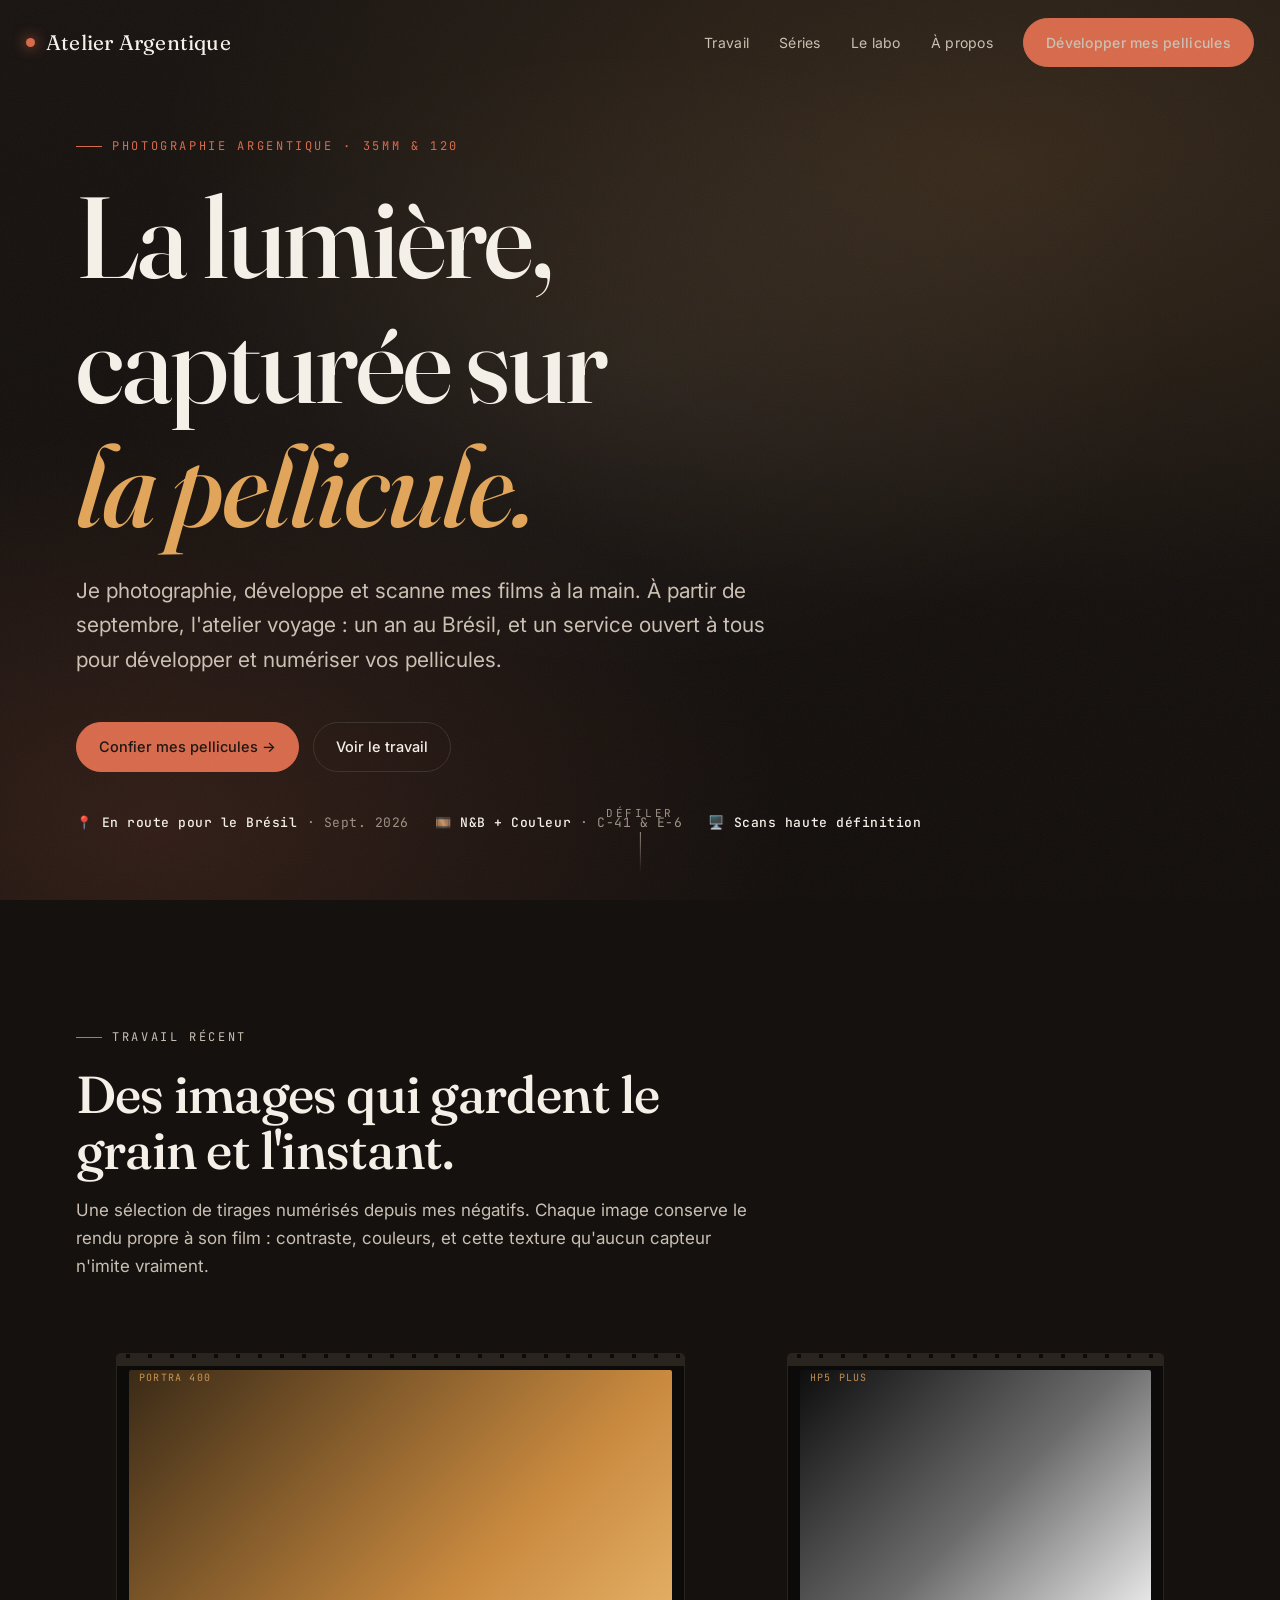
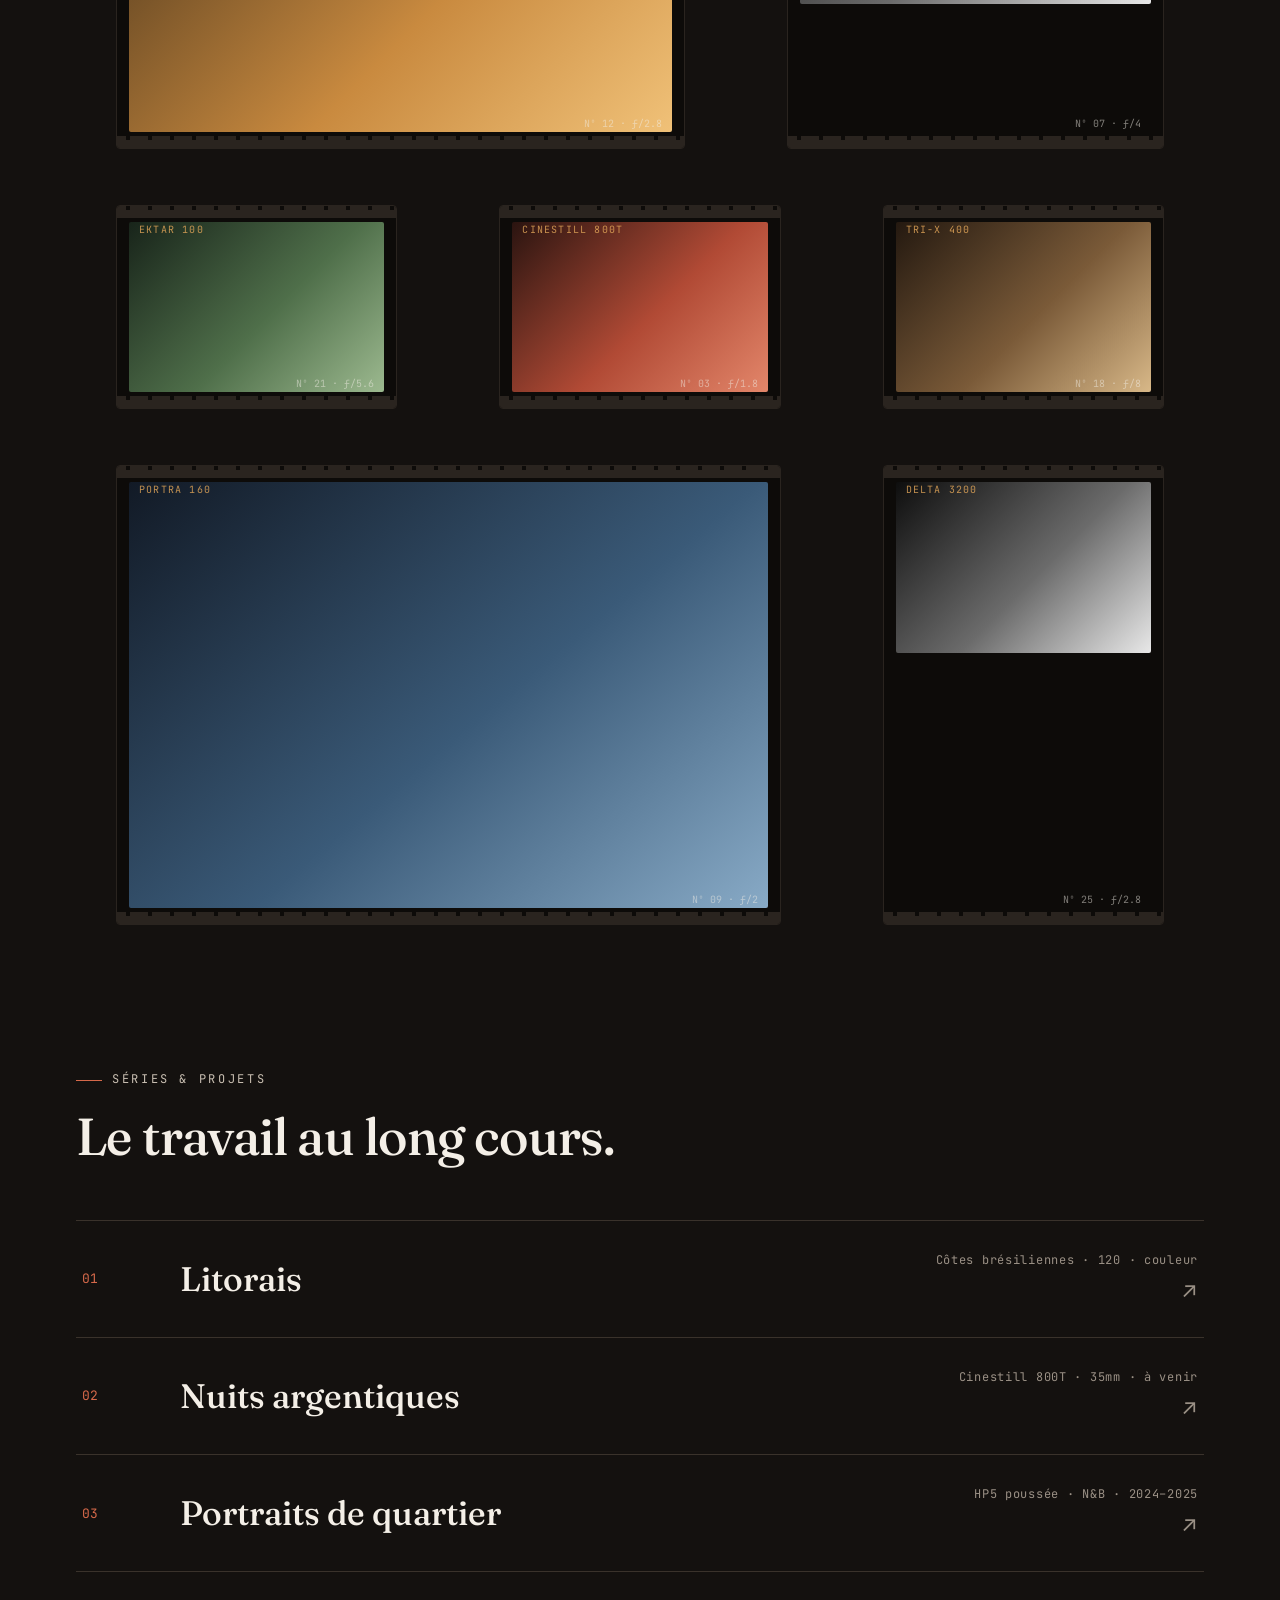
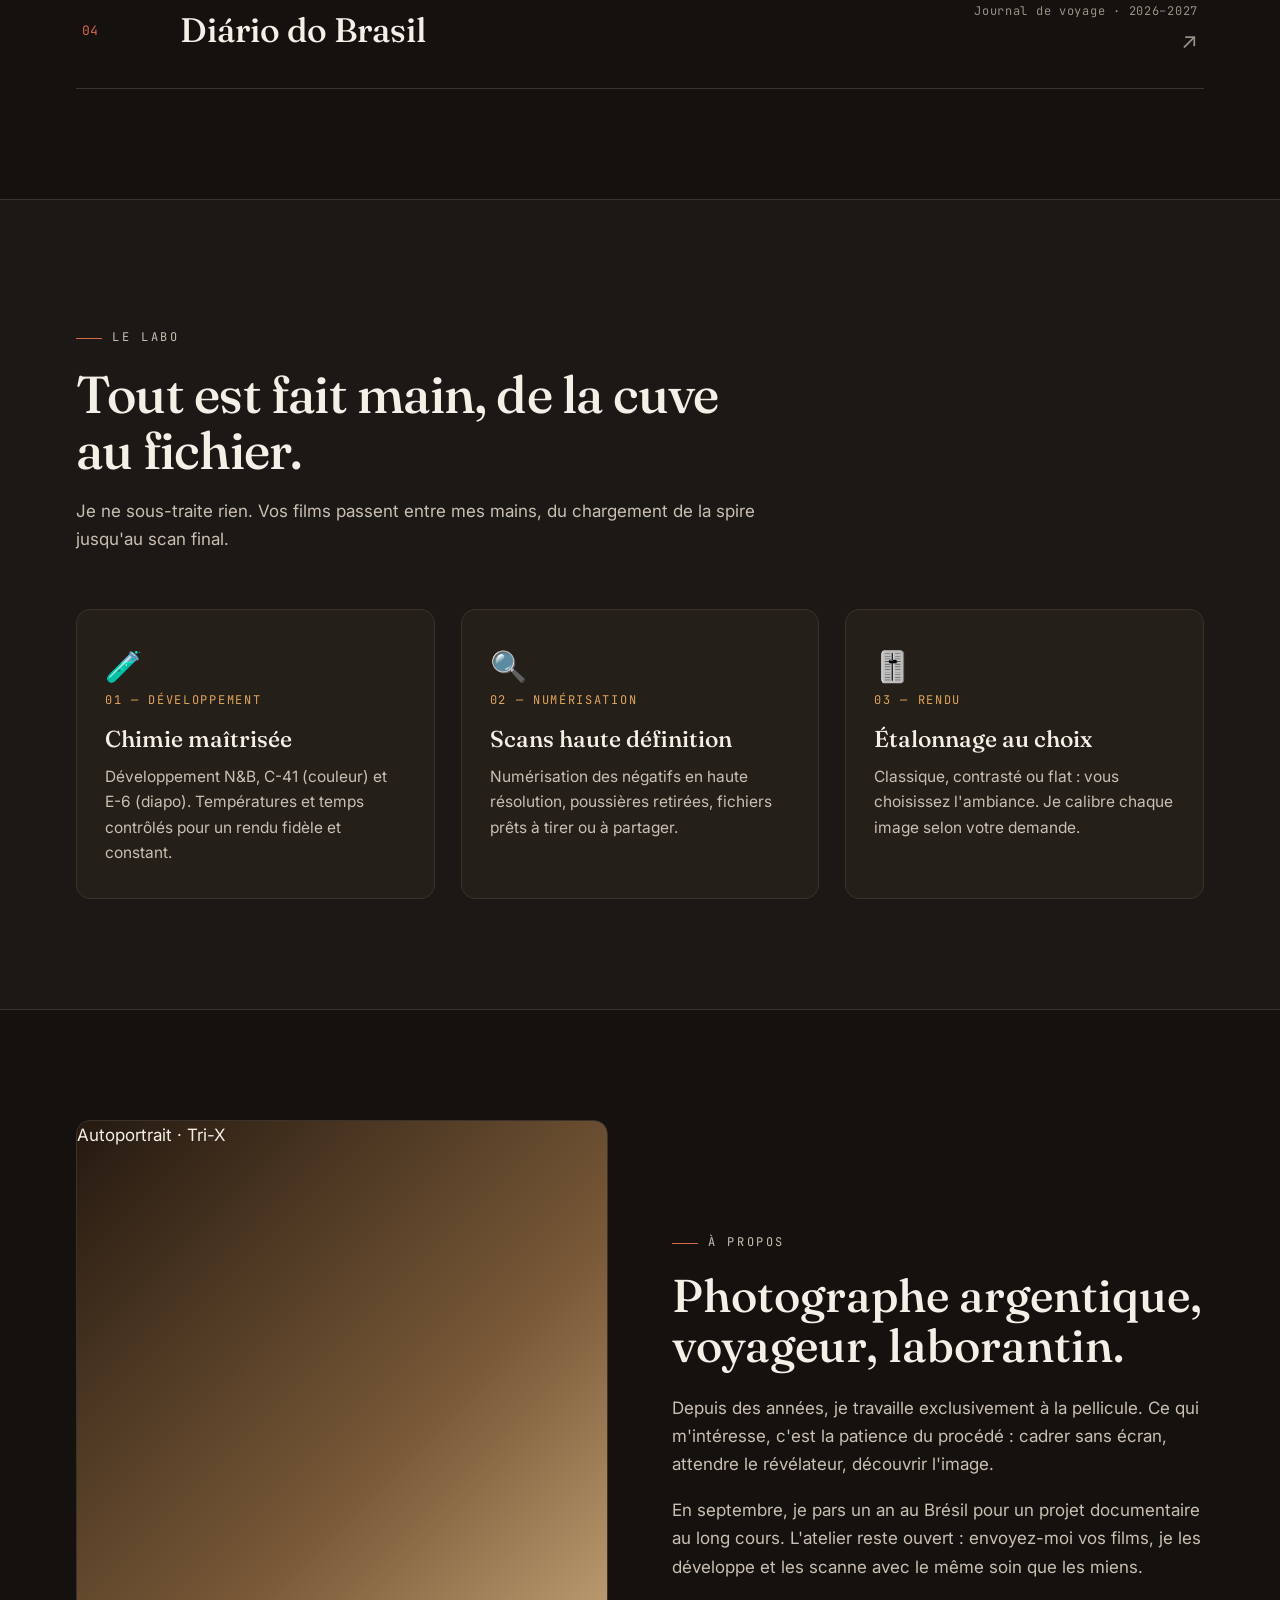
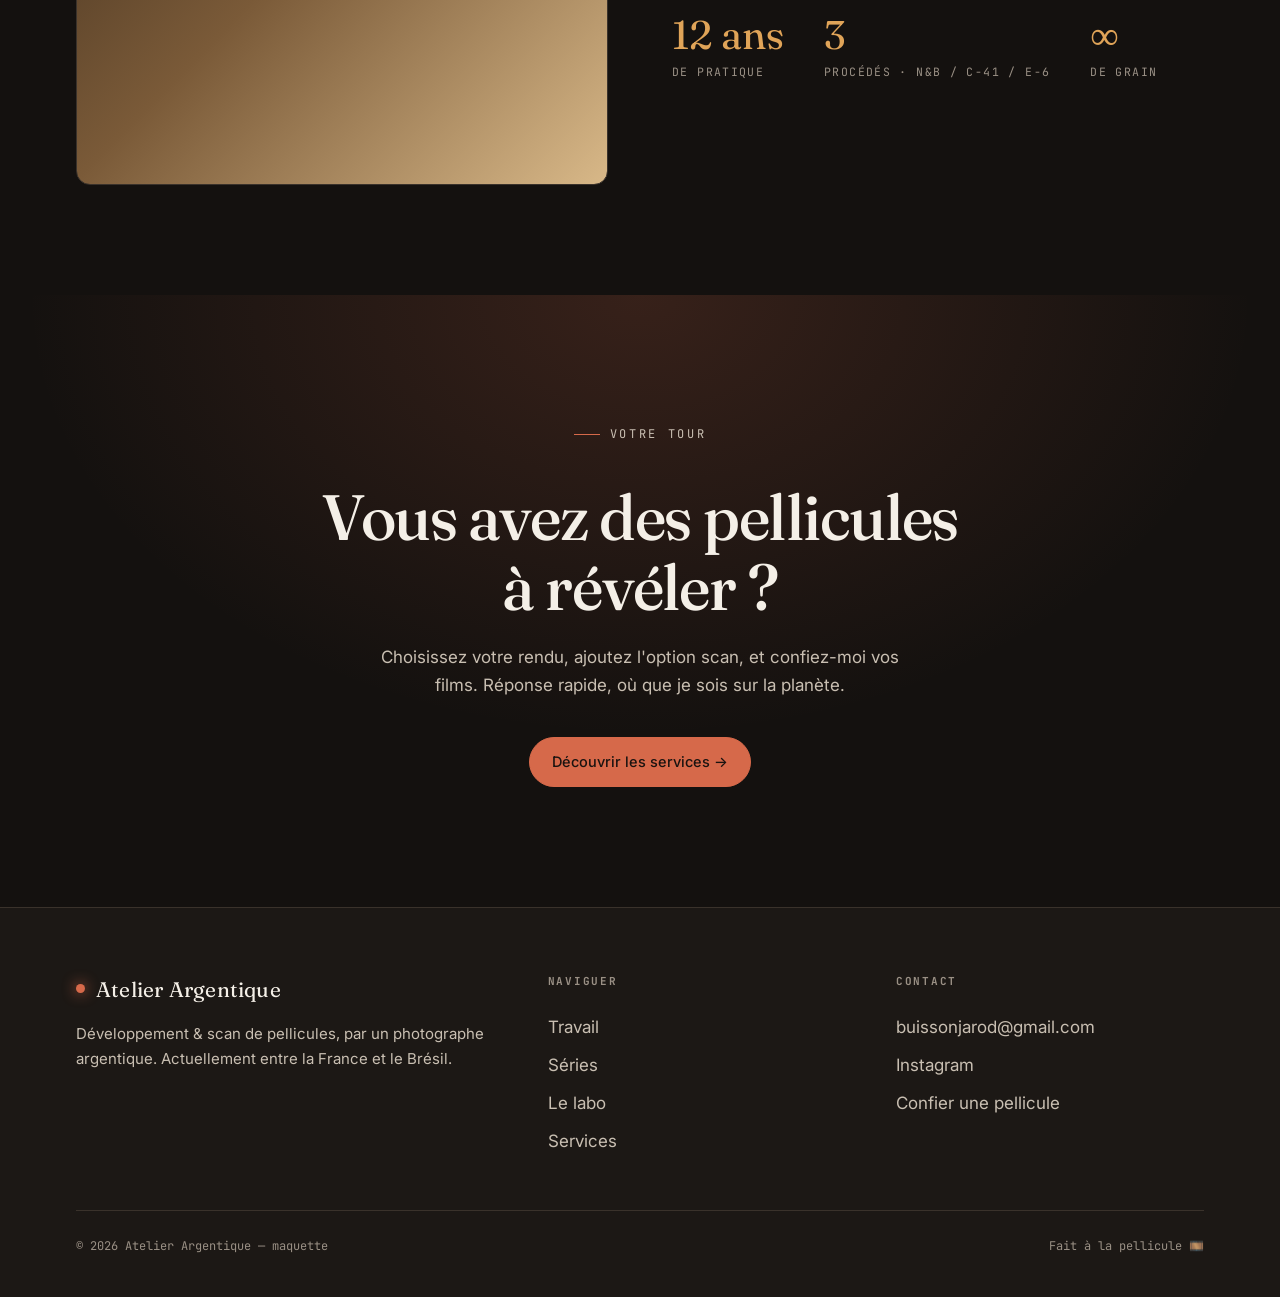
==== index.html @ 6e3ba6da "Add files via upload" ====
<!DOCTYPE html>
<html lang="fr">
<head>
  <meta charset="UTF-8">
  <meta name="viewport" content="width=device-width, initial-scale=1.0">
  <title>Atelier Argentique — Photographie & développement de pellicules</title>
  <meta name="description" content="Photographe argentique. Développement et scan de pellicules N&B et couleur. Portfolio, séries et services pour vos films.">
  <link rel="preconnect" href="https://fonts.googleapis.com">
  <link rel="preconnect" href="https://fonts.gstatic.com" crossorigin>
  <link href="https://fonts.googleapis.com/css2?family=Fraunces:ital,opsz,wght@0,9..144,400;0,9..144,500;1,9..144,500&family=Inter:wght@300;400;500;600&family=JetBrains+Mono:wght@400;500&display=swap" rel="stylesheet">
  <link rel="stylesheet" href="css/style.css">
</head>
<body>

  <!-- ============================ NAV ============================ -->
  <nav class="nav" id="nav">
    <a href="index.html" class="brand"><span class="dot"></span> Atelier Argentique</a>
    <div class="nav-links">
      <a href="#travail">Travail</a>
      <a href="#series">Séries</a>
      <a href="#labo">Le labo</a>
      <a href="#apropos">À propos</a>
      <a class="btn" href="services.html">Développer mes pellicules</a>
    </div>
    <button class="nav-toggle" id="navToggle" aria-label="Menu">
      <svg width="26" height="26" viewBox="0 0 24 24" fill="none" stroke="currentColor" stroke-width="1.6"><path d="M3 6h18M3 12h18M3 18h18"/></svg>
    </button>
  </nav>

  <div class="mobile-menu" id="mobileMenu">
    <button class="close" id="menuClose" aria-label="Fermer">×</button>
    <a href="#travail">Travail</a>
    <a href="#series">Séries</a>
    <a href="#labo">Le labo</a>
    <a href="#apropos">À propos</a>
    <a href="services.html">Services</a>
  </div>

  <!-- ============================ HERO ============================ -->
  <header class="hero">
    <div class="hero-bg"></div>
    <div class="wrap">
      <p class="eyebrow">Photographie argentique · 35mm &amp; 120</p>
      <h1>La lumière,<br>capturée sur<br><em>la pellicule.</em></h1>
      <p class="lead">Je photographie, développe et scanne mes films à la main. À partir de septembre, l'atelier voyage&nbsp;: un an au Brésil, et un service ouvert à tous pour développer et numériser vos pellicules.</p>
      <div class="hero-cta">
        <a class="btn" href="services.html">Confier mes pellicules →</a>
        <a class="btn ghost" href="#travail">Voir le travail</a>
      </div>
      <div class="hero-meta">
        <span>📍 <b>En route pour le Brésil</b> · Sept. 2026</span>
        <span>🎞️ <b>N&amp;B + Couleur</b> · C-41 &amp; E-6</span>
        <span>🖥️ <b>Scans haute définition</b></span>
      </div>
    </div>
    <div class="scroll-hint"><span>Défiler</span><div class="bar"></div></div>
  </header>

  <!-- ============================ TRAVAIL / GALERIE ============================ -->
  <section class="section" id="travail">
    <div class="wrap">
      <div class="section-head">
        <p class="eyebrow">Travail récent</p>
        <h2>Des images qui gardent le grain et l'instant.</h2>
        <p>Une sélection de tirages numérisés depuis mes négatifs. Chaque image conserve le rendu propre à son film&nbsp;: contraste, couleurs, et cette texture qu'aucun capteur n'imite vraiment.</p>
      </div>

      <div class="gallery">
        <figure class="frame span-7">
          <span class="label">Portra 400</span><span class="num">Nº 12 · ƒ/2.8</span>
          <div class="shot f-amber"></div>
        </figure>
        <figure class="frame span-5">
          <span class="label">HP5 Plus</span><span class="num">Nº 07 · ƒ/4</span>
          <div class="shot f-bw"></div>
        </figure>
        <figure class="frame span-4">
          <span class="label">Ektar 100</span><span class="num">Nº 21 · ƒ/5.6</span>
          <div class="shot f-green"></div>
        </figure>
        <figure class="frame span-4">
          <span class="label">Cinestill 800T</span><span class="num">Nº 03 · ƒ/1.8</span>
          <div class="shot f-red"></div>
        </figure>
        <figure class="frame span-4">
          <span class="label">Tri-X 400</span><span class="num">Nº 18 · ƒ/8</span>
          <div class="shot f-sepia"></div>
        </figure>
        <figure class="frame span-8">
          <span class="label">Portra 160</span><span class="num">Nº 09 · ƒ/2</span>
          <div class="shot f-blue"></div>
        </figure>
        <figure class="frame span-4">
          <span class="label">Delta 3200</span><span class="num">Nº 25 · ƒ/2.8</span>
          <div class="shot f-bw"></div>
        </figure>
      </div>
    </div>
  </section>

  <!-- ============================ SÉRIES / PROJETS ============================ -->
  <section class="section" id="series" style="padding-top:0">
    <div class="wrap">
      <div class="section-head">
        <p class="eyebrow">Séries &amp; projets</p>
        <h2>Le travail au long cours.</h2>
      </div>
      <div class="series">
        <article class="serie">
          <span class="idx">01</span>
          <div><h3>Litorais</h3></div>
          <div style="text-align:right">
            <div class="meta">Côtes brésiliennes · 120 · couleur</div>
            <span class="arrow">↗</span>
          </div>
        </article>
        <article class="serie">
          <span class="idx">02</span>
          <div><h3>Nuits argentiques</h3></div>
          <div style="text-align:right">
            <div class="meta">Cinestill 800T · 35mm · à venir</div>
            <span class="arrow">↗</span>
          </div>
        </article>
        <article class="serie">
          <span class="idx">03</span>
          <div><h3>Portraits de quartier</h3></div>
          <div style="text-align:right">
            <div class="meta">HP5 poussée · N&amp;B · 2024–2025</div>
            <span class="arrow">↗</span>
          </div>
        </article>
        <article class="serie">
          <span class="idx">04</span>
          <div><h3>Diário do Brasil</h3></div>
          <div style="text-align:right">
            <div class="meta">Journal de voyage · 2026–2027</div>
            <span class="arrow">↗</span>
          </div>
        </article>
      </div>
    </div>
  </section>

  <!-- ============================ LE LABO ============================ -->
  <section class="section lab" id="labo">
    <div class="wrap">
      <div class="section-head">
        <p class="eyebrow">Le labo</p>
        <h2>Tout est fait main, de la cuve au fichier.</h2>
        <p>Je ne sous-traite rien. Vos films passent entre mes mains, du chargement de la spire jusqu'au scan final.</p>
      </div>
      <div class="steps">
        <div class="step">
          <div class="ico">🧪</div>
          <p class="k">01 — DÉVELOPPEMENT</p>
          <h3>Chimie maîtrisée</h3>
          <p>Développement N&amp;B, C-41 (couleur) et E-6 (diapo). Températures et temps contrôlés pour un rendu fidèle et constant.</p>
        </div>
        <div class="step">
          <div class="ico">🔍</div>
          <p class="k">02 — NUMÉRISATION</p>
          <h3>Scans haute définition</h3>
          <p>Numérisation des négatifs en haute résolution, poussières retirées, fichiers prêts à tirer ou à partager.</p>
        </div>
        <div class="step">
          <div class="ico">🎚️</div>
          <p class="k">03 — RENDU</p>
          <h3>Étalonnage au choix</h3>
          <p>Classique, contrasté ou flat&nbsp;: vous choisissez l'ambiance. Je calibre chaque image selon votre demande.</p>
        </div>
      </div>
    </div>
  </section>

  <!-- ============================ À PROPOS ============================ -->
  <section class="section" id="apropos">
    <div class="wrap about">
      <div class="about-portrait f-sepia">
        <span class="label" style="top:18px;left:18px">Autoportrait · Tri-X</span>
      </div>
      <div class="about-text">
        <p class="eyebrow">À propos</p>
        <h2>Photographe argentique, voyageur, laborantin.</h2>
        <p>Depuis des années, je travaille exclusivement à la pellicule. Ce qui m'intéresse, c'est la patience du procédé&nbsp;: cadrer sans écran, attendre le révélateur, découvrir l'image.</p>
        <p>En septembre, je pars un an au Brésil pour un projet documentaire au long cours. L'atelier reste ouvert&nbsp;: envoyez-moi vos films, je les développe et les scanne avec le même soin que les miens.</p>
        <div class="stats">
          <div class="stat"><div class="n">12 ans</div><div class="l">de pratique</div></div>
          <div class="stat"><div class="n">3</div><div class="l">procédés · N&amp;B / C-41 / E-6</div></div>
          <div class="stat"><div class="n">∞</div><div class="l">de grain</div></div>
        </div>
      </div>
    </div>
  </section>

  <!-- ============================ CTA ============================ -->
  <section class="cta-band" id="contact">
    <div class="wrap">
      <p class="eyebrow" style="justify-content:center">Votre tour</p>
      <h2>Vous avez des pellicules<br>à révéler&nbsp;?</h2>
      <p>Choisissez votre rendu, ajoutez l'option scan, et confiez-moi vos films. Réponse rapide, où que je sois sur la planète.</p>
      <a class="btn" href="services.html">Découvrir les services →</a>
    </div>
  </section>

  <!-- ============================ FOOTER ============================ -->
  <footer class="footer">
    <div class="wrap">
      <div class="footer-grid">
        <div>
          <div class="brand"><span class="dot"></span> Atelier Argentique</div>
          <p class="lead" style="font-size:15px">Développement &amp; scan de pellicules, par un photographe argentique. Actuellement entre la France et le Brésil.</p>
        </div>
        <div>
          <h4>Naviguer</h4>
          <a href="#travail">Travail</a>
          <a href="#series">Séries</a>
          <a href="#labo">Le labo</a>
          <a href="services.html">Services</a>
        </div>
        <div>
          <h4>Contact</h4>
          <a href="mailto:buissonjarod@gmail.com">buissonjarod@gmail.com</a>
          <a href="#">Instagram</a>
          <a href="services.html">Confier une pellicule</a>
        </div>
      </div>
      <div class="footer-bottom">
        <span>© 2026 Atelier Argentique — maquette</span>
        <span>Fait à la pellicule 🎞️</span>
      </div>
    </div>
  </footer>

  <script src="js/main.js"></script>
</body>
</html>
---- css/style.css ----
/* =========================================================================
   Argentique — maquette portfolio & services
   Esthétique « chambre noire » : fond chaud sombre, typo éditoriale,
   grain de pellicule, cadres de film. Tout est autonome (pas de framework).
   ========================================================================= */

:root {
  /* Palette chambre noire chaude */
  --bg:        #14110f;   /* fond near-black chaud */
  --bg-2:      #1c1815;   /* surface légèrement relevée */
  --bg-3:      #251f1a;   /* cartes / champs */
  --line:      #3a322b;   /* filets / bordures */
  --ink:       #f4efe7;   /* texte principal (crème) */
  --ink-soft:  #c9bfb2;   /* texte secondaire */
  --muted:     #9a9085;   /* texte tertiaire */
  --safelight: #d6694a;   /* rouge "safelight" — accent */
  --amber:     #e0a458;   /* ambre chaud — accent secondaire */
  --green:     #6e8f6a;   /* clin d'œil discret au Brésil */

  --maxw: 1180px;
  --serif: "Fraunces", Georgia, "Times New Roman", serif;
  --sans:  "Inter", system-ui, -apple-system, sans-serif;
  --mono:  "JetBrains Mono", "SFMono-Regular", Menlo, monospace;

  --r:  14px;   /* rayon cartes */
  --r-s: 8px;
}

* { box-sizing: border-box; }

html { scroll-behavior: smooth; }

body {
  margin: 0;
  background: var(--bg);
  color: var(--ink);
  font-family: var(--sans);
  font-size: 17px;
  line-height: 1.65;
  -webkit-font-smoothing: antialiased;
  overflow-x: hidden;
}

/* Grain de pellicule sur toute la page ---------------------------------- */
body::after {
  content: "";
  position: fixed;
  inset: 0;
  pointer-events: none;
  z-index: 9000;
  opacity: .045;
  mix-blend-mode: screen;
  background-image: url("data:image/svg+xml,%3Csvg xmlns='http://www.w3.org/2000/svg' width='160' height='160'%3E%3Cfilter id='n'%3E%3CfeTurbulence type='fractalNoise' baseFrequency='0.85' numOctaves='2' stitchTiles='stitch'/%3E%3C/filter%3E%3Crect width='100%25' height='100%25' filter='url(%23n)'/%3E%3C/svg%3E");
}

img { max-width: 100%; display: block; }
a { color: inherit; text-decoration: none; }

h1, h2, h3 { font-family: var(--serif); font-weight: 500; line-height: 1.08; margin: 0; }

.wrap { width: 100%; max-width: var(--maxw); margin: 0 auto; padding: 0 26px; }

.eyebrow {
  font-family: var(--mono);
  font-size: 12px;
  letter-spacing: .22em;
  text-transform: uppercase;
  color: var(--safelight);
  margin: 0 0 18px;
  display: inline-flex;
  align-items: center;
  gap: 10px;
}
.eyebrow::before {
  content: "";
  width: 26px; height: 1px;
  background: var(--safelight);
  display: inline-block;
}

.lead { color: var(--ink-soft); font-size: 19px; max-width: 56ch; }

/* =========================================================================
   Navigation
   ========================================================================= */
.nav {
  position: fixed; top: 0; left: 0; right: 0;
  z-index: 1000;
  display: flex; align-items: center; justify-content: space-between;
  padding: 18px 26px;
  transition: background .35s ease, padding .35s ease, border-color .35s;
  border-bottom: 1px solid transparent;
}
.nav.scrolled {
  background: rgba(20,17,15,.82);
  backdrop-filter: blur(14px);
  border-bottom-color: var(--line);
  padding: 12px 26px;
}
.brand {
  font-family: var(--serif);
  font-size: 21px;
  letter-spacing: .01em;
  display: flex; align-items: center; gap: 11px;
}
.brand .dot {
  width: 9px; height: 9px; border-radius: 50%;
  background: var(--safelight);
  box-shadow: 0 0 14px var(--safelight);
}
.nav-links { display: flex; align-items: center; gap: 30px; }
.nav-links a {
  font-size: 14px; color: var(--ink-soft);
  letter-spacing: .02em; transition: color .2s;
}
.nav-links a:hover { color: var(--ink); }

.btn {
  display: inline-flex; align-items: center; gap: 9px;
  font-family: var(--sans);
  font-size: 14.5px; font-weight: 500;
  padding: 12px 22px;
  border-radius: 100px;
  border: 1px solid var(--safelight);
  background: var(--safelight);
  color: #1a1310;
  cursor: pointer;
  transition: transform .2s ease, background .2s, box-shadow .2s;
}
.btn:hover { transform: translateY(-2px); box-shadow: 0 10px 30px rgba(214,105,74,.28); }
.btn.ghost {
  background: transparent; color: var(--ink);
  border-color: var(--line);
}
.btn.ghost:hover { border-color: var(--ink); box-shadow: none; }

.nav-toggle { display: none; background: none; border: 0; color: var(--ink); cursor: pointer; }

/* =========================================================================
   Hero
   ========================================================================= */
.hero {
  position: relative;
  min-height: 100vh;
  display: flex; align-items: center;
  padding: 120px 0 60px;
  overflow: hidden;
}
.hero-bg {
  position: absolute; inset: 0; z-index: 0;
  background:
    radial-gradient(120% 90% at 78% 18%, rgba(224,164,88,.16), transparent 55%),
    radial-gradient(90% 80% at 12% 92%, rgba(214,105,74,.16), transparent 55%),
    linear-gradient(180deg, #17120f, #110d0b);
}
.hero-bg::before {
  /* halo de tirage type agrandisseur */
  content: ""; position: absolute; inset: 0;
  background: radial-gradient(60% 50% at 50% 40%, rgba(255,240,220,.05), transparent 70%);
}
.hero .wrap { position: relative; z-index: 1; }
.hero h1 {
  font-size: clamp(46px, 9vw, 116px);
  letter-spacing: -.02em;
  margin: 0 0 26px;
}
.hero h1 em { font-style: italic; color: var(--amber); }
.hero .lead { font-size: clamp(17px, 2.2vw, 21px); }
.hero-meta {
  display: flex; flex-wrap: wrap; gap: 26px;
  margin-top: 40px;
  font-family: var(--mono); font-size: 13px;
  color: var(--muted); letter-spacing: .04em;
}
.hero-meta span { display: inline-flex; align-items: center; gap: 9px; }
.hero-meta b { color: var(--ink); font-weight: 500; }
.hero-cta { display: flex; flex-wrap: wrap; gap: 14px; margin-top: 44px; }

.scroll-hint {
  position: absolute; bottom: 28px; left: 50%; transform: translateX(-50%);
  font-family: var(--mono); font-size: 11px; letter-spacing: .25em;
  text-transform: uppercase; color: var(--muted);
  display: flex; flex-direction: column; align-items: center; gap: 10px;
  z-index: 1;
}
.scroll-hint .bar { width: 1px; height: 40px; background: linear-gradient(var(--muted), transparent); animation: drop 2s infinite; }
@keyframes drop { 0%{transform:scaleY(0);transform-origin:top} 50%{transform:scaleY(1);transform-origin:top} 51%{transform-origin:bottom} 100%{transform:scaleY(0);transform-origin:bottom} }

/* =========================================================================
   Sections génériques
   ========================================================================= */
section { position: relative; }
.section { padding: 110px 0; }
.section-head { max-width: 62ch; margin-bottom: 56px; }
.section-head h2 { font-size: clamp(30px, 4.4vw, 52px); letter-spacing: -.015em; }
.section-head p { color: var(--ink-soft); margin-top: 18px; }

.divider { height: 1px; background: var(--line); border: 0; margin: 0; }

/* À propos */
.about { display: grid; grid-template-columns: 1fr 1fr; gap: 64px; align-items: center; }
.about-portrait {
  aspect-ratio: 4/5; border-radius: var(--r);
  position: relative; overflow: hidden;
  border: 1px solid var(--line);
}
.about-text h2 { font-size: clamp(28px, 4vw, 46px); margin-bottom: 24px; }
.about-text p { color: var(--ink-soft); margin: 0 0 18px; }
.stats { display: flex; gap: 40px; margin-top: 34px; }
.stat .n { font-family: var(--serif); font-size: 40px; color: var(--amber); line-height: 1; }
.stat .l { font-family: var(--mono); font-size: 11.5px; letter-spacing: .12em; text-transform: uppercase; color: var(--muted); margin-top: 8px; }

/* =========================================================================
   "Photos" — cadres de pellicule (placeholders stylés)
   ========================================================================= */
.frame {
  position: relative;
  background: #0d0b09;
  border-radius: 4px;
  padding: 12px 0;
  border: 1px solid #2a241f;
  overflow: hidden;
}
/* perforations de la pellicule */
.frame::before, .frame::after {
  content: "";
  position: absolute; left: 0; right: 0; height: 12px;
  background-image: repeating-linear-gradient(90deg, transparent 0 9px, #0d0b09 9px 13px),
                    linear-gradient(#2a241f, #2a241f);
  background-size: 22px 4px, 100% 100%;
  background-repeat: repeat-x, no-repeat;
}
.frame::before { top: 0; }
.frame::after  { bottom: 0; }
.frame .shot {
  margin: 4px 12px;
  aspect-ratio: 3/2;
  border-radius: 2px;
  position: relative;
  overflow: hidden;
}
.frame .label {
  position: absolute; top: 16px; left: 22px;
  font-family: var(--mono); font-size: 10px; letter-spacing: .12em;
  color: rgba(224,164,88,.85); z-index: 2; text-transform: uppercase;
}
.frame .num {
  position: absolute; bottom: 16px; right: 22px;
  font-family: var(--mono); font-size: 10px; color: rgba(244,239,231,.5); z-index: 2;
}

/* duotones évoquant la pellicule */
.f-amber  { background: linear-gradient(135deg, #3a2a17, #c98a3f 60%, #f0c178); }
.f-red    { background: linear-gradient(135deg, #2a1410, #b14a35 55%, #e3866a); }
.f-green  { background: linear-gradient(135deg, #18241a, #4f6f4a 55%, #9cb98f); }
.f-blue   { background: linear-gradient(140deg, #121a26, #3a5a78 55%, #88aac6); }
.f-bw     { background: linear-gradient(135deg, #0e0e0e, #6b6b6b 55%, #e8e8e8); }
.f-sepia  { background: linear-gradient(135deg, #241910, #7a5a38 55%, #d8b888); }

.gallery {
  display: grid;
  grid-template-columns: repeat(12, 1fr);
  gap: 22px;
}
.gallery .frame { transition: transform .4s ease, box-shadow .4s ease; }
.gallery .frame:hover { transform: translateY(-6px); box-shadow: 0 24px 50px rgba(0,0,0,.45); }
.span-7 { grid-column: span 7; } .span-5 { grid-column: span 5; }
.span-6 { grid-column: span 6; } .span-4 { grid-column: span 4; }
.span-8 { grid-column: span 8; } .span-12 { grid-column: span 12; }

/* Projets / séries — liste éditoriale */
.series { border-top: 1px solid var(--line); }
.serie {
  display: grid; grid-template-columns: 70px 1fr auto;
  gap: 28px; align-items: center;
  padding: 30px 6px;
  border-bottom: 1px solid var(--line);
  transition: padding-left .3s ease, background .3s;
  cursor: pointer;
}
.serie:hover { padding-left: 22px; background: linear-gradient(90deg, rgba(214,105,74,.06), transparent); }
.serie .idx { font-family: var(--mono); font-size: 13px; color: var(--safelight); }
.serie h3 { font-size: clamp(22px, 3vw, 34px); }
.serie .meta { font-family: var(--mono); font-size: 12px; color: var(--muted); letter-spacing: .06em; }
.serie .arrow { font-size: 22px; color: var(--muted); transition: transform .3s, color .3s; }
.serie:hover .arrow { transform: translate(6px,-6px); color: var(--amber); }

/* Labo / process */
.lab { background: var(--bg-2); border-top: 1px solid var(--line); border-bottom: 1px solid var(--line); }
.steps { display: grid; grid-template-columns: repeat(3, 1fr); gap: 26px; margin-top: 50px; }
.step {
  background: var(--bg-3); border: 1px solid var(--line);
  border-radius: var(--r); padding: 32px 28px;
  transition: transform .3s, border-color .3s;
}
.step:hover { transform: translateY(-5px); border-color: var(--safelight); }
.step .k { font-family: var(--mono); font-size: 12px; color: var(--amber); letter-spacing: .14em; }
.step h3 { font-size: 23px; margin: 16px 0 12px; }
.step p { color: var(--ink-soft); font-size: 15.5px; margin: 0; }
.step .ico { font-size: 30px; }

/* =========================================================================
   CTA bande
   ========================================================================= */
.cta-band {
  text-align: center;
  padding: 120px 0;
  background:
    radial-gradient(80% 120% at 50% 0%, rgba(214,105,74,.18), transparent 60%),
    var(--bg);
}
.cta-band h2 { font-size: clamp(32px, 5.5vw, 64px); letter-spacing: -.02em; margin-bottom: 22px; }
.cta-band p { color: var(--ink-soft); max-width: 50ch; margin: 0 auto 38px; }

/* =========================================================================
   Footer
   ========================================================================= */
.footer { border-top: 1px solid var(--line); padding: 64px 0 40px; background: var(--bg-2); }
.footer-grid { display: grid; grid-template-columns: 1.4fr 1fr 1fr; gap: 40px; }
.footer h4 { font-family: var(--mono); font-size: 11px; letter-spacing: .16em; text-transform: uppercase; color: var(--muted); margin: 0 0 18px; }
.footer a { display: block; color: var(--ink-soft); padding: 5px 0; transition: color .2s; }
.footer a:hover { color: var(--amber); }
.footer .brand { margin-bottom: 16px; }
.footer-bottom { display: flex; justify-content: space-between; flex-wrap: wrap; gap: 12px; margin-top: 50px; padding-top: 26px; border-top: 1px solid var(--line); font-family: var(--mono); font-size: 12px; color: var(--muted); }

/* =========================================================================
   Page Service — configurateur
   ========================================================================= */
.subhero { padding: 150px 0 70px; background: radial-gradient(90% 80% at 80% 0%, rgba(224,164,88,.12), transparent 55%); }
.subhero h1 { font-size: clamp(40px, 7vw, 84px); letter-spacing: -.02em; margin-bottom: 22px; }

.config { display: grid; grid-template-columns: 1.7fr 1fr; gap: 50px; align-items: start; }

.opt-group { margin-bottom: 44px; }
.opt-group > .glabel {
  display: flex; align-items: baseline; gap: 14px;
  font-family: var(--mono); font-size: 12.5px; letter-spacing: .12em;
  text-transform: uppercase; color: var(--muted); margin-bottom: 18px;
}
.opt-group > .glabel .step-no {
  font-family: var(--serif); font-size: 30px; color: var(--safelight);
  letter-spacing: 0; line-height: 1;
}
.opts { display: grid; grid-template-columns: repeat(2, 1fr); gap: 16px; }
.opts.three { grid-template-columns: repeat(3, 1fr); }

.opt {
  position: relative;
  display: block; cursor: pointer;
  border: 1px solid var(--line);
  border-radius: var(--r);
  padding: 22px 22px 20px;
  background: var(--bg-3);
  transition: border-color .2s, transform .2s, background .2s;
}
.opt:hover { transform: translateY(-3px); border-color: #5a4f44; }
.opt input { position: absolute; opacity: 0; pointer-events: none; }
.opt .swatch { width: 100%; height: 64px; border-radius: var(--r-s); margin-bottom: 16px; border: 1px solid rgba(255,255,255,.06); }
.opt .t { font-family: var(--serif); font-size: 20px; }
.opt .d { font-size: 13.5px; color: var(--muted); margin-top: 5px; line-height: 1.4; }
.opt .tick {
  position: absolute; top: 16px; right: 16px;
  width: 22px; height: 22px; border-radius: 50%;
  border: 1px solid var(--line);
  display: grid; place-items: center;
  font-size: 12px; color: transparent;
  transition: all .2s;
}
.opt input:checked ~ .tick { background: var(--safelight); border-color: var(--safelight); color: #1a1310; }
.opt input:checked ~ .pick-border { opacity: 1; }
.opt .pick-border {
  content: ""; position: absolute; inset: -1px; border-radius: var(--r);
  border: 1.5px solid var(--safelight); opacity: 0; transition: opacity .2s;
  box-shadow: 0 0 0 3px rgba(214,105,74,.12); pointer-events: none;
}

/* swatches rendu */
.sw-bw      { background: linear-gradient(135deg,#101010,#9a9a9a,#f2f2f2); }
.sw-color   { background: linear-gradient(135deg,#b14a35,#c98a3f,#4f6f4a,#3a5a78); }
.sw-classic { background: linear-gradient(135deg,#3a2c1c,#9b7a4f,#d8c39c); }
.sw-contrast{ background: linear-gradient(135deg,#070707,#7a6a52,#fbf3e4); }
.sw-flat    { background: linear-gradient(135deg,#4a443c,#8b8478,#bdb6aa); }

/* champ nombre / select */
.field { margin-bottom: 24px; }
.field label { display: block; font-family: var(--mono); font-size: 12px; letter-spacing: .1em; text-transform: uppercase; color: var(--muted); margin-bottom: 9px; }
.field input, .field select, .field textarea {
  width: 100%; background: var(--bg-3); border: 1px solid var(--line);
  border-radius: var(--r-s); color: var(--ink);
  font-family: var(--sans); font-size: 15.5px; padding: 14px 16px;
  transition: border-color .2s;
}
.field input:focus, .field select:focus, .field textarea:focus { outline: none; border-color: var(--safelight); }
.field textarea { resize: vertical; min-height: 110px; }
.row2 { display: grid; grid-template-columns: 1fr 1fr; gap: 18px; }

/* stepper quantité */
.stepper { display: inline-flex; align-items: center; border: 1px solid var(--line); border-radius: var(--r-s); overflow: hidden; background: var(--bg-3); }
.stepper button { width: 48px; height: 50px; background: none; border: 0; color: var(--ink); font-size: 22px; cursor: pointer; transition: background .2s; }
.stepper button:hover { background: var(--bg); color: var(--amber); }
.stepper input { width: 64px; text-align: center; border: 0; background: none; color: var(--ink); font-family: var(--mono); font-size: 17px; }
.stepper input::-webkit-outer-spin-button,.stepper input::-webkit-inner-spin-button{-webkit-appearance:none;margin:0;}

/* récap collant */
.recap {
  position: sticky; top: 100px;
  background: var(--bg-2); border: 1px solid var(--line);
  border-radius: var(--r); padding: 30px 28px;
}
.recap h3 { font-size: 24px; margin-bottom: 6px; }
.recap .sub { font-family: var(--mono); font-size: 11.5px; letter-spacing: .1em; text-transform: uppercase; color: var(--muted); margin-bottom: 22px; }
.recap-row { display: flex; justify-content: space-between; gap: 14px; padding: 13px 0; border-bottom: 1px dashed var(--line); font-size: 14.5px; }
.recap-row .rk { color: var(--muted); }
.recap-row .rv { color: var(--ink); text-align: right; font-weight: 500; }
.recap-total { display: flex; justify-content: space-between; align-items: baseline; margin: 24px 0; }
.recap-total .tk { font-family: var(--mono); font-size: 12px; letter-spacing: .12em; text-transform: uppercase; color: var(--muted); }
.recap-total .tv { font-family: var(--serif); font-size: 42px; color: var(--amber); }
.recap .note { font-size: 12px; color: var(--muted); margin-top: 14px; line-height: 1.5; }
.recap .btn { width: 100%; justify-content: center; margin-top: 8px; }

/* bloc info process */
.howto { display: grid; grid-template-columns: repeat(4,1fr); gap: 22px; margin-top: 10px; }
.howto .step .k { color: var(--safelight); }

/* message d'envoi (mock) */
.sent {
  margin-top: 22px; padding: 16px 18px; border-radius: var(--r-s);
  background: rgba(110,143,106,.12); border: 1px solid var(--green);
  color: #c4d6bf; font-size: 14px; display: none;
}
.sent.show { display: block; }

/* =========================================================================
   Responsive
   ========================================================================= */
@media (max-width: 900px) {
  .nav-links { display: none; }
  .nav-toggle { display: inline-flex; }
  .about, .config { grid-template-columns: 1fr; gap: 40px; }
  .steps, .howto { grid-template-columns: 1fr; }
  .footer-grid { grid-template-columns: 1fr; gap: 30px; }
  .gallery > * { grid-column: span 12 !important; }
  .opts.three { grid-template-columns: 1fr; }
  .recap { position: static; }
  .serie { grid-template-columns: 40px 1fr auto; gap: 16px; }
}
@media (max-width: 560px) {
  body { font-size: 16px; }
  .section { padding: 80px 0; }
  .opts { grid-template-columns: 1fr; }
  .row2 { grid-template-columns: 1fr; }
  .stats { flex-wrap: wrap; gap: 24px; }
}

/* menu mobile déroulant */
.mobile-menu {
  position: fixed; inset: 0; z-index: 1500;
  background: rgba(17,13,11,.97); backdrop-filter: blur(10px);
  display: none; flex-direction: column; justify-content: center; align-items: center; gap: 28px;
}
.mobile-menu.open { display: flex; }
.mobile-menu a { font-family: var(--serif); font-size: 30px; color: var(--ink); }
.mobile-menu .close { position: absolute; top: 22px; right: 26px; background: none; border: 0; color: var(--ink); font-size: 30px; cursor: pointer; }
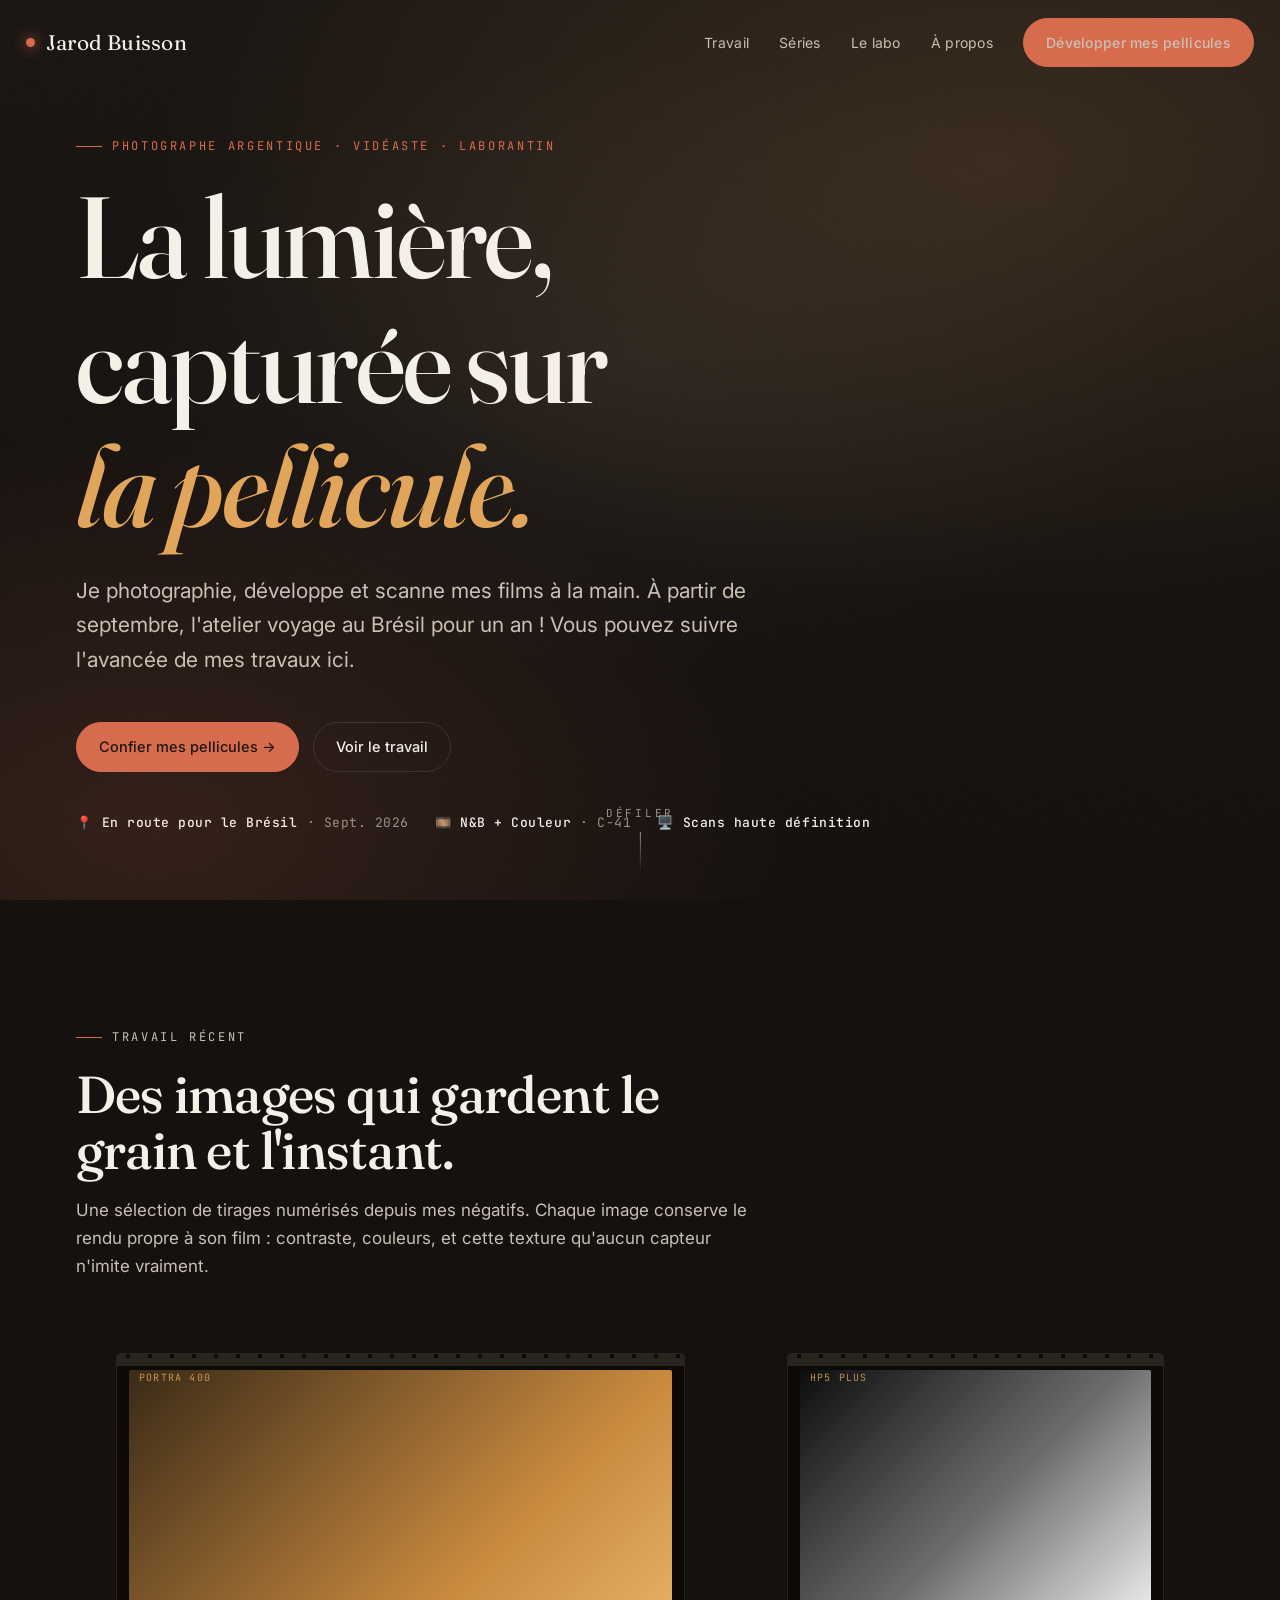
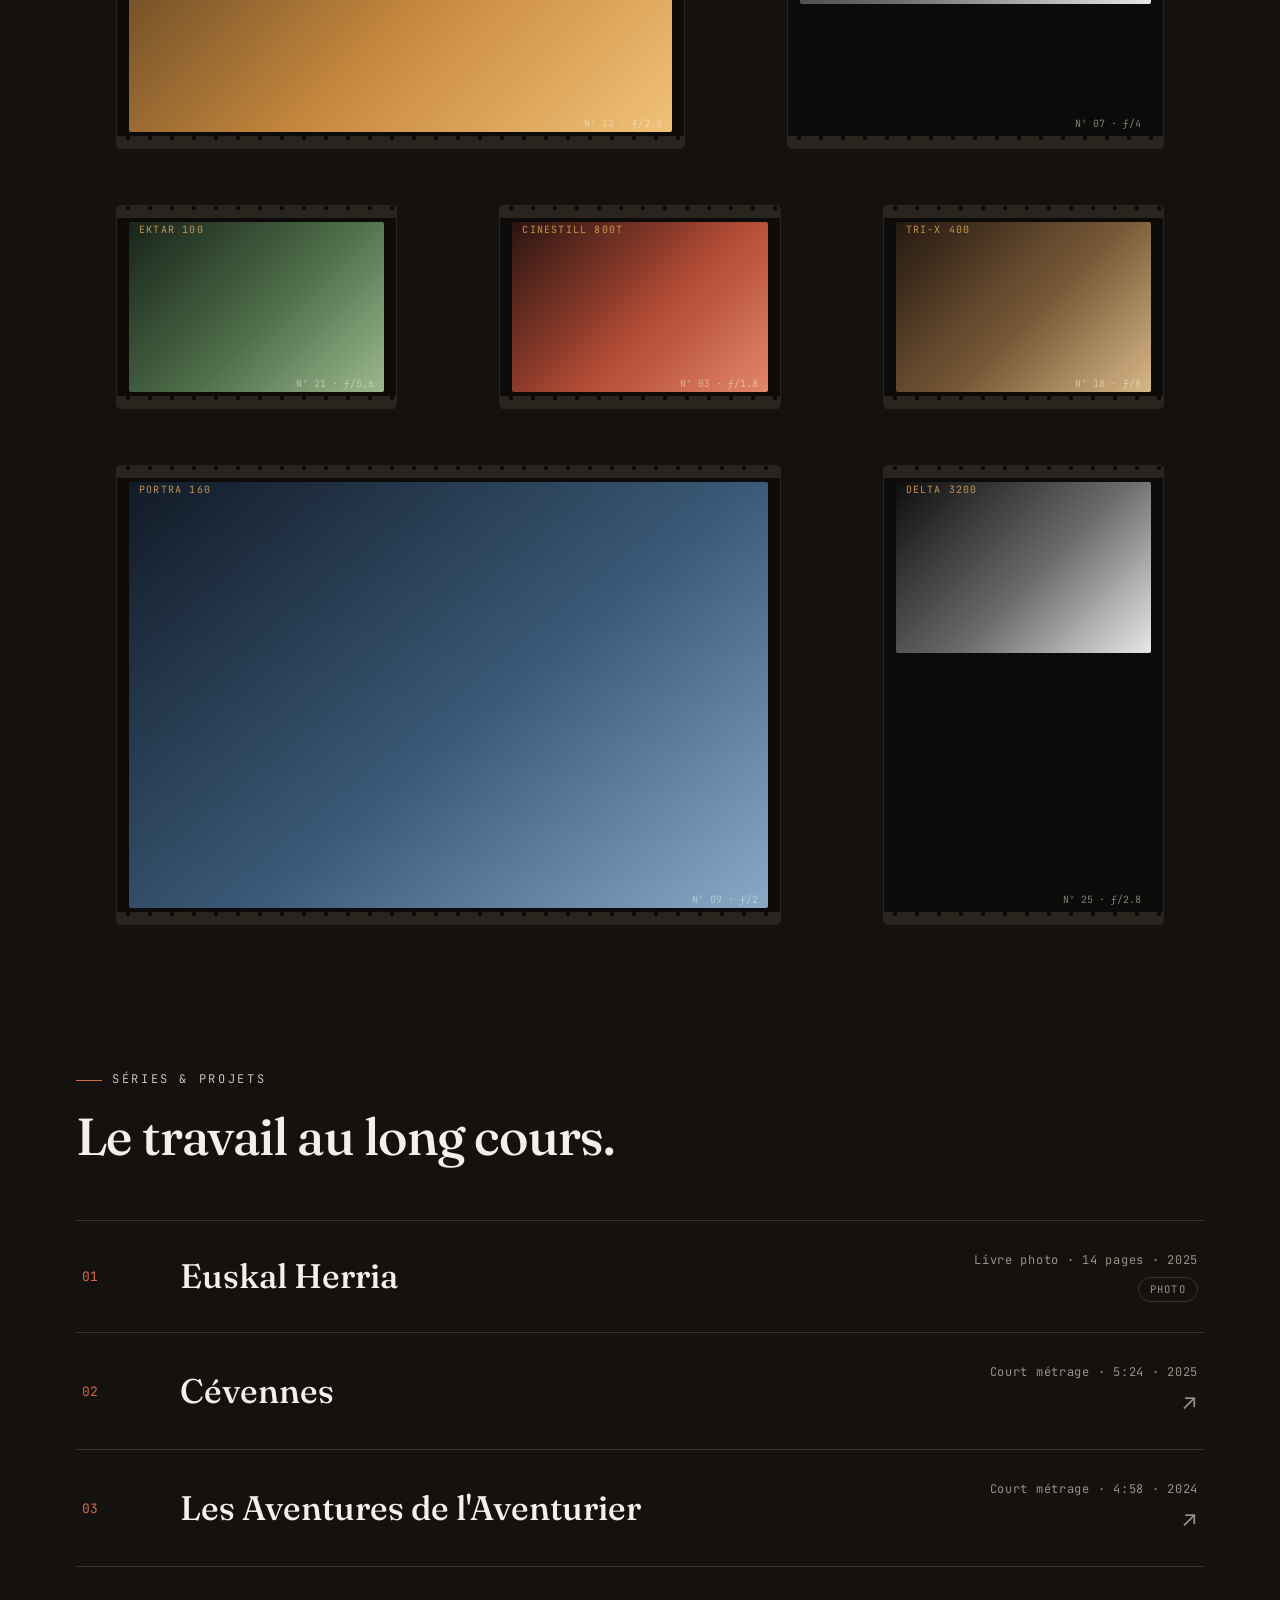
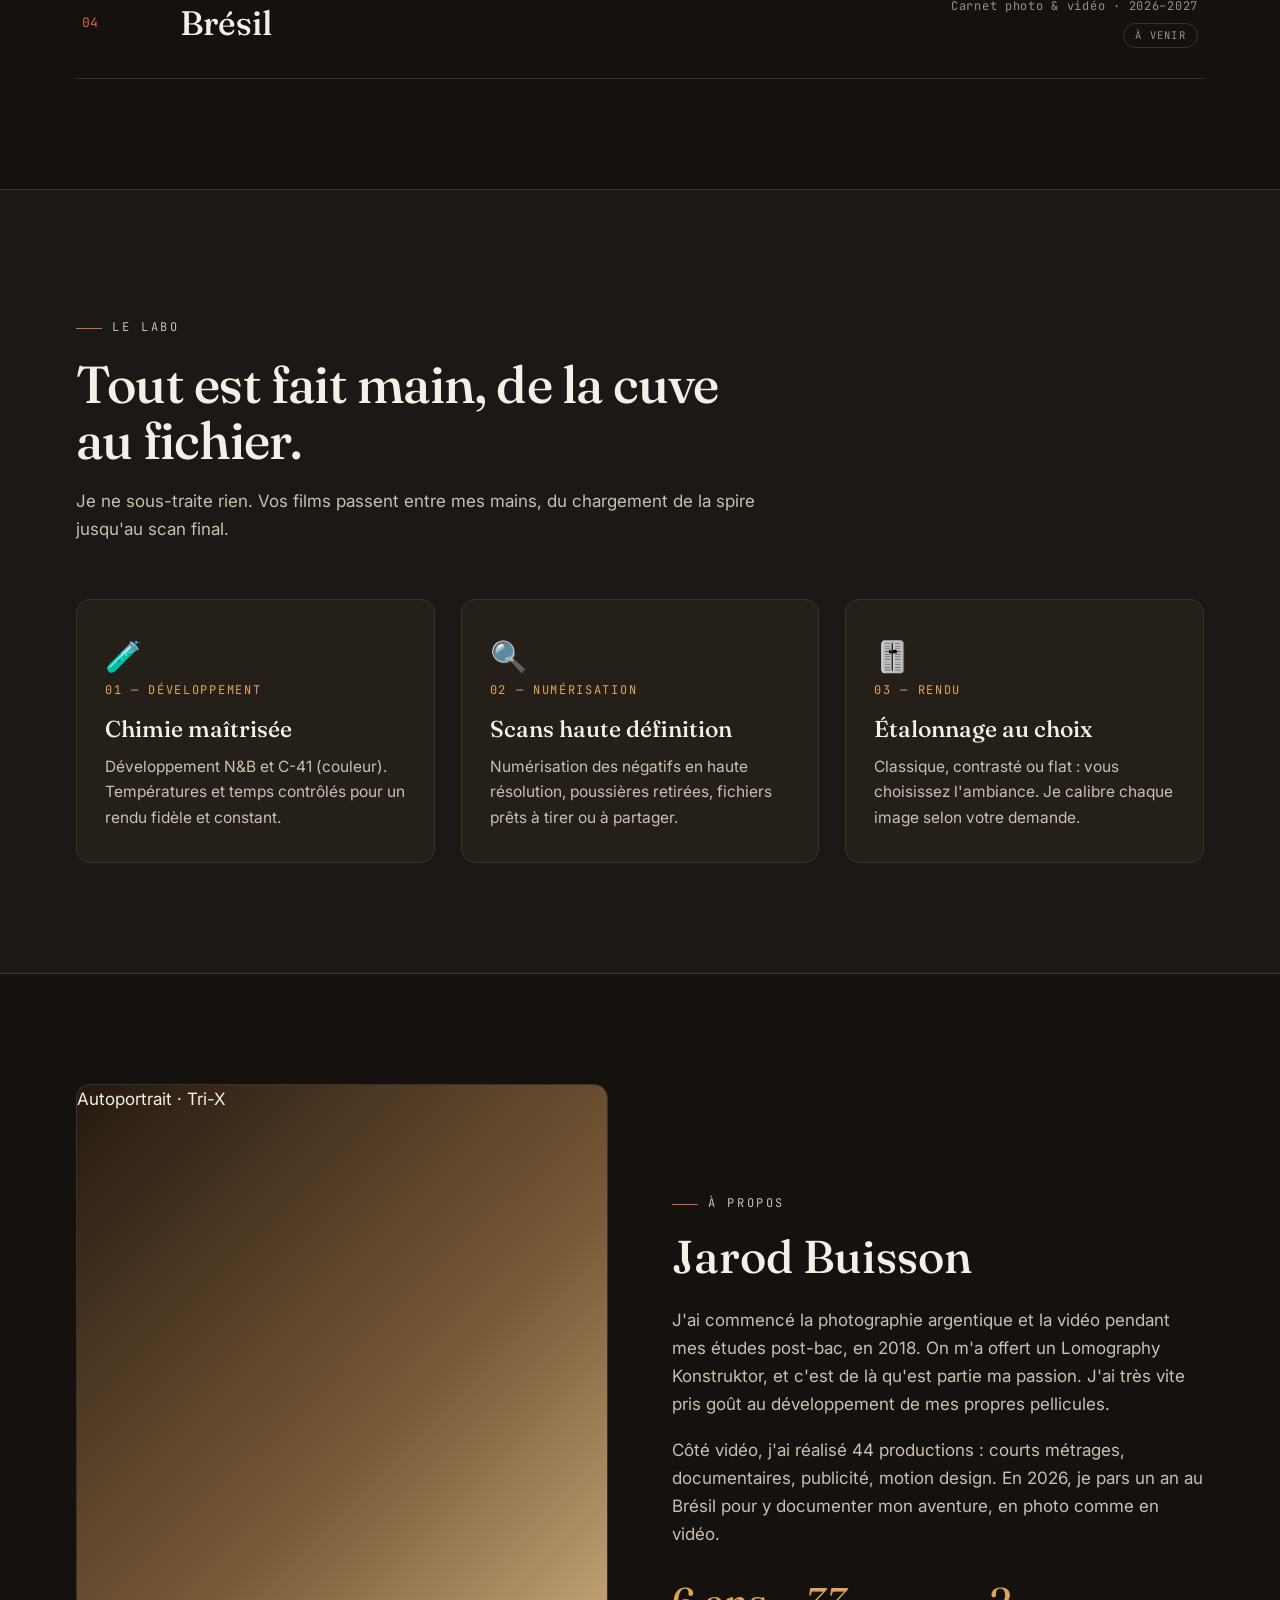
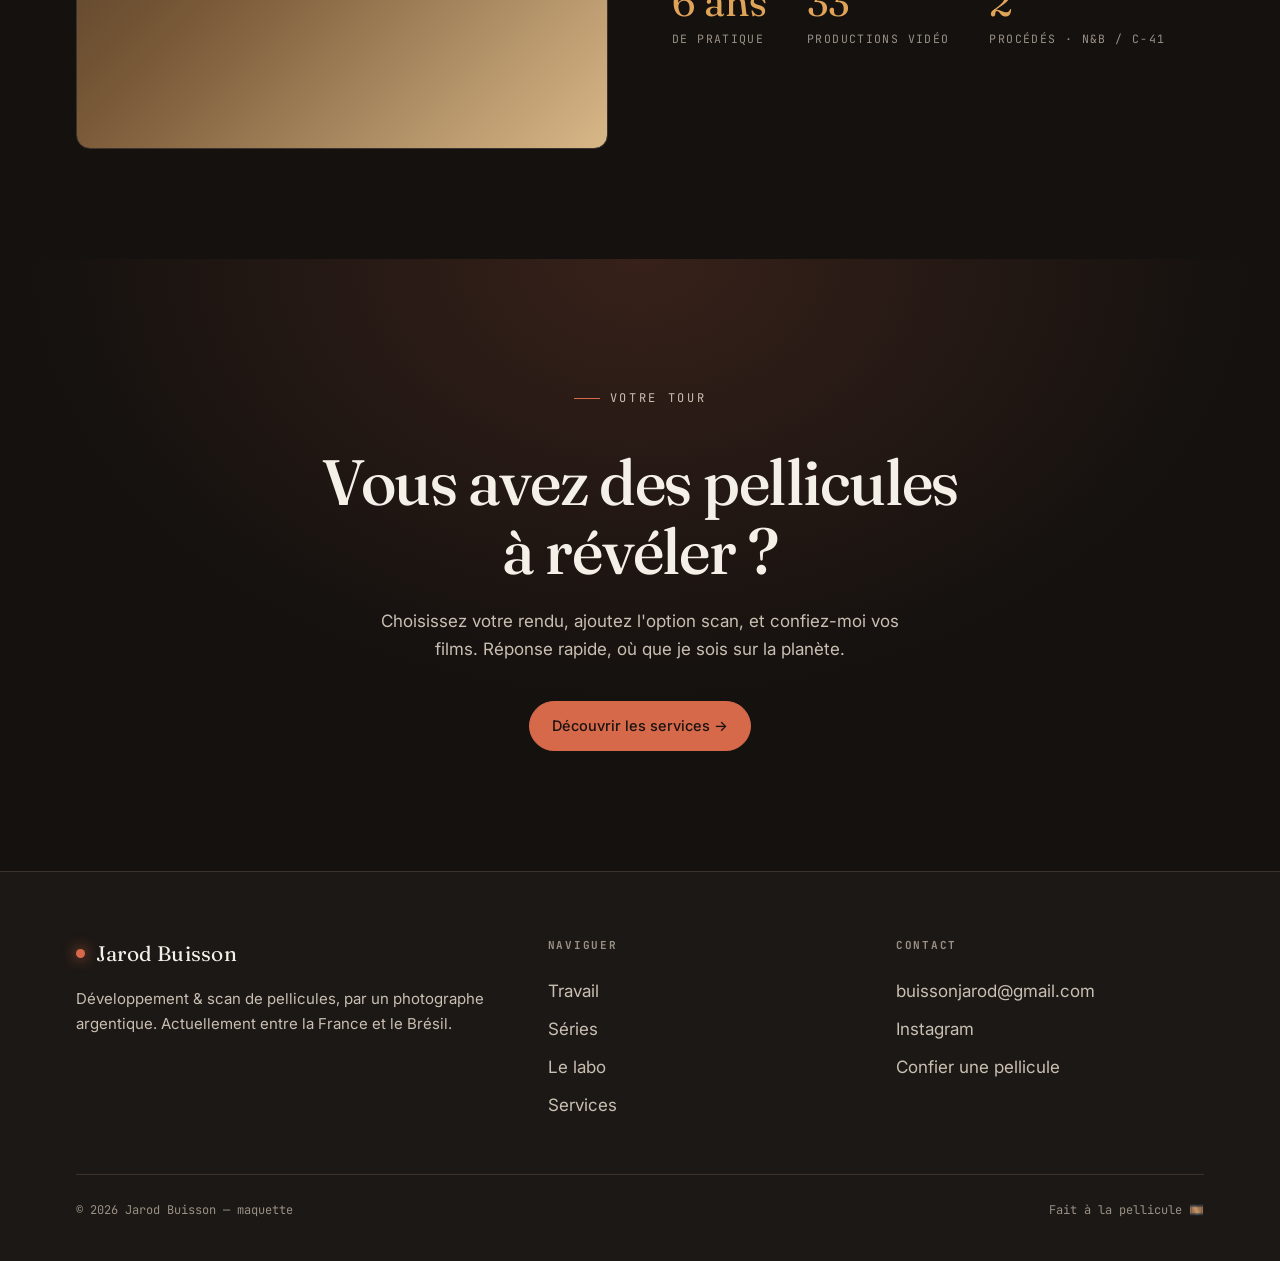
==== commit c464fbfe: "Add files via upload" ====
--- a/index.html
+++ b/index.html
@@ -3,9 +3,9 @@
 <head>
   <meta charset="UTF-8">
   <meta name="viewport" content="width=device-width, initial-scale=1.0">
-  <title>Atelier Argentique — Photographie & développement de pellicules</title>
-  <meta name="description" content="Photographe argentique. Développement et scan de pellicules N&B et couleur. Portfolio, séries et services pour vos films.">
-  <link rel="preconnect" href="https://fonts.googleapis.com">
+  <title>Jarod Buisson — Photographe argentique, vidéaste & laborantin</title>
+  <meta name="description" content="Jarod Buisson, photographe argentique et vidéaste. Développement et scan de pellicules N&B et couleur (C-41). Portfolio, séries et services pour vos films.">
+  <meta name="author" content="Jarod Buisson">  <link rel="preconnect" href="https://fonts.googleapis.com">
   <link rel="preconnect" href="https://fonts.gstatic.com" crossorigin>
   <link href="https://fonts.googleapis.com/css2?family=Fraunces:ital,opsz,wght@0,9..144,400;0,9..144,500;1,9..144,500&family=Inter:wght@300;400;500;600&family=JetBrains+Mono:wght@400;500&display=swap" rel="stylesheet">
   <link rel="stylesheet" href="css/style.css">
@@ -14,7 +14,7 @@
 
   <!-- ============================ NAV ============================ -->
   <nav class="nav" id="nav">
-    <a href="index.html" class="brand"><span class="dot"></span> Atelier Argentique</a>
+    <a href="index.html" class="brand"><span class="dot"></span> Jarod Buisson</a>
     <div class="nav-links">
       <a href="#travail">Travail</a>
       <a href="#series">Séries</a>
@@ -40,16 +40,16 @@
   <header class="hero">
     <div class="hero-bg"></div>
     <div class="wrap">
-      <p class="eyebrow">Photographie argentique · 35mm &amp; 120</p>
+      <p class="eyebrow">Photographe argentique · Vidéaste · Laborantin</p>
       <h1>La lumière,<br>capturée sur<br><em>la pellicule.</em></h1>
-      <p class="lead">Je photographie, développe et scanne mes films à la main. À partir de septembre, l'atelier voyage&nbsp;: un an au Brésil, et un service ouvert à tous pour développer et numériser vos pellicules.</p>
+      <p class="lead">Je photographie, développe et scanne mes films à la main. À partir de septembre, l'atelier voyage au Brésil pour un an&nbsp;! Vous pouvez suivre l'avancée de mes travaux ici.</p>
       <div class="hero-cta">
         <a class="btn" href="services.html">Confier mes pellicules →</a>
         <a class="btn ghost" href="#travail">Voir le travail</a>
       </div>
       <div class="hero-meta">
         <span>📍 <b>En route pour le Brésil</b> · Sept. 2026</span>
-        <span>🎞️ <b>N&amp;B + Couleur</b> · C-41 &amp; E-6</span>
+        <span>🎞️ <b>N&amp;B + Couleur</b> · C-41</span>
         <span>🖥️ <b>Scans haute définition</b></span>
       </div>
     </div>
@@ -106,36 +106,36 @@
         <h2>Le travail au long cours.</h2>
       </div>
       <div class="series">
-        <article class="serie">
+        <article class="serie no-link">
           <span class="idx">01</span>
-          <div><h3>Litorais</h3></div>
-          <div style="text-align:right">
-            <div class="meta">Côtes brésiliennes · 120 · couleur</div>
+          <div><h3>Euskal Herria</h3></div>
+          <div style="text-align:right">
+            <div class="meta">Livre photo · 14 pages · 2025</div>
+            <span class="tag">Photo</span>
+          </div>
+        </article>
+        <a class="serie" href="https://www.youtube.com/watch?v=GEen1JngOA8" target="_blank" rel="noopener">
+          <span class="idx">02</span>
+          <div><h3>Cévennes</h3></div>
+          <div style="text-align:right">
+            <div class="meta">Court métrage · 5:24 · 2025</div>
             <span class="arrow">↗</span>
           </div>
-        </article>
-        <article class="serie">
-          <span class="idx">02</span>
-          <div><h3>Nuits argentiques</h3></div>
-          <div style="text-align:right">
-            <div class="meta">Cinestill 800T · 35mm · à venir</div>
+        </a>
+        <a class="serie" href="https://www.youtube.com/watch?v=wRoO8kS9nRY" target="_blank" rel="noopener">
+          <span class="idx">03</span>
+          <div><h3>Les Aventures de l'Aventurier</h3></div>
+          <div style="text-align:right">
+            <div class="meta">Court métrage · 4:58 · 2024</div>
             <span class="arrow">↗</span>
           </div>
-        </article>
-        <article class="serie">
-          <span class="idx">03</span>
-          <div><h3>Portraits de quartier</h3></div>
-          <div style="text-align:right">
-            <div class="meta">HP5 poussée · N&amp;B · 2024–2025</div>
-            <span class="arrow">↗</span>
-          </div>
-        </article>
-        <article class="serie">
+        </a>
+        <article class="serie no-link">
           <span class="idx">04</span>
-          <div><h3>Diário do Brasil</h3></div>
-          <div style="text-align:right">
-            <div class="meta">Journal de voyage · 2026–2027</div>
-            <span class="arrow">↗</span>
+          <div><h3>Brésil</h3></div>
+          <div style="text-align:right">
+            <div class="meta">Carnet photo &amp; vidéo · 2026–2027</div>
+            <span class="tag">À venir</span>
           </div>
         </article>
       </div>
@@ -155,7 +155,7 @@
           <div class="ico">🧪</div>
           <p class="k">01 — DÉVELOPPEMENT</p>
           <h3>Chimie maîtrisée</h3>
-          <p>Développement N&amp;B, C-41 (couleur) et E-6 (diapo). Températures et temps contrôlés pour un rendu fidèle et constant.</p>
+          <p>Développement N&amp;B et C-41 (couleur). Températures et temps contrôlés pour un rendu fidèle et constant.</p>
         </div>
         <div class="step">
           <div class="ico">🔍</div>
@@ -181,13 +181,13 @@
       </div>
       <div class="about-text">
         <p class="eyebrow">À propos</p>
-        <h2>Photographe argentique, voyageur, laborantin.</h2>
-        <p>Depuis des années, je travaille exclusivement à la pellicule. Ce qui m'intéresse, c'est la patience du procédé&nbsp;: cadrer sans écran, attendre le révélateur, découvrir l'image.</p>
-        <p>En septembre, je pars un an au Brésil pour un projet documentaire au long cours. L'atelier reste ouvert&nbsp;: envoyez-moi vos films, je les développe et les scanne avec le même soin que les miens.</p>
+        <h2>Jarod Buisson</h2>
+        <p>J'ai commencé la photographie argentique et la vidéo pendant mes études post-bac, en 2018. On m'a offert un Lomography Konstruktor, et c'est de là qu'est partie ma passion. J'ai très vite pris goût au développement de mes propres pellicules.</p>
+        <p>Côté vidéo, j'ai réalisé 44 productions&nbsp;: courts métrages, documentaires, publicité, motion design. En 2026, je pars un an au Brésil pour y documenter mon aventure, en photo comme en vidéo.</p>
         <div class="stats">
-          <div class="stat"><div class="n">12 ans</div><div class="l">de pratique</div></div>
-          <div class="stat"><div class="n">3</div><div class="l">procédés · N&amp;B / C-41 / E-6</div></div>
-          <div class="stat"><div class="n">∞</div><div class="l">de grain</div></div>
+          <div class="stat"><div class="n" data-year-since="2018" data-suffix=" ans">0</div><div class="l">de pratique</div></div>
+          <div class="stat"><div class="n" data-count="44" data-suffix="">0</div><div class="l">productions vidéo</div></div>
+          <div class="stat"><div class="n" data-count="2" data-suffix="">0</div><div class="l">procédés · N&amp;B / C-41</div></div>
         </div>
       </div>
     </div>
@@ -208,7 +208,7 @@
     <div class="wrap">
       <div class="footer-grid">
         <div>
-          <div class="brand"><span class="dot"></span> Atelier Argentique</div>
+          <div class="brand"><span class="dot"></span> Jarod Buisson</div>
           <p class="lead" style="font-size:15px">Développement &amp; scan de pellicules, par un photographe argentique. Actuellement entre la France et le Brésil.</p>
         </div>
         <div>
@@ -221,12 +221,12 @@
         <div>
           <h4>Contact</h4>
           <a href="mailto:buissonjarod@gmail.com">buissonjarod@gmail.com</a>
-          <a href="#">Instagram</a>
+          <a href="https://www.instagram.com/jarod_buisson/" target="_blank" rel="noopener">Instagram</a>
           <a href="services.html">Confier une pellicule</a>
         </div>
       </div>
       <div class="footer-bottom">
-        <span>© 2026 Atelier Argentique — maquette</span>
+        <span>© 2026 Jarod Buisson — maquette</span>
         <span>Fait à la pellicule 🎞️</span>
       </div>
     </div>
--- a/css/style.css
+++ b/css/style.css
@@ -284,6 +284,13 @@
 .serie .meta { font-family: var(--mono); font-size: 12px; color: var(--muted); letter-spacing: .06em; }
 .serie .arrow { font-size: 22px; color: var(--muted); transition: transform .3s, color .3s; }
 .serie:hover .arrow { transform: translate(6px,-6px); color: var(--amber); }
+.serie .tag {
+  display: inline-block; margin-top: 6px;
+  font-family: var(--mono); font-size: 10.5px; letter-spacing: .12em; text-transform: uppercase;
+  color: var(--muted); border: 1px solid var(--line); border-radius: 100px; padding: 3px 11px;
+}
+.serie.no-link { cursor: default; }
+.serie.no-link:hover { padding-left: 6px; background: none; }
 
 /* Labo / process */
 .lab { background: var(--bg-2); border-top: 1px solid var(--line); border-bottom: 1px solid var(--line); }
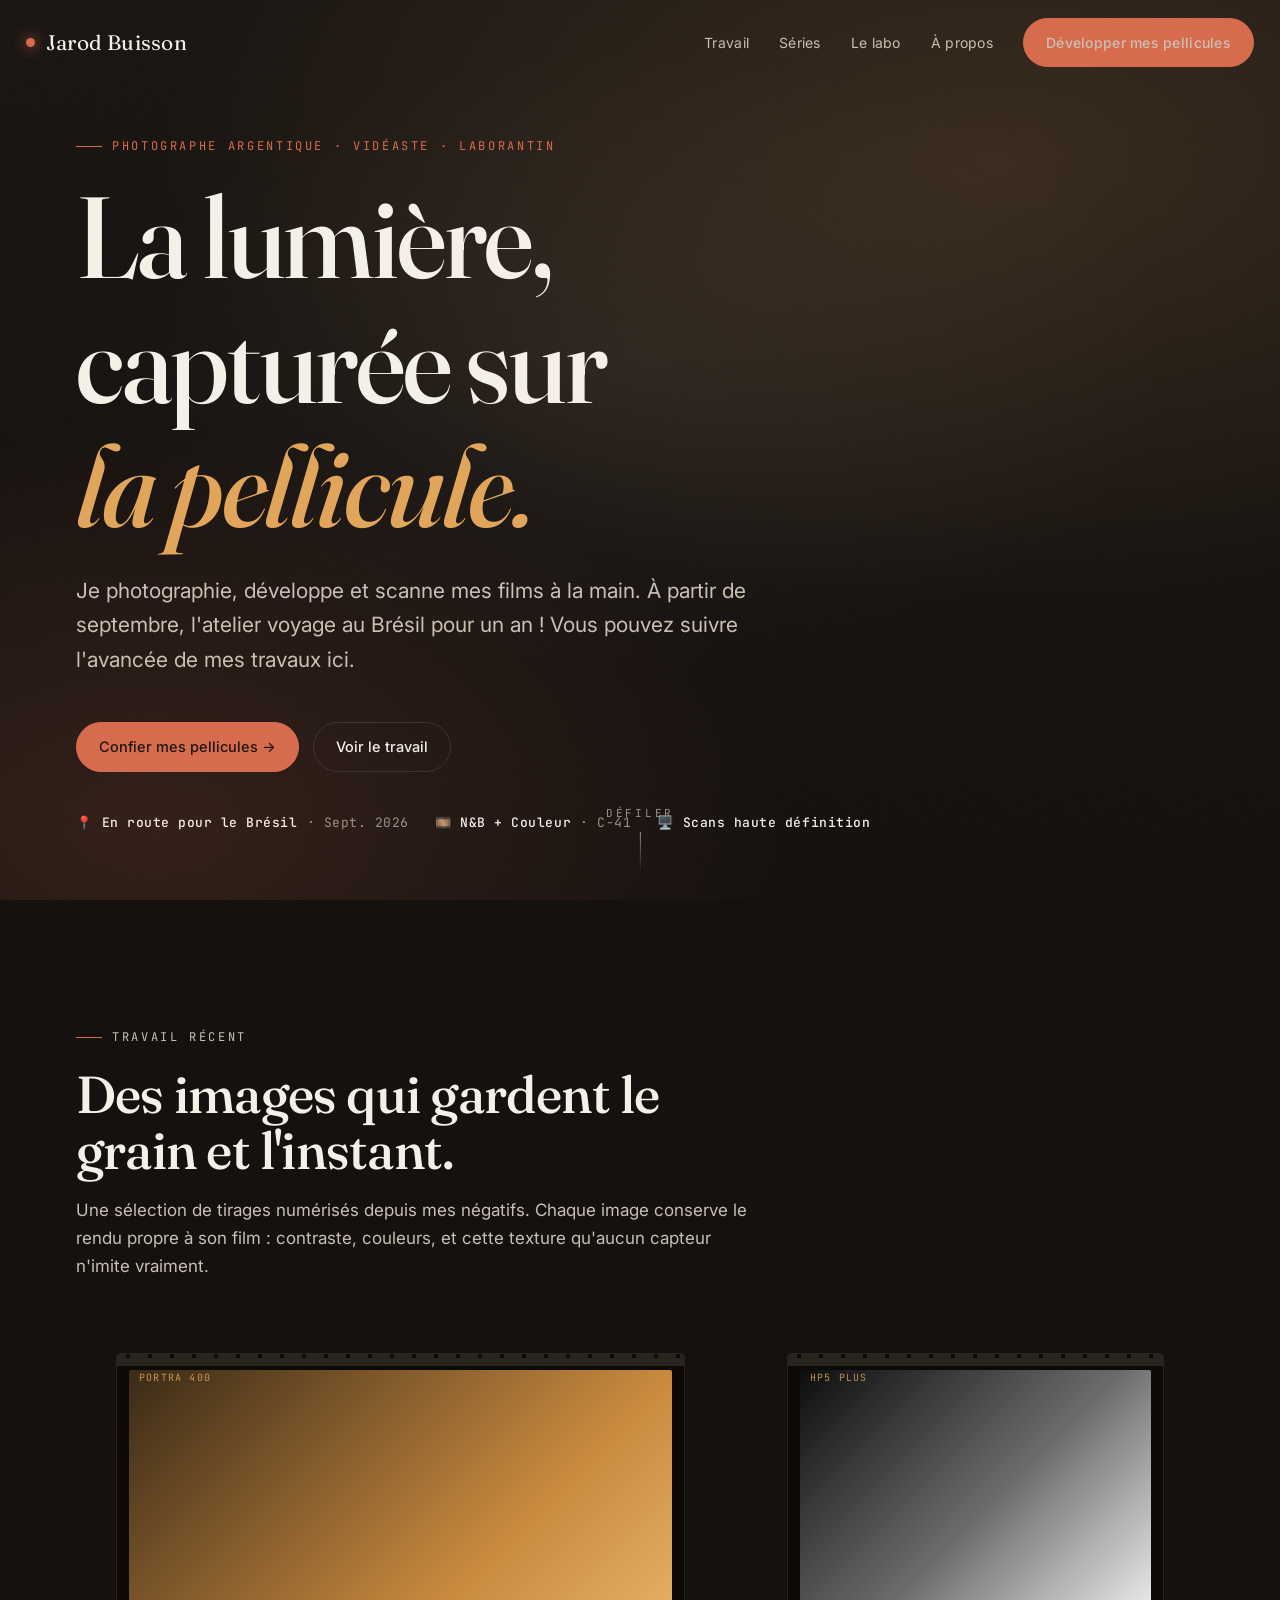
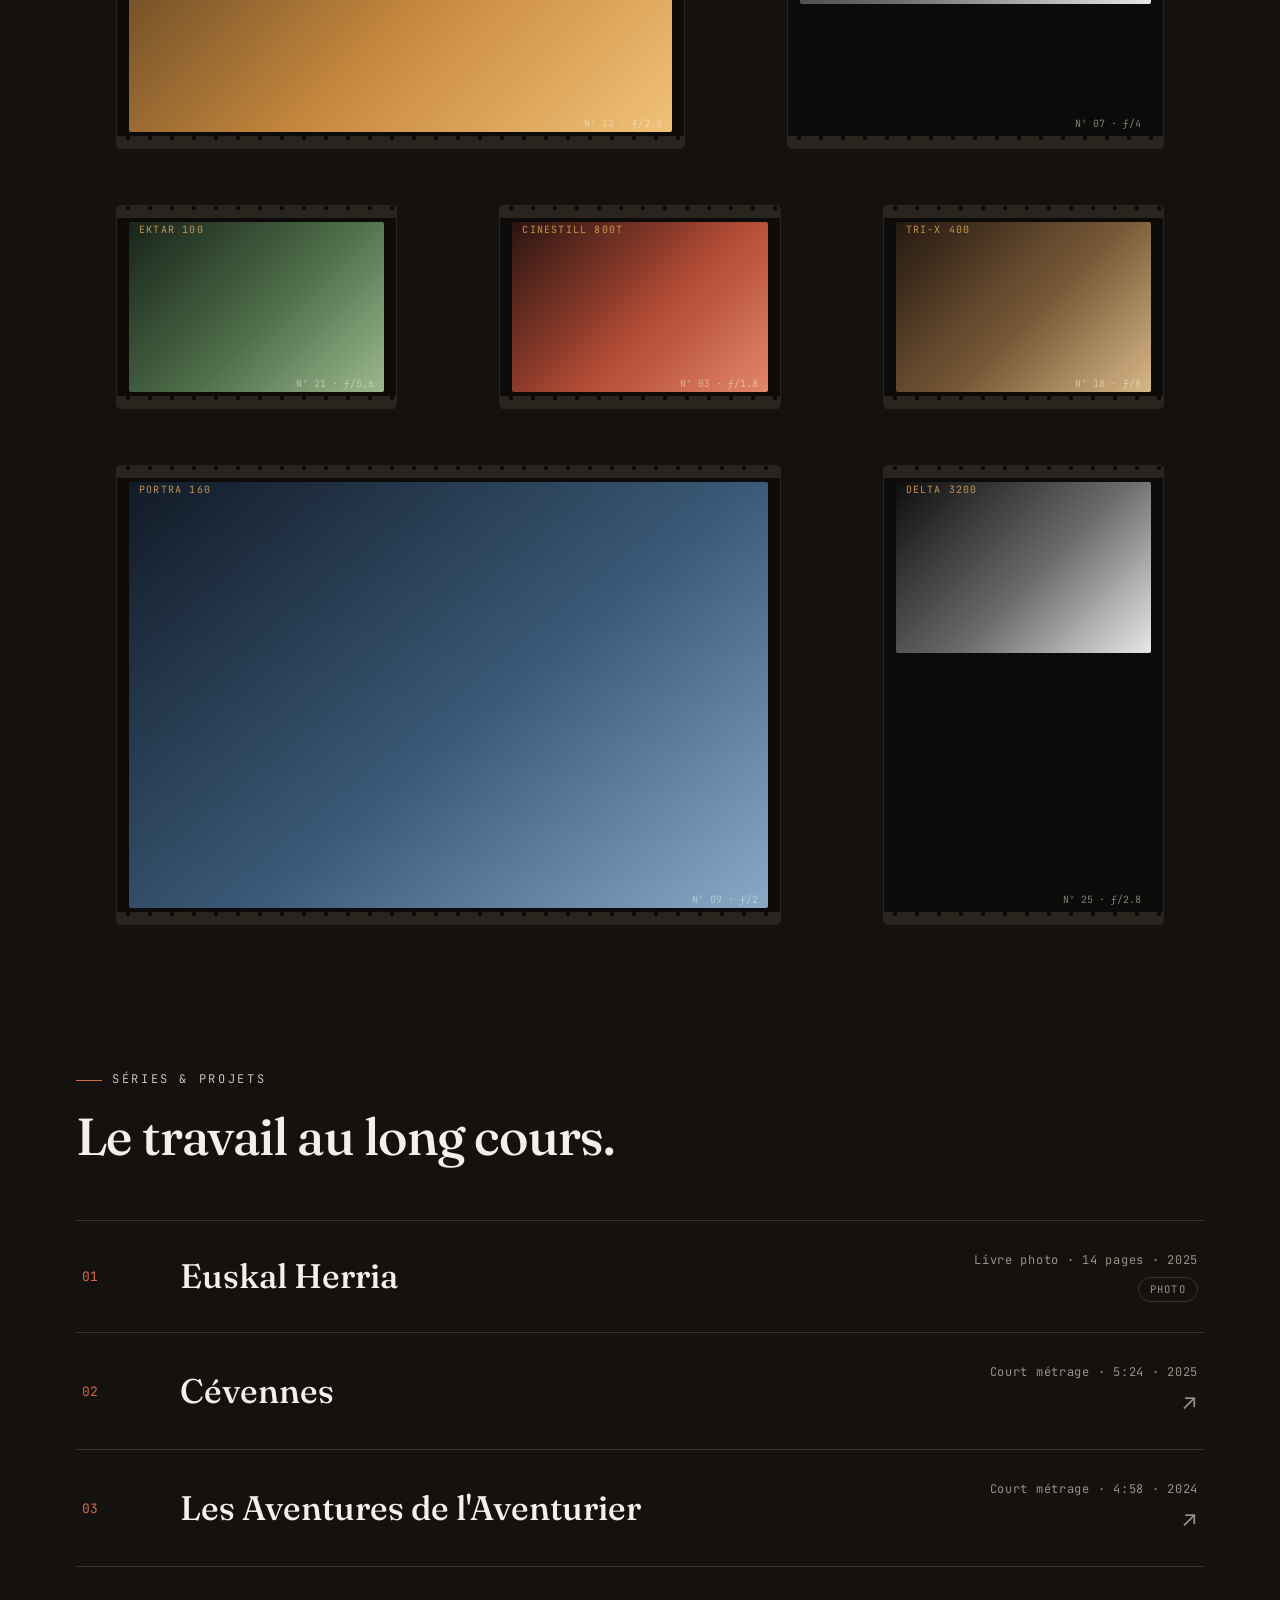
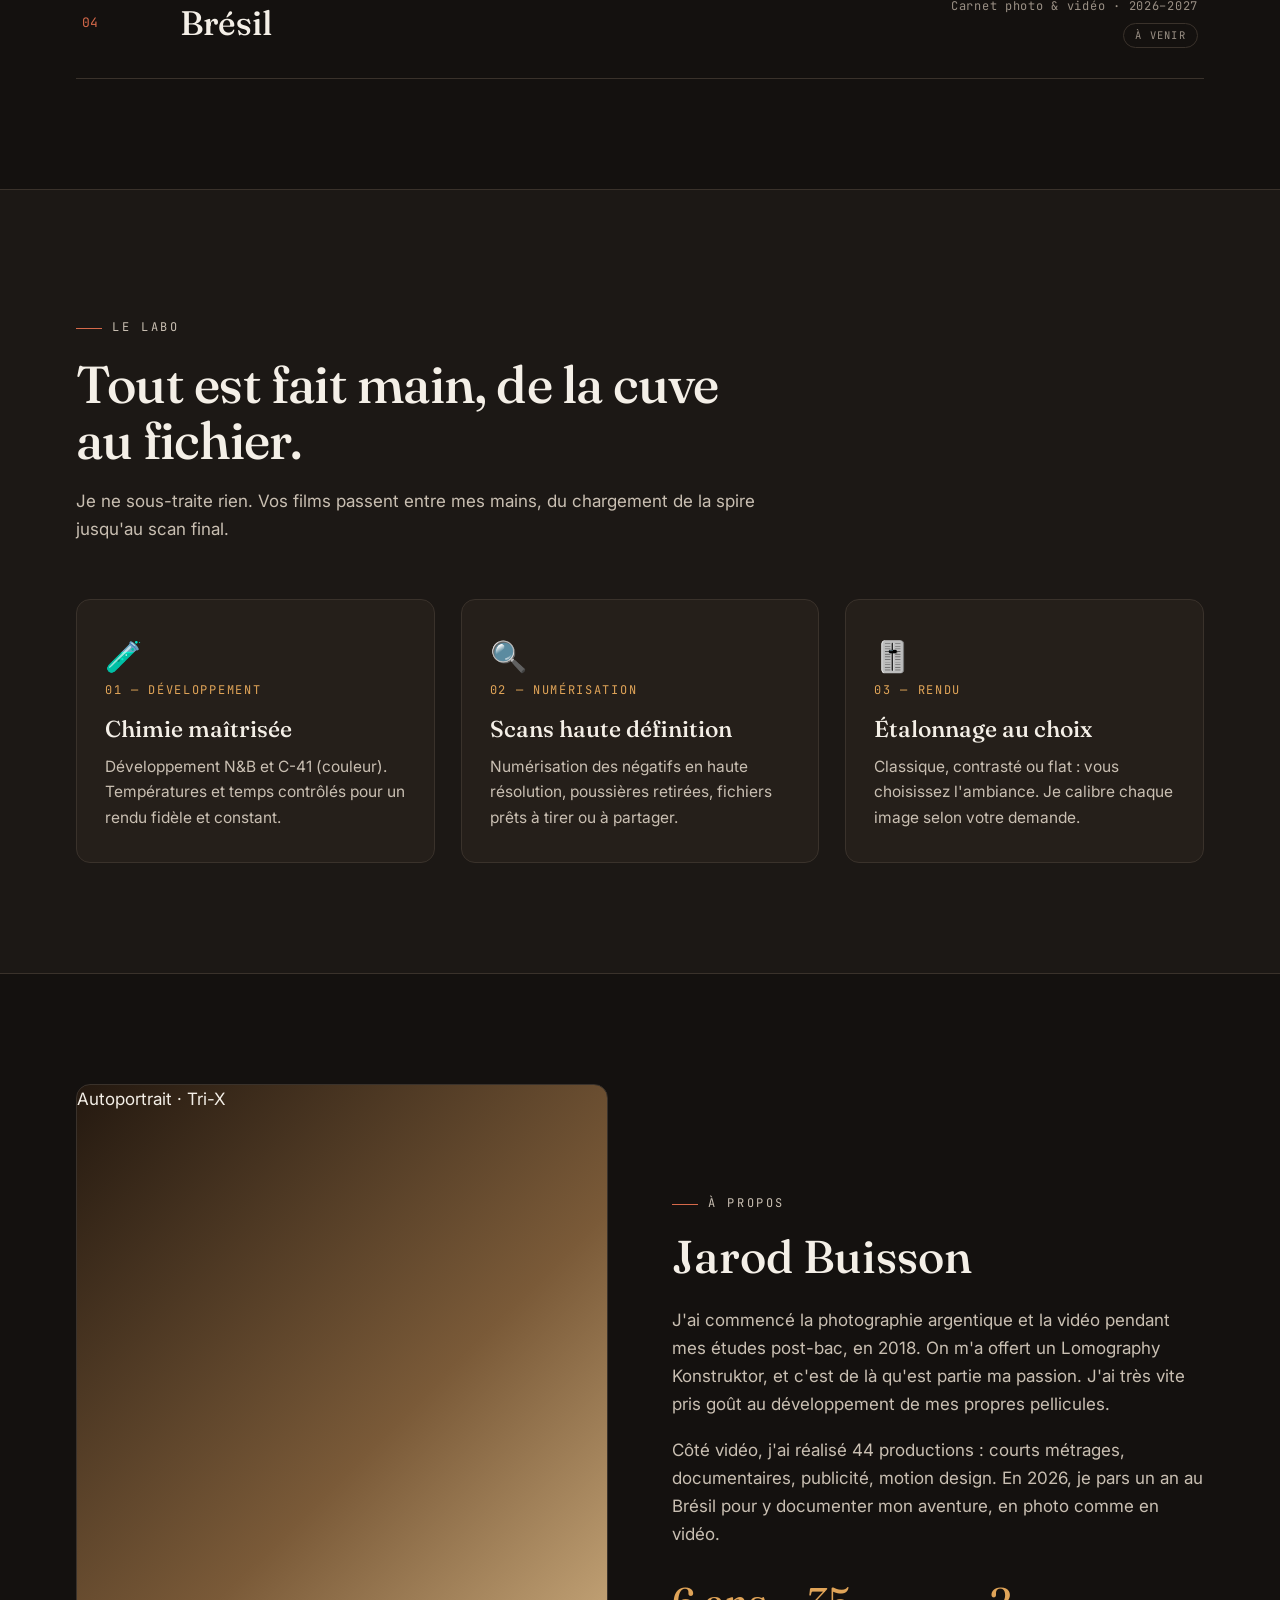
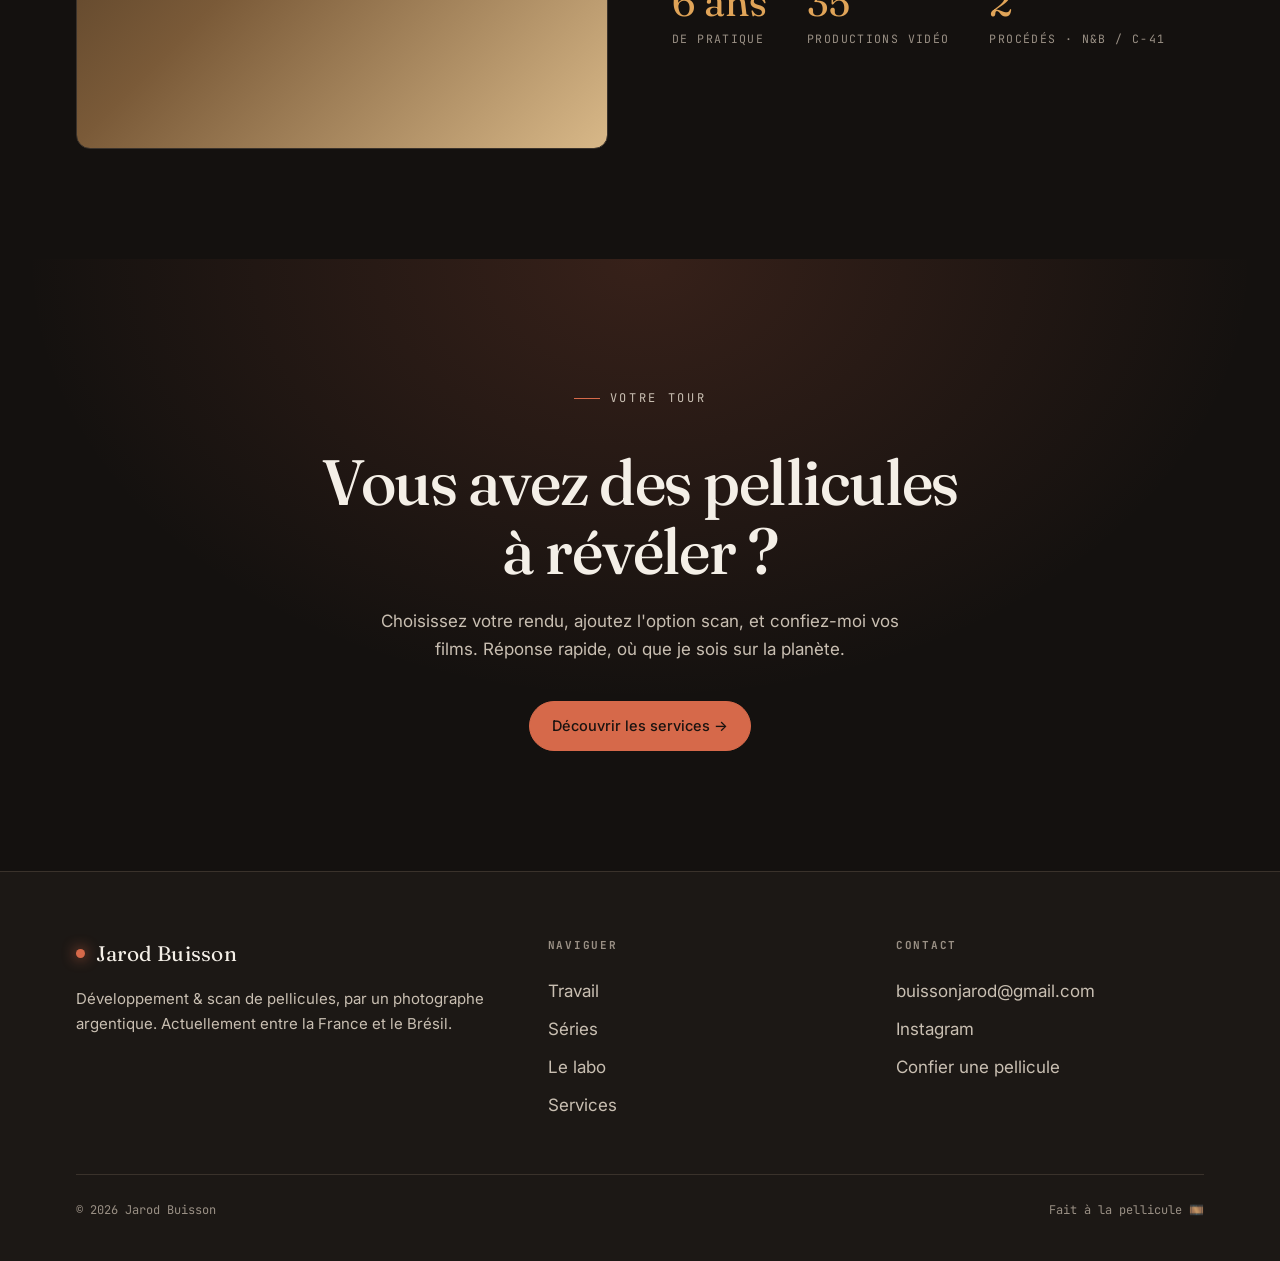
==== commit aecd922b: "Tarif unique 10 € : refonte du configurateur - Prix flat : 10 € la pellicule en 35 mm, 12 € en 120, " ====
--- a/index.html
+++ b/index.html
@@ -226,7 +226,7 @@
         </div>
       </div>
       <div class="footer-bottom">
-        <span>© 2026 Jarod Buisson — maquette</span>
+        <span>© 2026 Jarod Buisson</span>
         <span>Fait à la pellicule 🎞️</span>
       </div>
     </div>
--- a/css/style.css
+++ b/css/style.css
@@ -336,6 +336,30 @@
 .subhero { padding: 150px 0 70px; background: radial-gradient(90% 80% at 80% 0%, rgba(224,164,88,.12), transparent 55%); }
 .subhero h1 { font-size: clamp(40px, 7vw, 84px); letter-spacing: -.02em; margin-bottom: 22px; }
 
+.price-badge {
+  display: inline-flex; align-items: center; flex-wrap: wrap;
+  gap: 12px;
+  margin-top: 28px;
+  padding: 12px 22px 12px 18px;
+  background: var(--bg-3); border: 1px solid var(--line);
+  border-radius: 100px;
+  font-family: var(--mono); font-size: 13.5px;
+  letter-spacing: .02em; color: var(--ink-soft);
+}
+.price-badge .pb-dot {
+  width: 8px; height: 8px; border-radius: 50%;
+  background: var(--safelight); box-shadow: 0 0 12px var(--safelight);
+  flex-shrink: 0;
+}
+.price-badge b {
+  font-family: var(--serif); font-style: italic; font-weight: 500;
+  font-size: 22px; color: var(--amber); line-height: 1;
+  letter-spacing: -.01em;
+}
+.price-badge em {
+  font-style: normal; color: var(--amber);
+}
+
 .config { display: grid; grid-template-columns: 1.7fr 1fr; gap: 50px; align-items: start; }
 
 .opt-group { margin-bottom: 44px; }
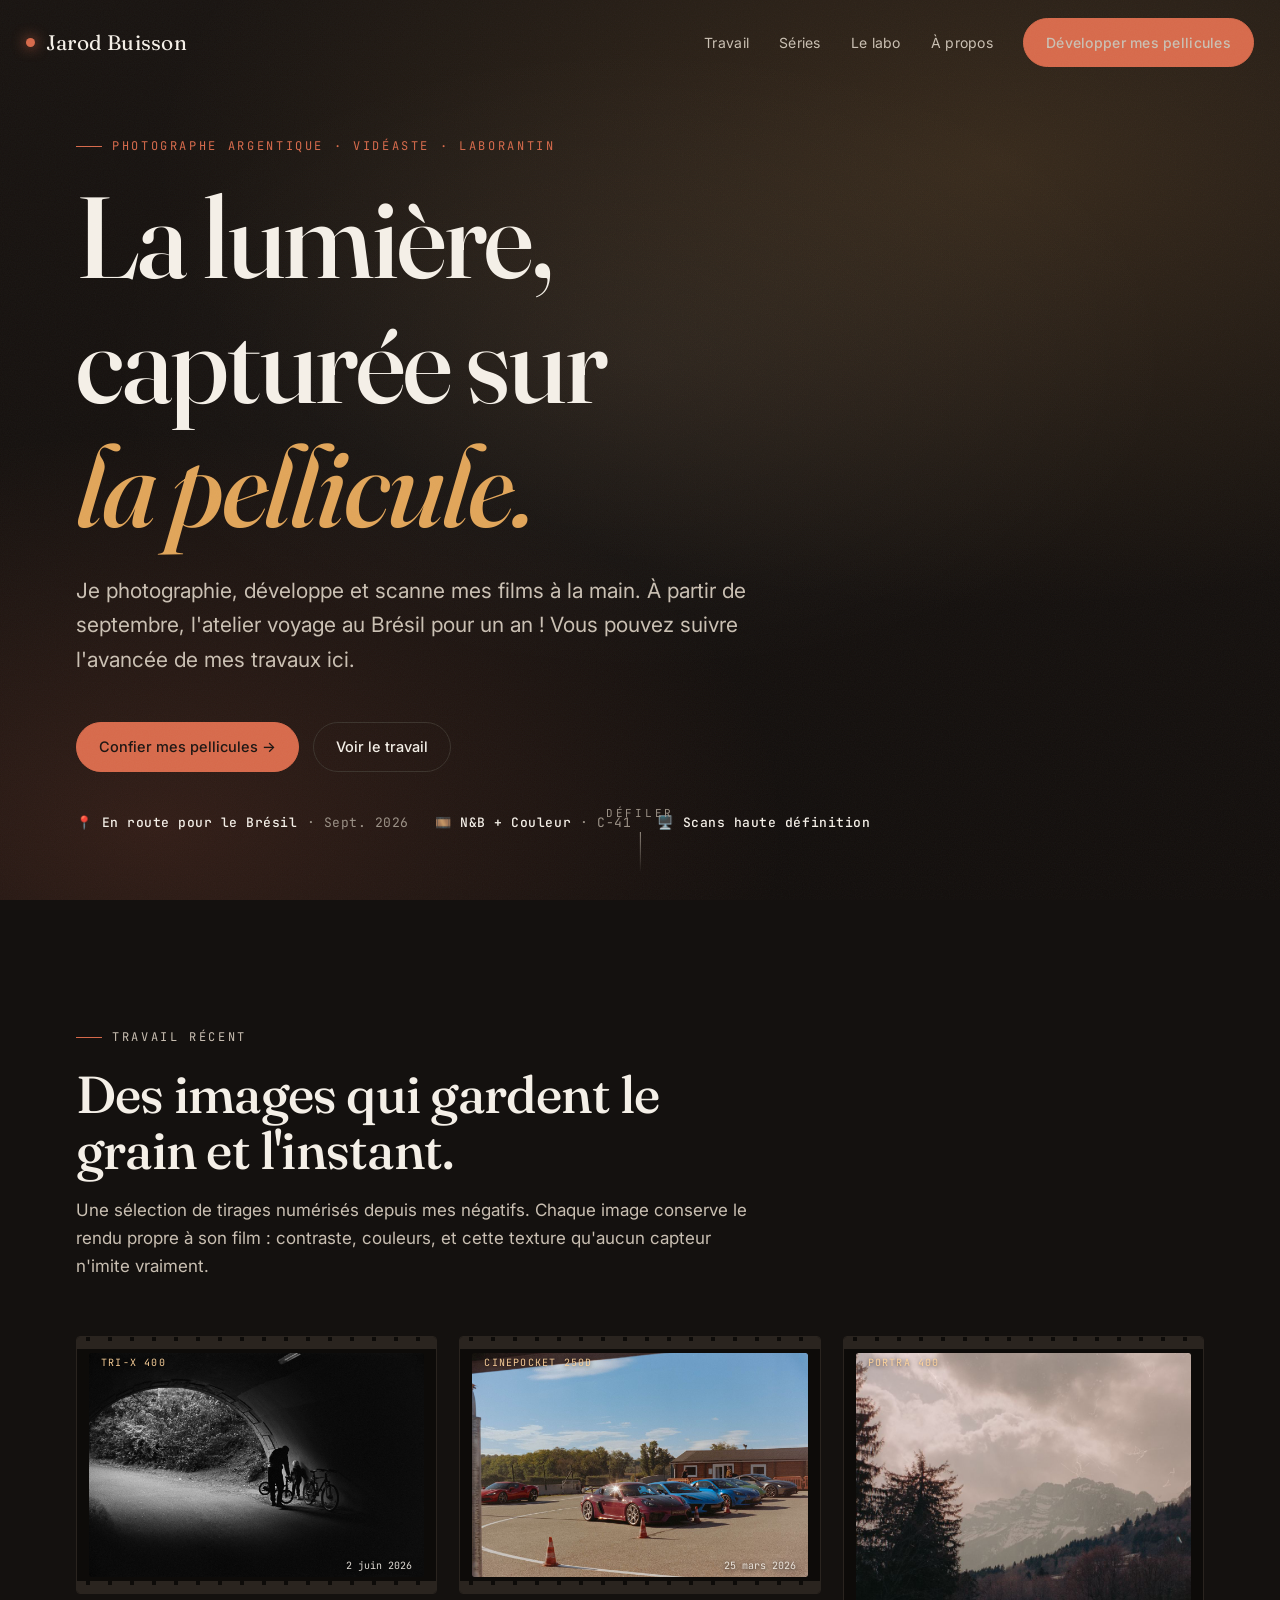
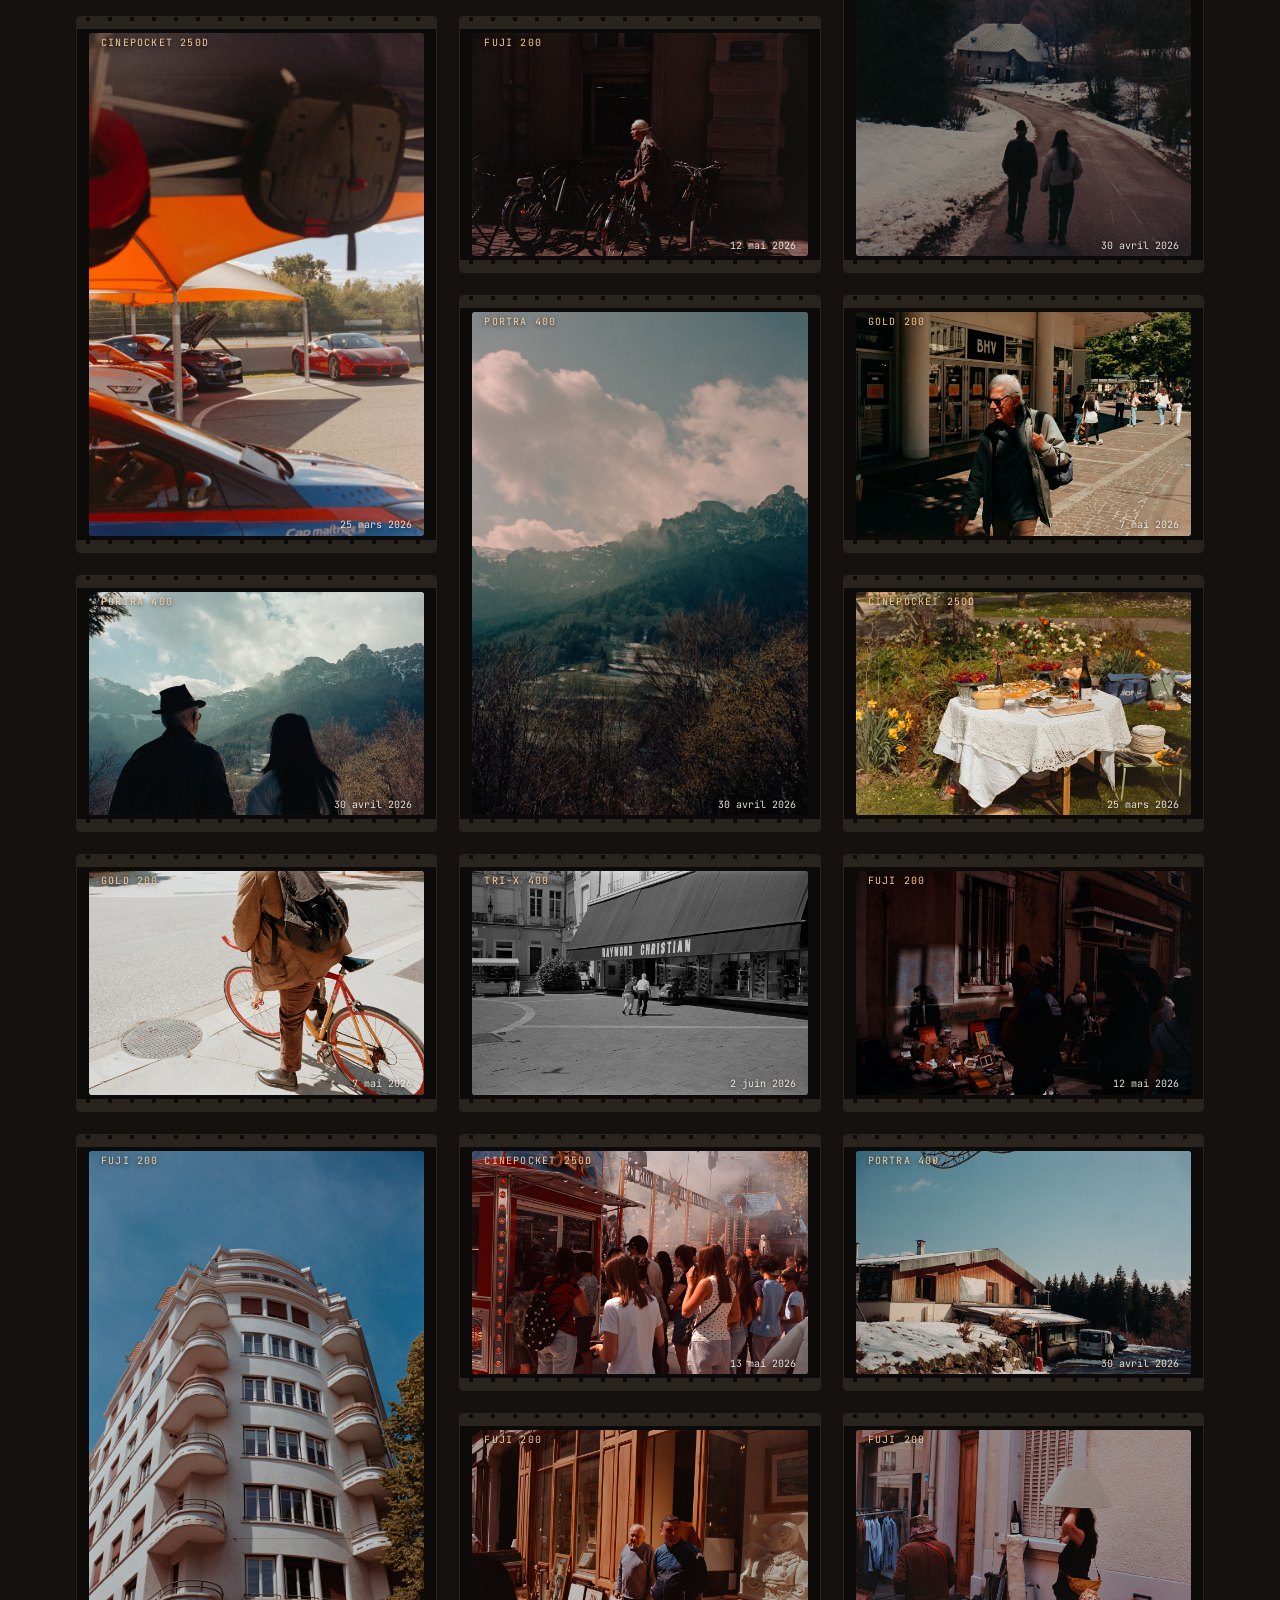
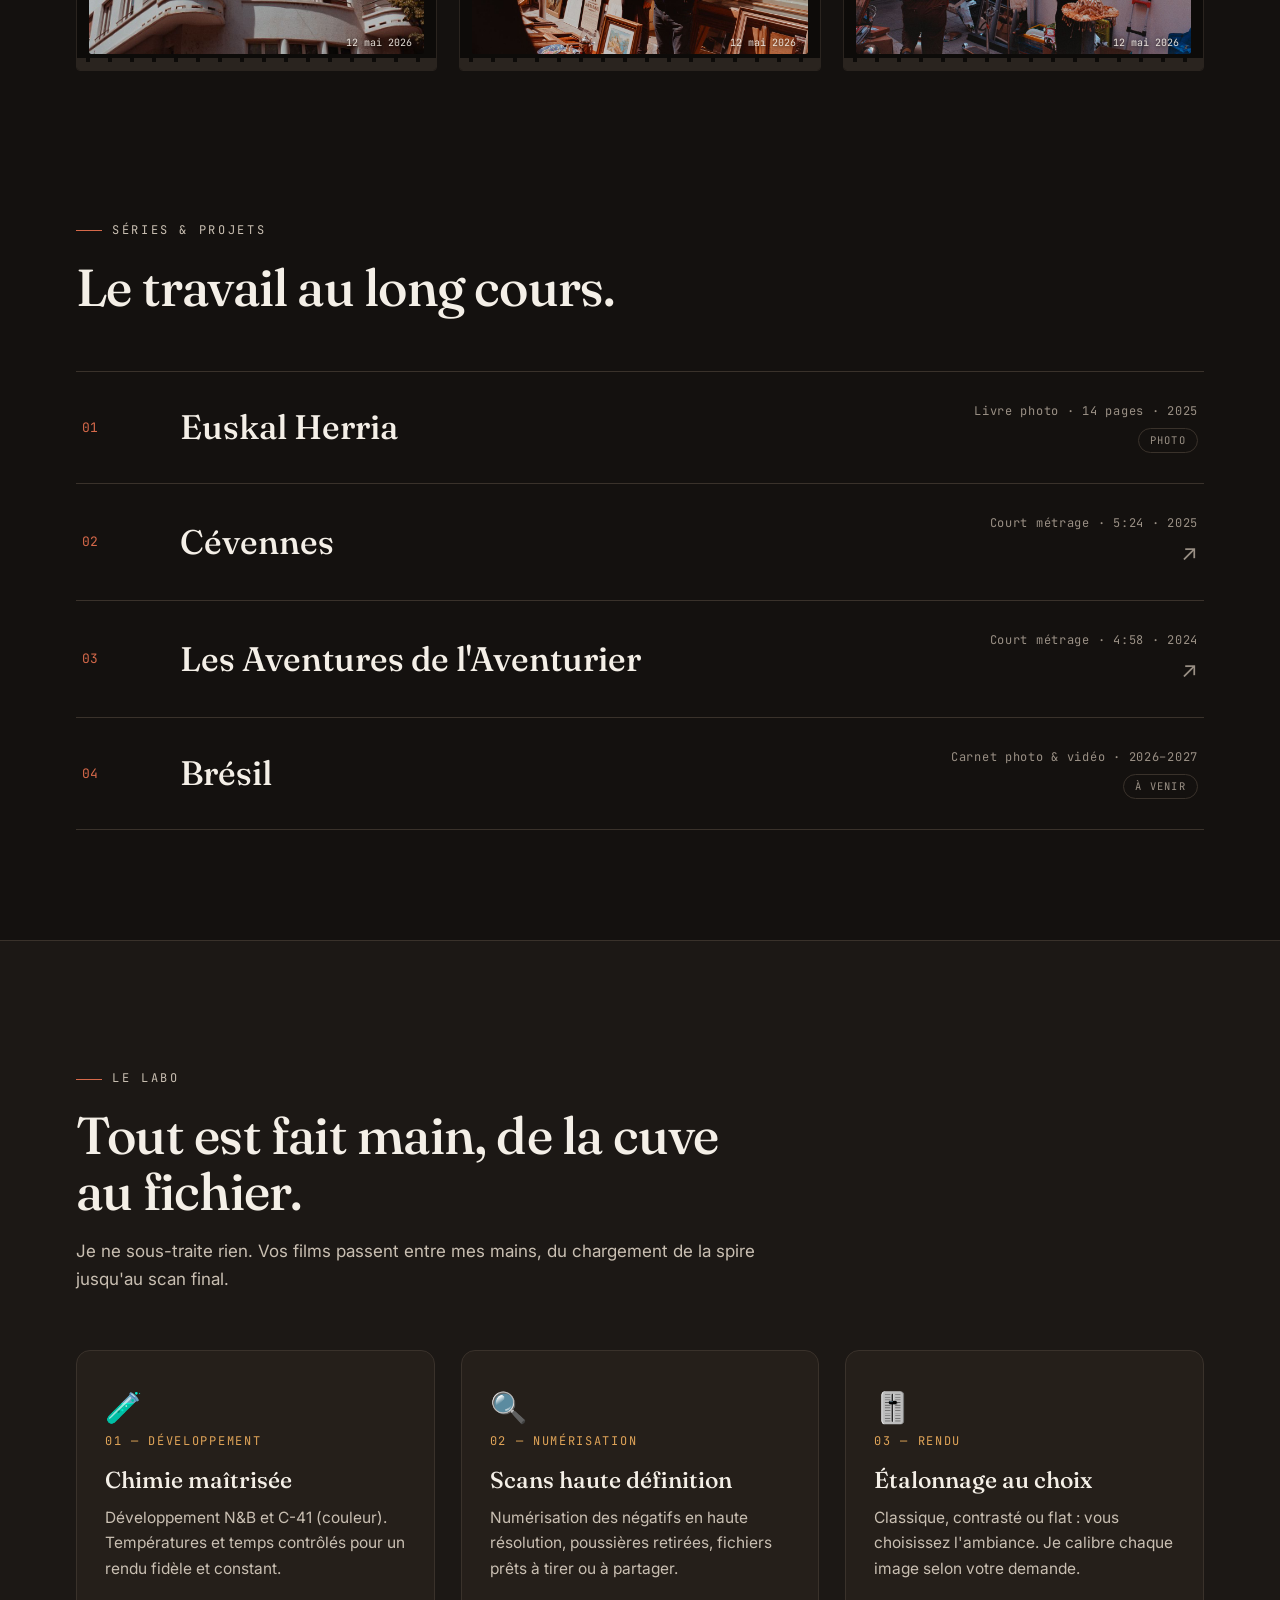
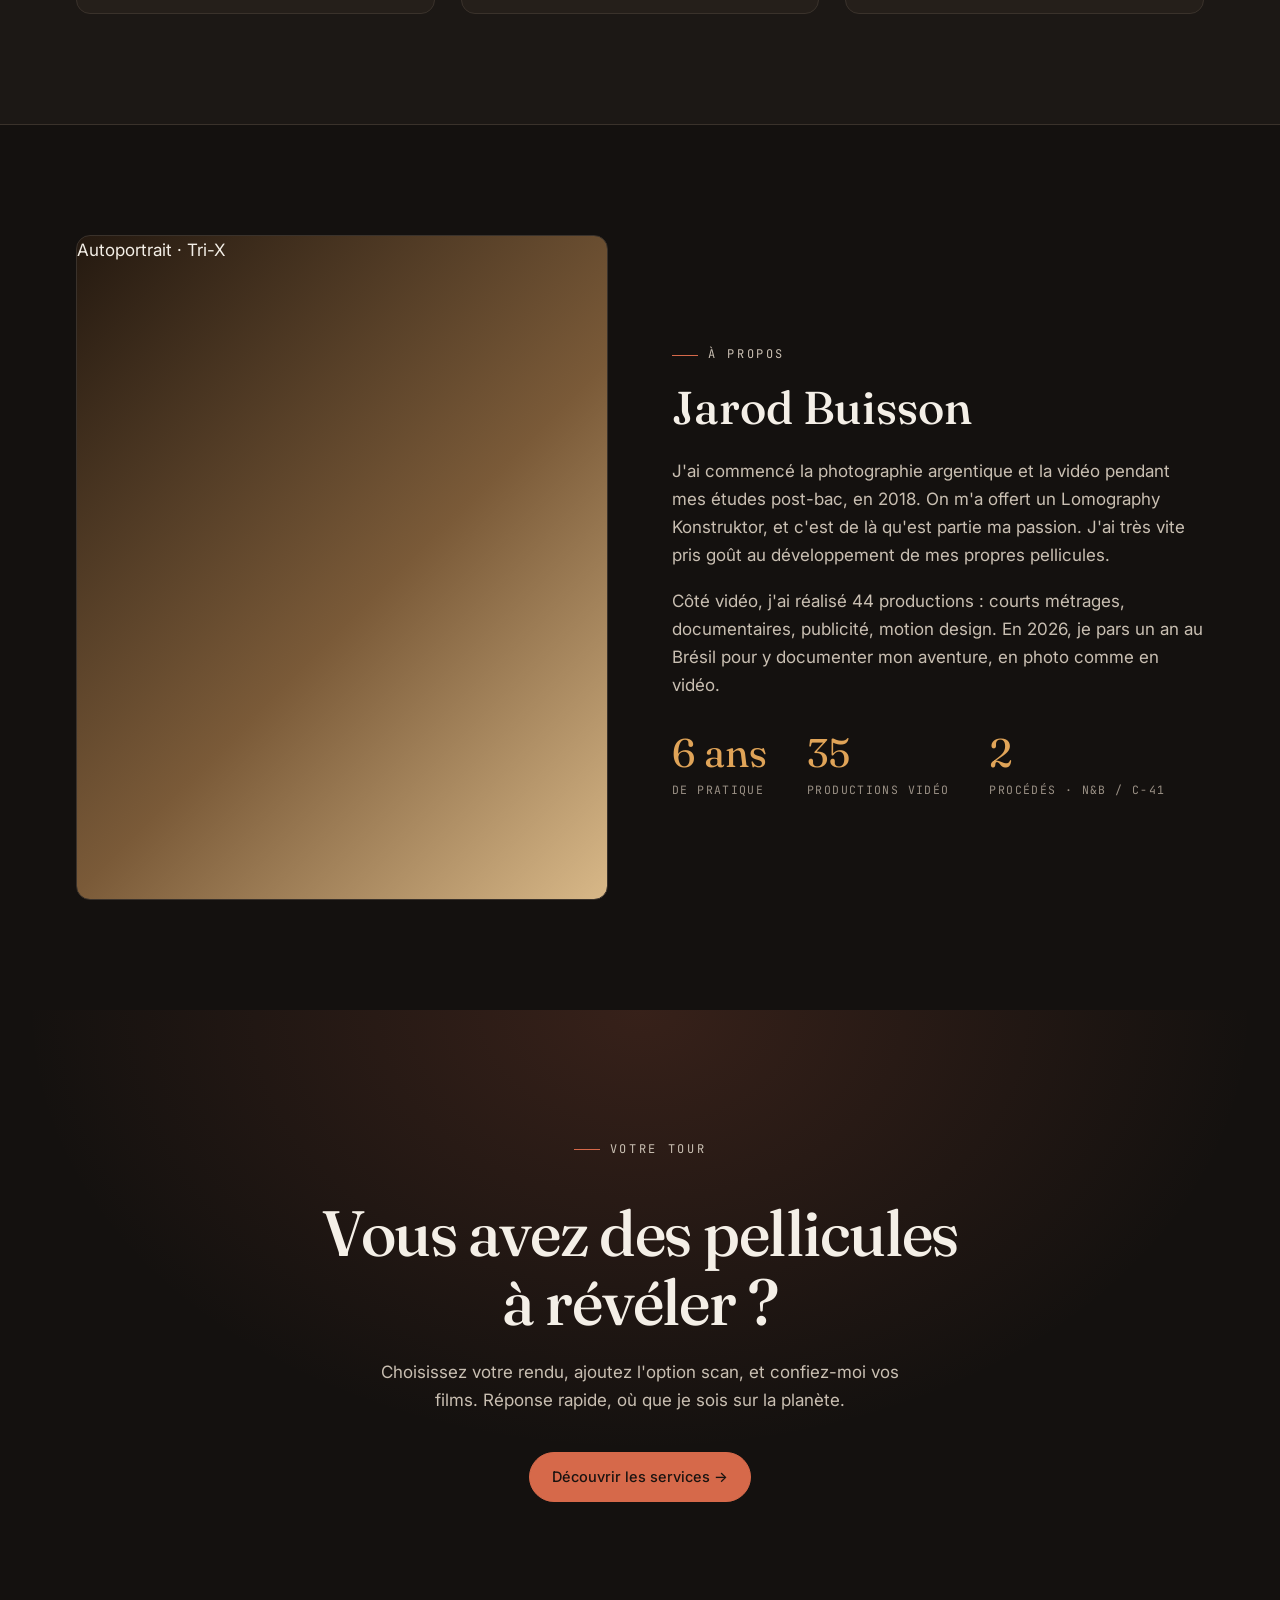
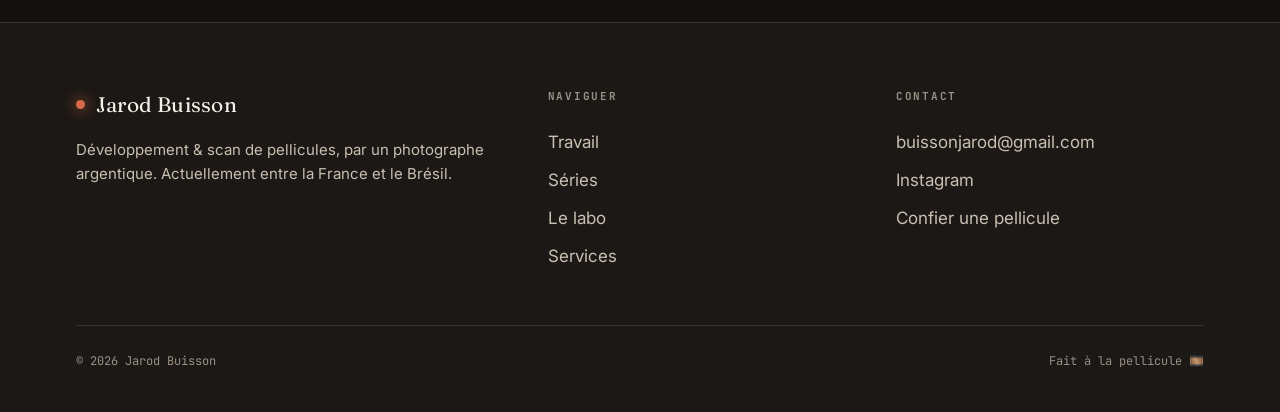
==== commit 1cc47250: "Galerie « Travail récent » : 17 vraies photos optimisées - Remplace les placeholders en dégradé par " ====
--- a/index.html
+++ b/index.html
@@ -66,33 +66,73 @@
       </div>
 
       <div class="gallery">
-        <figure class="frame span-7">
-          <span class="label">Portra 400</span><span class="num">Nº 12 · ƒ/2.8</span>
-          <div class="shot f-amber"></div>
-        </figure>
-        <figure class="frame span-5">
-          <span class="label">HP5 Plus</span><span class="num">Nº 07 · ƒ/4</span>
-          <div class="shot f-bw"></div>
-        </figure>
-        <figure class="frame span-4">
-          <span class="label">Ektar 100</span><span class="num">Nº 21 · ƒ/5.6</span>
-          <div class="shot f-green"></div>
-        </figure>
-        <figure class="frame span-4">
-          <span class="label">Cinestill 800T</span><span class="num">Nº 03 · ƒ/1.8</span>
-          <div class="shot f-red"></div>
-        </figure>
-        <figure class="frame span-4">
-          <span class="label">Tri-X 400</span><span class="num">Nº 18 · ƒ/8</span>
-          <div class="shot f-sepia"></div>
-        </figure>
-        <figure class="frame span-8">
-          <span class="label">Portra 160</span><span class="num">Nº 09 · ƒ/2</span>
-          <div class="shot f-blue"></div>
-        </figure>
-        <figure class="frame span-4">
-          <span class="label">Delta 3200</span><span class="num">Nº 25 · ƒ/2.8</span>
-          <div class="shot f-bw"></div>
+        <figure class="frame">
+          <span class="label">Tri-X 400</span><span class="num">2 juin 2026</span>
+          <div class="shot"><img src="images/gallery/trix-400-0602-1.jpg" alt="Tri-X 400 — 2 juin 2026" loading="lazy" width="1200" height="800"></div>
+        </figure>
+        <figure class="frame">
+          <span class="label">Cinepocket 250D</span><span class="num">25 mars 2026</span>
+          <div class="shot"><img src="images/gallery/cinepocket-250d-0325-2.jpg" alt="Cinepocket 250D — 25 mars 2026" loading="lazy" width="800" height="1200"></div>
+        </figure>
+        <figure class="frame">
+          <span class="label">Portra 400</span><span class="num">30 avril 2026</span>
+          <div class="shot"><img src="images/gallery/portra-400-0430-2.jpg" alt="Portra 400 — 30 avril 2026" loading="lazy" width="1200" height="800"></div>
+        </figure>
+        <figure class="frame">
+          <span class="label">Gold 200</span><span class="num">7 mai 2026</span>
+          <div class="shot"><img src="images/gallery/gold-200-0507-1.jpg" alt="Gold 200 — 7 mai 2026" loading="lazy" width="1200" height="800"></div>
+        </figure>
+        <figure class="frame">
+          <span class="label">Fuji 200</span><span class="num">12 mai 2026</span>
+          <div class="shot"><img src="images/gallery/fuji-200-0512-5.jpg" alt="Fuji 200 — 12 mai 2026" loading="lazy" width="800" height="1200"></div>
+        </figure>
+        <figure class="frame">
+          <span class="label">Cinepocket 250D</span><span class="num">25 mars 2026</span>
+          <div class="shot"><img src="images/gallery/cinepocket-250d-0325-1.jpg" alt="Cinepocket 250D — 25 mars 2026" loading="lazy" width="1200" height="800"></div>
+        </figure>
+        <figure class="frame">
+          <span class="label">Fuji 200</span><span class="num">12 mai 2026</span>
+          <div class="shot"><img src="images/gallery/fuji-200-0512-1.jpg" alt="Fuji 200 — 12 mai 2026" loading="lazy" width="1200" height="800"></div>
+        </figure>
+        <figure class="frame">
+          <span class="label">Portra 400</span><span class="num">30 avril 2026</span>
+          <div class="shot"><img src="images/gallery/portra-400-0430-1.jpg" alt="Portra 400 — 30 avril 2026" loading="lazy" width="800" height="1200"></div>
+        </figure>
+        <figure class="frame">
+          <span class="label">Tri-X 400</span><span class="num">2 juin 2026</span>
+          <div class="shot"><img src="images/gallery/trix-400-0602-2.jpg" alt="Tri-X 400 — 2 juin 2026" loading="lazy" width="1200" height="800"></div>
+        </figure>
+        <figure class="frame">
+          <span class="label">Cinepocket 250D</span><span class="num">13 mai 2026</span>
+          <div class="shot"><img src="images/gallery/cinepocket-250d-0513-1.jpg" alt="Cinepocket 250D — 13 mai 2026" loading="lazy" width="1200" height="800"></div>
+        </figure>
+        <figure class="frame">
+          <span class="label">Fuji 200</span><span class="num">12 mai 2026</span>
+          <div class="shot"><img src="images/gallery/fuji-200-0512-2.jpg" alt="Fuji 200 — 12 mai 2026" loading="lazy" width="1200" height="800"></div>
+        </figure>
+        <figure class="frame">
+          <span class="label">Portra 400</span><span class="num">30 avril 2026</span>
+          <div class="shot"><img src="images/gallery/portra-400-0430-4.jpg" alt="Portra 400 — 30 avril 2026" loading="lazy" width="800" height="1200"></div>
+        </figure>
+        <figure class="frame">
+          <span class="label">Gold 200</span><span class="num">7 mai 2026</span>
+          <div class="shot"><img src="images/gallery/gold-200-0507-2.jpg" alt="Gold 200 — 7 mai 2026" loading="lazy" width="1200" height="800"></div>
+        </figure>
+        <figure class="frame">
+          <span class="label">Cinepocket 250D</span><span class="num">25 mars 2026</span>
+          <div class="shot"><img src="images/gallery/cinepocket-250d-0325-3.jpg" alt="Cinepocket 250D — 25 mars 2026" loading="lazy" width="1200" height="800"></div>
+        </figure>
+        <figure class="frame">
+          <span class="label">Fuji 200</span><span class="num">12 mai 2026</span>
+          <div class="shot"><img src="images/gallery/fuji-200-0512-3.jpg" alt="Fuji 200 — 12 mai 2026" loading="lazy" width="1200" height="800"></div>
+        </figure>
+        <figure class="frame">
+          <span class="label">Portra 400</span><span class="num">30 avril 2026</span>
+          <div class="shot"><img src="images/gallery/portra-400-0430-3.jpg" alt="Portra 400 — 30 avril 2026" loading="lazy" width="1200" height="800"></div>
+        </figure>
+        <figure class="frame">
+          <span class="label">Fuji 200</span><span class="num">12 mai 2026</span>
+          <div class="shot"><img src="images/gallery/fuji-200-0512-4.jpg" alt="Fuji 200 — 12 mai 2026" loading="lazy" width="1200" height="800"></div>
         </figure>
       </div>
     </div>
--- a/css/style.css
+++ b/css/style.css
@@ -128,6 +128,10 @@
   transition: transform .2s ease, background .2s, box-shadow .2s;
 }
 .btn:hover { transform: translateY(-2px); box-shadow: 0 10px 30px rgba(214,105,74,.28); }
+.btn:disabled, .btn[disabled] {
+  opacity: .45; cursor: not-allowed;
+  transform: none; box-shadow: none;
+}
 .btn.ghost {
   background: transparent; color: var(--ink);
   border-color: var(--line);
@@ -234,19 +238,26 @@
 .frame::after  { bottom: 0; }
 .frame .shot {
   margin: 4px 12px;
-  aspect-ratio: 3/2;
   border-radius: 2px;
   position: relative;
   overflow: hidden;
 }
+.frame .shot img {
+  display: block;
+  width: 100%;
+  height: auto;
+  border-radius: 2px;
+}
 .frame .label {
-  position: absolute; top: 16px; left: 22px;
+  position: absolute; top: 18px; left: 24px;
   font-family: var(--mono); font-size: 10px; letter-spacing: .12em;
-  color: rgba(224,164,88,.85); z-index: 2; text-transform: uppercase;
+  color: rgba(255,212,156,.95); z-index: 2; text-transform: uppercase;
+  text-shadow: 0 1px 4px rgba(0,0,0,.75);
 }
 .frame .num {
-  position: absolute; bottom: 16px; right: 22px;
-  font-family: var(--mono); font-size: 10px; color: rgba(244,239,231,.5); z-index: 2;
+  position: absolute; bottom: 18px; right: 24px;
+  font-family: var(--mono); font-size: 10px; color: rgba(244,239,231,.92); z-index: 2;
+  text-shadow: 0 1px 4px rgba(0,0,0,.75);
 }
 
 /* duotones évoquant la pellicule */
@@ -258,15 +269,15 @@
 .f-sepia  { background: linear-gradient(135deg, #241910, #7a5a38 55%, #d8b888); }
 
 .gallery {
-  display: grid;
-  grid-template-columns: repeat(12, 1fr);
-  gap: 22px;
-}
-.gallery .frame { transition: transform .4s ease, box-shadow .4s ease; }
+  column-count: 3;
+  column-gap: 22px;
+}
+.gallery .frame {
+  break-inside: avoid;
+  margin: 0 0 22px;
+  transition: transform .4s ease, box-shadow .4s ease;
+}
 .gallery .frame:hover { transform: translateY(-6px); box-shadow: 0 24px 50px rgba(0,0,0,.45); }
-.span-7 { grid-column: span 7; } .span-5 { grid-column: span 5; }
-.span-6 { grid-column: span 6; } .span-4 { grid-column: span 4; }
-.span-8 { grid-column: span 8; } .span-12 { grid-column: span 12; }
 
 /* Projets / séries — liste éditoriale */
 .series { border-top: 1px solid var(--line); }
@@ -372,6 +383,15 @@
   font-family: var(--serif); font-size: 30px; color: var(--safelight);
   letter-spacing: 0; line-height: 1;
 }
+.glabel-hint {
+  margin: -8px 0 18px;
+  padding: 12px 14px;
+  background: rgba(110,143,106,.08);
+  border: 1px solid rgba(110,143,106,.3);
+  border-radius: var(--r-s);
+  font-size: 13.5px; color: var(--ink-soft); line-height: 1.55;
+}
+.glabel-hint em { color: var(--amber); font-style: normal; }
 .opts { display: grid; grid-template-columns: repeat(2, 1fr); gap: 16px; }
 .opts.three { grid-template-columns: repeat(3, 1fr); }
 
@@ -432,6 +452,81 @@
 .stepper input { width: 64px; text-align: center; border: 0; background: none; color: var(--ink); font-family: var(--mono); font-size: 17px; }
 .stepper input::-webkit-outer-spin-button,.stepper input::-webkit-inner-spin-button{-webkit-appearance:none;margin:0;}
 
+/* variante compacte utilisée dans les cartes pellicules */
+.stepper.stepper-sm button { width: 36px; height: 38px; font-size: 18px; }
+.stepper.stepper-sm input { width: 42px; font-size: 15px; }
+
+/* étape 01 : cartes de pellicules avec mini-steppers intégrés ---------- */
+.pellicules {
+  display: grid;
+  grid-template-columns: repeat(2, 1fr);
+  gap: 16px;
+}
+.pellicule-card {
+  display: flex; flex-direction: column;
+  background: var(--bg-3);
+  border: 1px solid var(--line);
+  border-radius: var(--r);
+  padding: 22px 22px 18px;
+  transition: border-color .2s;
+}
+.pellicule-card:hover { border-color: #5a4f44; }
+.pellicule-card .swatch {
+  width: 100%; height: 64px; border-radius: var(--r-s);
+  margin-bottom: 16px; border: 1px solid rgba(255,255,255,.06);
+}
+.pellicule-card .pc-title {
+  font-family: var(--serif); font-size: 20px; font-weight: 500;
+  margin: 0 0 5px;
+}
+.pellicule-card .pc-desc {
+  font-size: 13.5px; color: var(--muted);
+  margin: 0 0 16px; line-height: 1.4;
+}
+.pc-formats {
+  display: flex; flex-direction: column; gap: 10px;
+  margin-top: auto;
+  border-top: 1px dashed var(--line);
+  padding-top: 14px;
+}
+.pc-format-row {
+  display: flex; justify-content: space-between; align-items: center;
+  gap: 14px;
+}
+.pc-format-row .pc-fmt {
+  font-family: var(--mono); font-size: 13px;
+  color: var(--ink-soft); letter-spacing: .04em;
+}
+
+.empty-hint {
+  margin: 18px 0 0;
+  font-family: var(--mono); font-size: 12.5px;
+  color: var(--safelight); letter-spacing: .04em;
+}
+
+/* aperçu photo du rendu sélectionné (étape 02) */
+.rendu-preview { margin: 20px 0 0; }
+.rendu-preview img {
+  width: 100%;
+  aspect-ratio: 3 / 2;
+  object-fit: cover;
+  display: block;
+  border-radius: var(--r-s);
+  border: 1px solid var(--line);
+  background: var(--bg-3);
+}
+.rendu-preview figcaption {
+  display: flex; align-items: center; gap: 9px;
+  font-family: var(--mono); font-size: 11.5px;
+  letter-spacing: .08em; text-transform: uppercase;
+  color: var(--muted); margin-top: 11px;
+}
+.rendu-preview .rp-dot {
+  width: 7px; height: 7px; border-radius: 50%;
+  background: var(--amber); box-shadow: 0 0 10px var(--amber);
+  flex-shrink: 0;
+}
+
 /* récap collant */
 .recap {
   position: sticky; top: 100px;
@@ -443,6 +538,9 @@
 .recap-row { display: flex; justify-content: space-between; gap: 14px; padding: 13px 0; border-bottom: 1px dashed var(--line); font-size: 14.5px; }
 .recap-row .rk { color: var(--muted); }
 .recap-row .rv { color: var(--ink); text-align: right; font-weight: 500; }
+/* variante : valeur sur plusieurs lignes (composition pellicules) */
+.recap-row.recap-row-stack { align-items: flex-start; }
+.recap-row.recap-row-stack .rv { display: flex; flex-direction: column; gap: 4px; }
 .recap-total { display: flex; justify-content: space-between; align-items: baseline; margin: 24px 0; }
 .recap-total .tk { font-family: var(--mono); font-size: 12px; letter-spacing: .12em; text-transform: uppercase; color: var(--muted); }
 .recap-total .tv { font-family: var(--serif); font-size: 42px; color: var(--amber); }
@@ -453,13 +551,79 @@
 .howto { display: grid; grid-template-columns: repeat(4,1fr); gap: 22px; margin-top: 10px; }
 .howto .step .k { color: var(--safelight); }
 
-/* message d'envoi (mock) */
+/* message d'envoi (succès par défaut, .err pour fallback en cas d'échec) */
 .sent {
   margin-top: 22px; padding: 16px 18px; border-radius: var(--r-s);
   background: rgba(110,143,106,.12); border: 1px solid var(--green);
   color: #c4d6bf; font-size: 14px; display: none;
 }
 .sent.show { display: block; }
+.sent.err {
+  background: rgba(214,105,74,.12);
+  border-color: var(--safelight);
+  color: #f4d1c5;
+}
+
+/* encart conditionnel sous l'option Envoi postal */
+.return-notice {
+  display: flex; gap: 10px; align-items: flex-start;
+  margin-top: 14px; padding: 14px 18px;
+  background: rgba(224,164,88,.08);
+  border: 1px solid rgba(224,164,88,.4);
+  border-radius: var(--r-s);
+  font-size: 13.5px; color: var(--ink-soft); line-height: 1.5;
+}
+.return-notice .rn-icon { font-size: 18px; line-height: 1; flex-shrink: 0; }
+/* l'attribut [hidden] doit l'emporter sur le display:flex ci-dessus */
+.return-notice[hidden] { display: none; }
+
+/* bloc affiché dans le message de succès quand paiement = Virement */
+.virement-block {
+  margin-top: 16px; padding: 16px 18px;
+  background: rgba(214,105,74,.08);
+  border: 1px solid var(--safelight);
+  border-radius: var(--r-s);
+}
+.virement-block .vb-label {
+  font-family: var(--mono); font-size: 11.5px;
+  letter-spacing: .1em; text-transform: uppercase;
+  color: var(--ink-soft); margin: 0 0 8px;
+}
+.virement-code {
+  display: inline-block;
+  font-family: var(--mono); font-size: 18px;
+  color: var(--amber); letter-spacing: .12em; font-weight: 500;
+  user-select: all;
+  background: rgba(0,0,0,.22);
+  padding: 6px 10px; border-radius: 6px;
+}
+
+/* étape 05 : paiement par virement (PayPal / Wero), option unique */
+.pay-panel {
+  background: var(--bg-3);
+  border: 1px solid var(--line);
+  border-radius: var(--r);
+  padding: 22px 22px 20px;
+}
+.pay-intro { margin: 0 0 16px; font-size: 14.5px; color: var(--ink-soft); line-height: 1.55; }
+.pay-intro b { color: var(--ink); font-weight: 600; }
+.pay-ref {
+  display: flex; flex-direction: column; gap: 8px;
+  padding: 16px 18px;
+  background: rgba(214,105,74,.08);
+  border: 1px solid var(--safelight);
+  border-radius: var(--r-s);
+}
+.pay-ref .pr-label {
+  font-family: var(--mono); font-size: 11.5px;
+  letter-spacing: .1em; text-transform: uppercase; color: var(--ink-soft);
+}
+.pay-ref .pr-code {
+  font-family: var(--mono); font-size: 26px; font-weight: 500;
+  letter-spacing: .24em; color: var(--amber);
+  user-select: all; line-height: 1.1;
+}
+.pay-note { margin: 14px 0 0; font-size: 12.5px; color: var(--muted); line-height: 1.5; }
 
 /* =========================================================================
    Responsive
@@ -470,14 +634,16 @@
   .about, .config { grid-template-columns: 1fr; gap: 40px; }
   .steps, .howto { grid-template-columns: 1fr; }
   .footer-grid { grid-template-columns: 1fr; gap: 30px; }
-  .gallery > * { grid-column: span 12 !important; }
+  .gallery { column-count: 2; }
   .opts.three { grid-template-columns: 1fr; }
+  .pellicules { grid-template-columns: 1fr; }
   .recap { position: static; }
   .serie { grid-template-columns: 40px 1fr auto; gap: 16px; }
 }
 @media (max-width: 560px) {
   body { font-size: 16px; }
   .section { padding: 80px 0; }
+  .gallery { column-count: 1; }
   .opts { grid-template-columns: 1fr; }
   .row2 { grid-template-columns: 1fr; }
   .stats { flex-wrap: wrap; gap: 24px; }
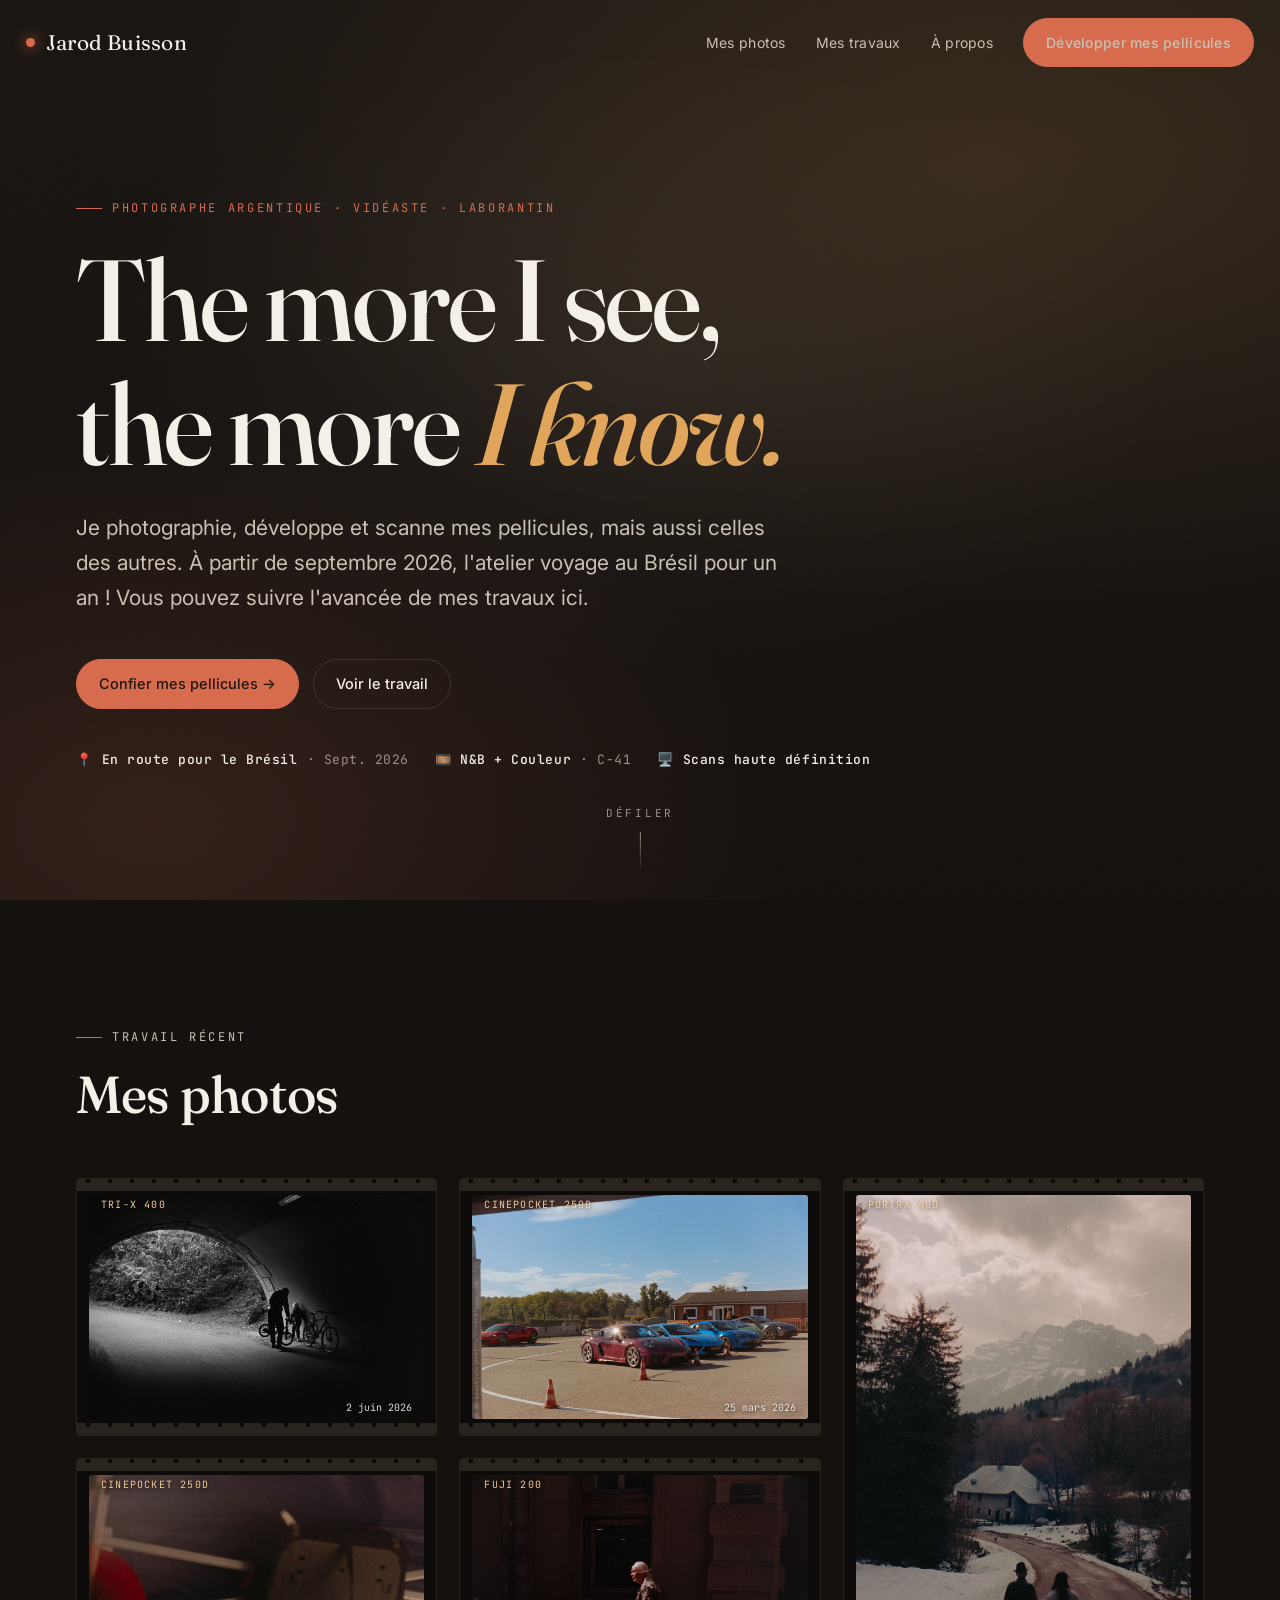
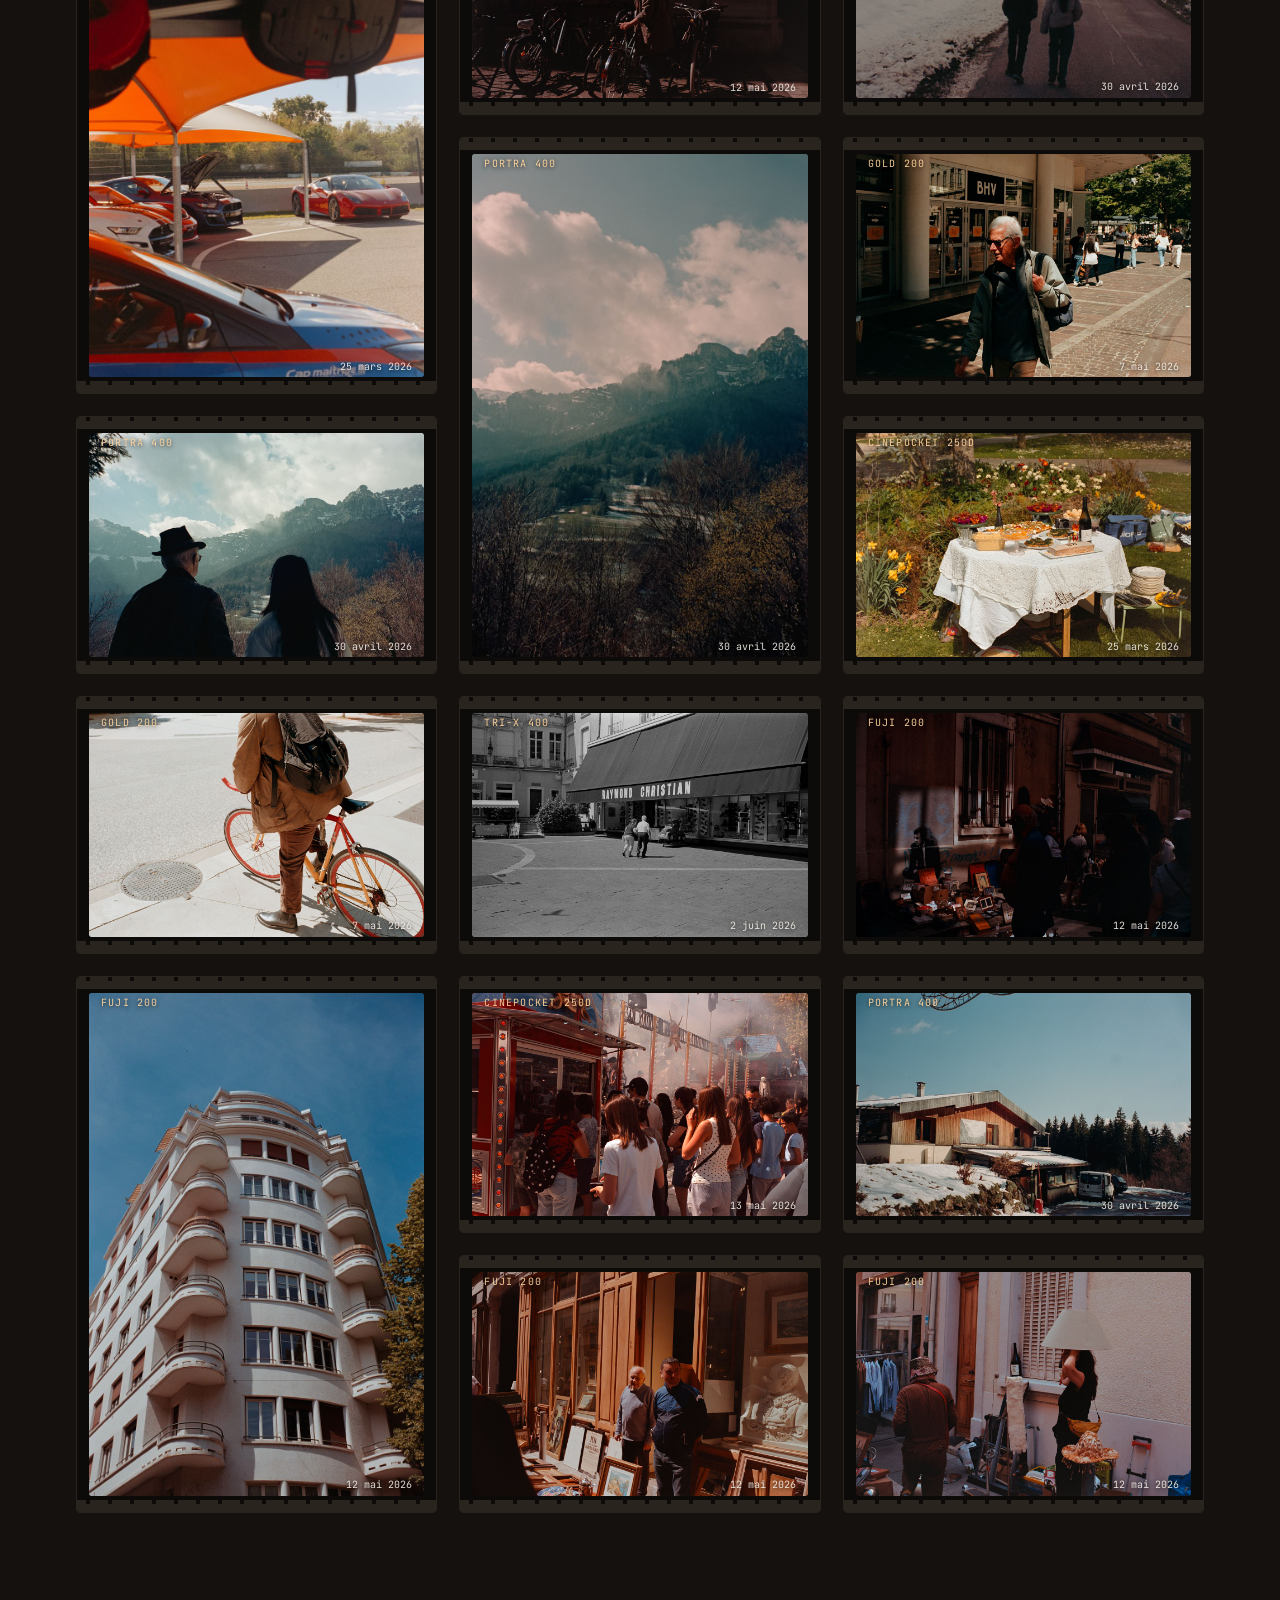
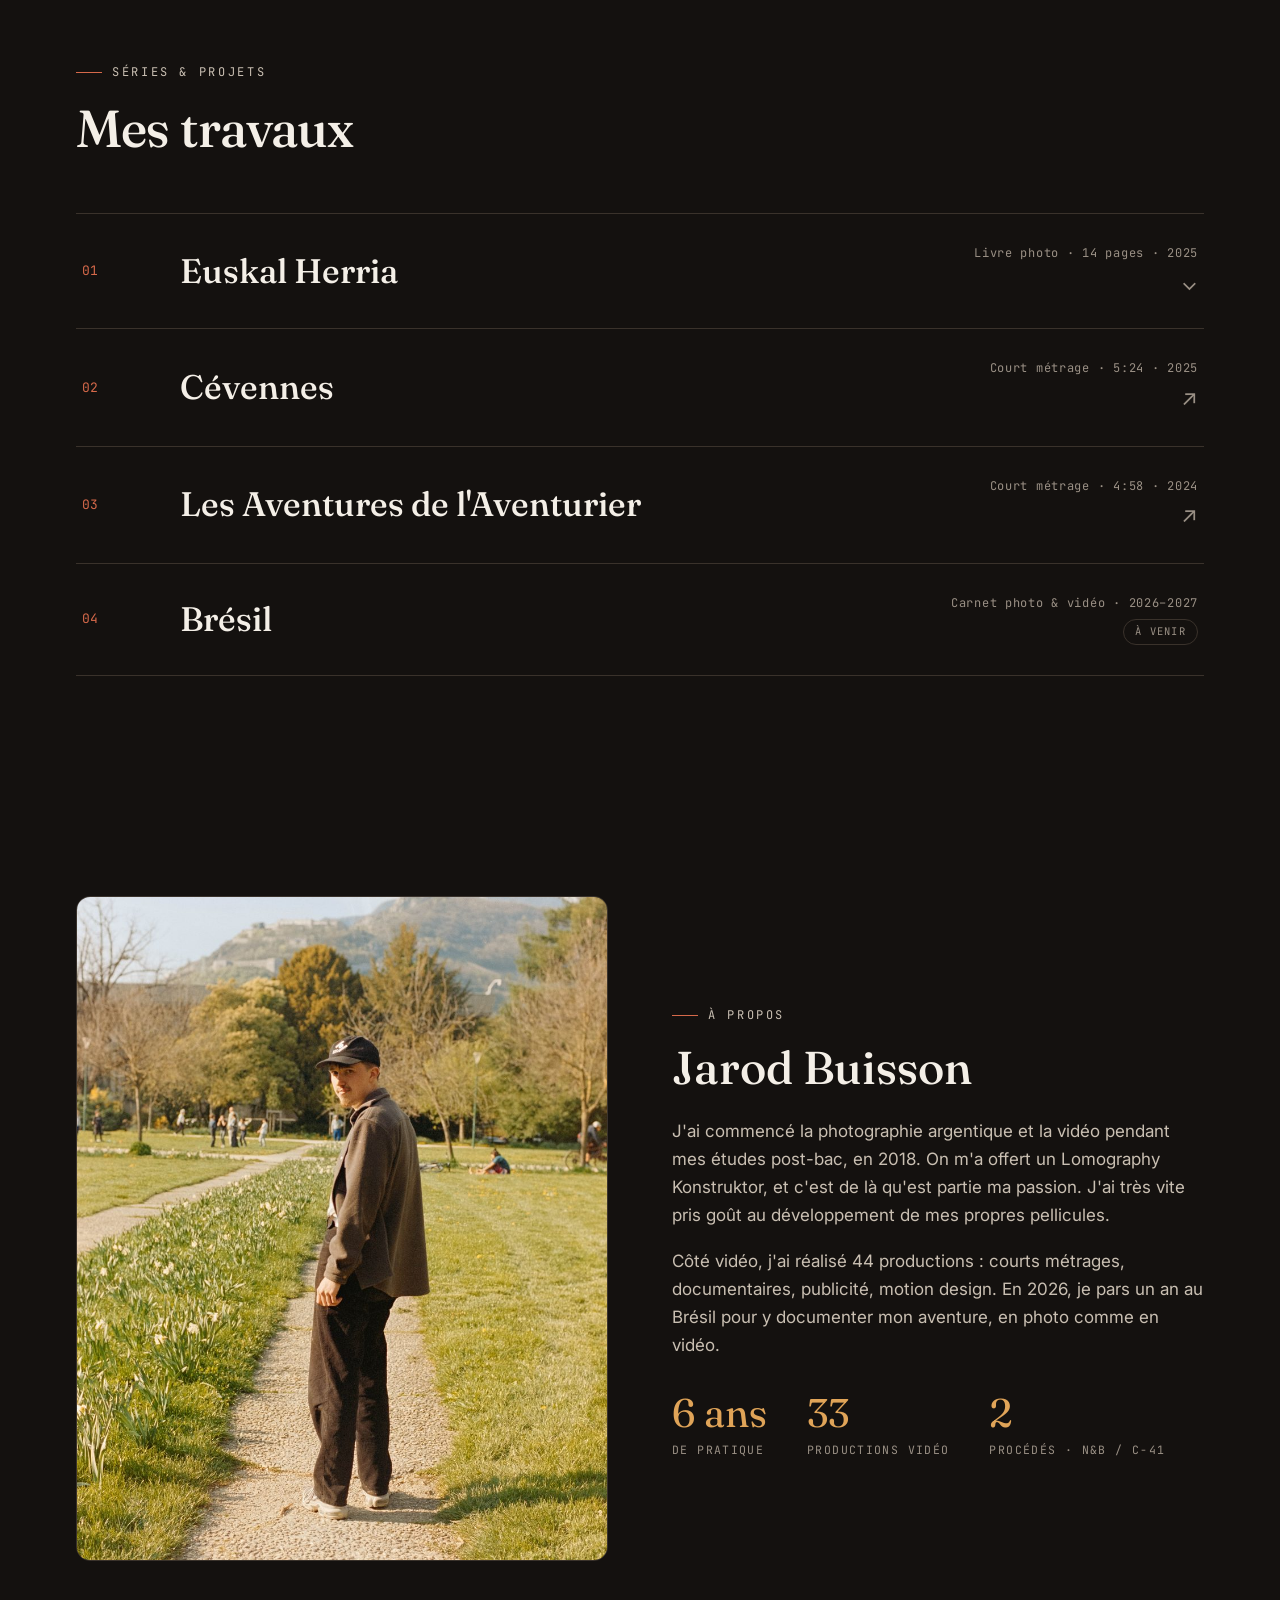
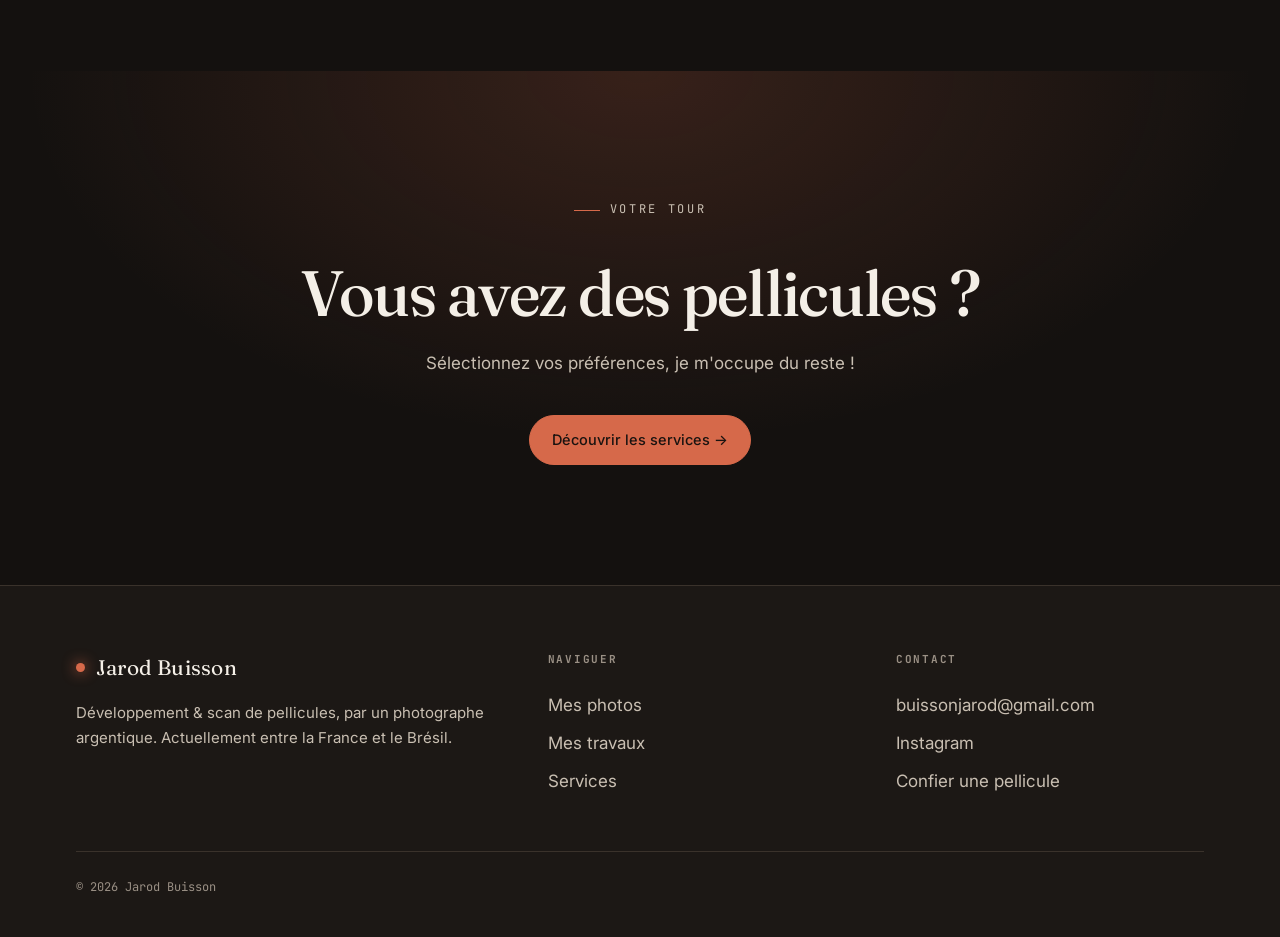
==== commit 5385fcbd: "Refonte page d'accueil : textes, photo À propos, séries dépliables, lightbox Textes : - Hero : titre" ====
--- a/index.html
+++ b/index.html
@@ -16,9 +16,8 @@
   <nav class="nav" id="nav">
     <a href="index.html" class="brand"><span class="dot"></span> Jarod Buisson</a>
     <div class="nav-links">
-      <a href="#travail">Travail</a>
-      <a href="#series">Séries</a>
-      <a href="#labo">Le labo</a>
+      <a href="#travail">Mes photos</a>
+      <a href="#series">Mes travaux</a>
       <a href="#apropos">À propos</a>
       <a class="btn" href="services.html">Développer mes pellicules</a>
     </div>
@@ -29,9 +28,8 @@
 
   <div class="mobile-menu" id="mobileMenu">
     <button class="close" id="menuClose" aria-label="Fermer">×</button>
-    <a href="#travail">Travail</a>
-    <a href="#series">Séries</a>
-    <a href="#labo">Le labo</a>
+    <a href="#travail">Mes photos</a>
+    <a href="#series">Mes travaux</a>
     <a href="#apropos">À propos</a>
     <a href="services.html">Services</a>
   </div>
@@ -41,8 +39,8 @@
     <div class="hero-bg"></div>
     <div class="wrap">
       <p class="eyebrow">Photographe argentique · Vidéaste · Laborantin</p>
-      <h1>La lumière,<br>capturée sur<br><em>la pellicule.</em></h1>
-      <p class="lead">Je photographie, développe et scanne mes films à la main. À partir de septembre, l'atelier voyage au Brésil pour un an&nbsp;! Vous pouvez suivre l'avancée de mes travaux ici.</p>
+      <h1>The more I see,<br>the more <em>I know.</em></h1>
+      <p class="lead">Je photographie, développe et scanne mes pellicules, mais aussi celles des autres. À partir de septembre 2026, l'atelier voyage au Brésil pour un an&nbsp;! Vous pouvez suivre l'avancée de mes travaux ici.</p>
       <div class="hero-cta">
         <a class="btn" href="services.html">Confier mes pellicules →</a>
         <a class="btn ghost" href="#travail">Voir le travail</a>
@@ -61,78 +59,77 @@
     <div class="wrap">
       <div class="section-head">
         <p class="eyebrow">Travail récent</p>
-        <h2>Des images qui gardent le grain et l'instant.</h2>
-        <p>Une sélection de tirages numérisés depuis mes négatifs. Chaque image conserve le rendu propre à son film&nbsp;: contraste, couleurs, et cette texture qu'aucun capteur n'imite vraiment.</p>
+        <h2>Mes photos</h2>
       </div>
 
       <div class="gallery">
         <figure class="frame">
           <span class="label">Tri-X 400</span><span class="num">2 juin 2026</span>
-          <div class="shot"><img src="images/gallery/trix-400-0602-1.jpg" alt="Tri-X 400 — 2 juin 2026" loading="lazy" width="1200" height="800"></div>
+          <div class="shot"><img src="images/gallery/trix-400-0602-1.jpg" data-full="images/large/trix-400-0602-1.jpg" alt="Tri-X 400 — 2 juin 2026" loading="lazy" width="1200" height="800"></div>
         </figure>
         <figure class="frame">
           <span class="label">Cinepocket 250D</span><span class="num">25 mars 2026</span>
-          <div class="shot"><img src="images/gallery/cinepocket-250d-0325-2.jpg" alt="Cinepocket 250D — 25 mars 2026" loading="lazy" width="800" height="1200"></div>
+          <div class="shot"><img src="images/gallery/cinepocket-250d-0325-2.jpg" data-full="images/large/cinepocket-250d-0325-2.jpg" alt="Cinepocket 250D — 25 mars 2026" loading="lazy" width="800" height="1200"></div>
         </figure>
         <figure class="frame">
           <span class="label">Portra 400</span><span class="num">30 avril 2026</span>
-          <div class="shot"><img src="images/gallery/portra-400-0430-2.jpg" alt="Portra 400 — 30 avril 2026" loading="lazy" width="1200" height="800"></div>
+          <div class="shot"><img src="images/gallery/portra-400-0430-2.jpg" data-full="images/large/portra-400-0430-2.jpg" alt="Portra 400 — 30 avril 2026" loading="lazy" width="1200" height="800"></div>
         </figure>
         <figure class="frame">
           <span class="label">Gold 200</span><span class="num">7 mai 2026</span>
-          <div class="shot"><img src="images/gallery/gold-200-0507-1.jpg" alt="Gold 200 — 7 mai 2026" loading="lazy" width="1200" height="800"></div>
-        </figure>
-        <figure class="frame">
-          <span class="label">Fuji 200</span><span class="num">12 mai 2026</span>
-          <div class="shot"><img src="images/gallery/fuji-200-0512-5.jpg" alt="Fuji 200 — 12 mai 2026" loading="lazy" width="800" height="1200"></div>
+          <div class="shot"><img src="images/gallery/gold-200-0507-1.jpg" data-full="images/large/gold-200-0507-1.jpg" alt="Gold 200 — 7 mai 2026" loading="lazy" width="1200" height="800"></div>
+        </figure>
+        <figure class="frame">
+          <span class="label">Fuji 200</span><span class="num">12 mai 2026</span>
+          <div class="shot"><img src="images/gallery/fuji-200-0512-5.jpg" data-full="images/large/fuji-200-0512-5.jpg" alt="Fuji 200 — 12 mai 2026" loading="lazy" width="800" height="1200"></div>
         </figure>
         <figure class="frame">
           <span class="label">Cinepocket 250D</span><span class="num">25 mars 2026</span>
-          <div class="shot"><img src="images/gallery/cinepocket-250d-0325-1.jpg" alt="Cinepocket 250D — 25 mars 2026" loading="lazy" width="1200" height="800"></div>
-        </figure>
-        <figure class="frame">
-          <span class="label">Fuji 200</span><span class="num">12 mai 2026</span>
-          <div class="shot"><img src="images/gallery/fuji-200-0512-1.jpg" alt="Fuji 200 — 12 mai 2026" loading="lazy" width="1200" height="800"></div>
+          <div class="shot"><img src="images/gallery/cinepocket-250d-0325-1.jpg" data-full="images/large/cinepocket-250d-0325-1.jpg" alt="Cinepocket 250D — 25 mars 2026" loading="lazy" width="1200" height="800"></div>
+        </figure>
+        <figure class="frame">
+          <span class="label">Fuji 200</span><span class="num">12 mai 2026</span>
+          <div class="shot"><img src="images/gallery/fuji-200-0512-1.jpg" data-full="images/large/fuji-200-0512-1.jpg" alt="Fuji 200 — 12 mai 2026" loading="lazy" width="1200" height="800"></div>
         </figure>
         <figure class="frame">
           <span class="label">Portra 400</span><span class="num">30 avril 2026</span>
-          <div class="shot"><img src="images/gallery/portra-400-0430-1.jpg" alt="Portra 400 — 30 avril 2026" loading="lazy" width="800" height="1200"></div>
+          <div class="shot"><img src="images/gallery/portra-400-0430-1.jpg" data-full="images/large/portra-400-0430-1.jpg" alt="Portra 400 — 30 avril 2026" loading="lazy" width="800" height="1200"></div>
         </figure>
         <figure class="frame">
           <span class="label">Tri-X 400</span><span class="num">2 juin 2026</span>
-          <div class="shot"><img src="images/gallery/trix-400-0602-2.jpg" alt="Tri-X 400 — 2 juin 2026" loading="lazy" width="1200" height="800"></div>
+          <div class="shot"><img src="images/gallery/trix-400-0602-2.jpg" data-full="images/large/trix-400-0602-2.jpg" alt="Tri-X 400 — 2 juin 2026" loading="lazy" width="1200" height="800"></div>
         </figure>
         <figure class="frame">
           <span class="label">Cinepocket 250D</span><span class="num">13 mai 2026</span>
-          <div class="shot"><img src="images/gallery/cinepocket-250d-0513-1.jpg" alt="Cinepocket 250D — 13 mai 2026" loading="lazy" width="1200" height="800"></div>
-        </figure>
-        <figure class="frame">
-          <span class="label">Fuji 200</span><span class="num">12 mai 2026</span>
-          <div class="shot"><img src="images/gallery/fuji-200-0512-2.jpg" alt="Fuji 200 — 12 mai 2026" loading="lazy" width="1200" height="800"></div>
+          <div class="shot"><img src="images/gallery/cinepocket-250d-0513-1.jpg" data-full="images/large/cinepocket-250d-0513-1.jpg" alt="Cinepocket 250D — 13 mai 2026" loading="lazy" width="1200" height="800"></div>
+        </figure>
+        <figure class="frame">
+          <span class="label">Fuji 200</span><span class="num">12 mai 2026</span>
+          <div class="shot"><img src="images/gallery/fuji-200-0512-2.jpg" data-full="images/large/fuji-200-0512-2.jpg" alt="Fuji 200 — 12 mai 2026" loading="lazy" width="1200" height="800"></div>
         </figure>
         <figure class="frame">
           <span class="label">Portra 400</span><span class="num">30 avril 2026</span>
-          <div class="shot"><img src="images/gallery/portra-400-0430-4.jpg" alt="Portra 400 — 30 avril 2026" loading="lazy" width="800" height="1200"></div>
+          <div class="shot"><img src="images/gallery/portra-400-0430-4.jpg" data-full="images/large/portra-400-0430-4.jpg" alt="Portra 400 — 30 avril 2026" loading="lazy" width="800" height="1200"></div>
         </figure>
         <figure class="frame">
           <span class="label">Gold 200</span><span class="num">7 mai 2026</span>
-          <div class="shot"><img src="images/gallery/gold-200-0507-2.jpg" alt="Gold 200 — 7 mai 2026" loading="lazy" width="1200" height="800"></div>
+          <div class="shot"><img src="images/gallery/gold-200-0507-2.jpg" data-full="images/large/gold-200-0507-2.jpg" alt="Gold 200 — 7 mai 2026" loading="lazy" width="1200" height="800"></div>
         </figure>
         <figure class="frame">
           <span class="label">Cinepocket 250D</span><span class="num">25 mars 2026</span>
-          <div class="shot"><img src="images/gallery/cinepocket-250d-0325-3.jpg" alt="Cinepocket 250D — 25 mars 2026" loading="lazy" width="1200" height="800"></div>
-        </figure>
-        <figure class="frame">
-          <span class="label">Fuji 200</span><span class="num">12 mai 2026</span>
-          <div class="shot"><img src="images/gallery/fuji-200-0512-3.jpg" alt="Fuji 200 — 12 mai 2026" loading="lazy" width="1200" height="800"></div>
+          <div class="shot"><img src="images/gallery/cinepocket-250d-0325-3.jpg" data-full="images/large/cinepocket-250d-0325-3.jpg" alt="Cinepocket 250D — 25 mars 2026" loading="lazy" width="1200" height="800"></div>
+        </figure>
+        <figure class="frame">
+          <span class="label">Fuji 200</span><span class="num">12 mai 2026</span>
+          <div class="shot"><img src="images/gallery/fuji-200-0512-3.jpg" data-full="images/large/fuji-200-0512-3.jpg" alt="Fuji 200 — 12 mai 2026" loading="lazy" width="1200" height="800"></div>
         </figure>
         <figure class="frame">
           <span class="label">Portra 400</span><span class="num">30 avril 2026</span>
-          <div class="shot"><img src="images/gallery/portra-400-0430-3.jpg" alt="Portra 400 — 30 avril 2026" loading="lazy" width="1200" height="800"></div>
-        </figure>
-        <figure class="frame">
-          <span class="label">Fuji 200</span><span class="num">12 mai 2026</span>
-          <div class="shot"><img src="images/gallery/fuji-200-0512-4.jpg" alt="Fuji 200 — 12 mai 2026" loading="lazy" width="1200" height="800"></div>
+          <div class="shot"><img src="images/gallery/portra-400-0430-3.jpg" data-full="images/large/portra-400-0430-3.jpg" alt="Portra 400 — 30 avril 2026" loading="lazy" width="1200" height="800"></div>
+        </figure>
+        <figure class="frame">
+          <span class="label">Fuji 200</span><span class="num">12 mai 2026</span>
+          <div class="shot"><img src="images/gallery/fuji-200-0512-4.jpg" data-full="images/large/fuji-200-0512-4.jpg" alt="Fuji 200 — 12 mai 2026" loading="lazy" width="1200" height="800"></div>
         </figure>
       </div>
     </div>
@@ -143,17 +140,37 @@
     <div class="wrap">
       <div class="section-head">
         <p class="eyebrow">Séries &amp; projets</p>
-        <h2>Le travail au long cours.</h2>
+        <h2>Mes travaux</h2>
       </div>
       <div class="series">
-        <article class="serie no-link">
-          <span class="idx">01</span>
-          <div><h3>Euskal Herria</h3></div>
-          <div style="text-align:right">
-            <div class="meta">Livre photo · 14 pages · 2025</div>
-            <span class="tag">Photo</span>
+        <div class="serie-group">
+          <button class="serie serie-toggle" type="button" aria-expanded="false" aria-controls="euskal-panel">
+            <span class="idx">01</span>
+            <div><h3>Euskal Herria</h3></div>
+            <div style="text-align:right">
+              <div class="meta">Livre photo · 14 pages · 2025</div>
+              <span class="chev" aria-hidden="true">⌄</span>
+            </div>
+          </button>
+          <div class="serie-panel" id="euskal-panel" hidden>
+            <div class="serie-grid">
+              <img src="images/series/euskal-herria-01.jpg" data-full="images/large/euskal-herria-01.jpg" alt="Euskal Herria — 1 / 14" loading="lazy">
+              <img src="images/series/euskal-herria-02.jpg" data-full="images/large/euskal-herria-02.jpg" alt="Euskal Herria — 2 / 14" loading="lazy">
+              <img src="images/series/euskal-herria-03.jpg" data-full="images/large/euskal-herria-03.jpg" alt="Euskal Herria — 3 / 14" loading="lazy">
+              <img src="images/series/euskal-herria-04.jpg" data-full="images/large/euskal-herria-04.jpg" alt="Euskal Herria — 4 / 14" loading="lazy">
+              <img src="images/series/euskal-herria-05.jpg" data-full="images/large/euskal-herria-05.jpg" alt="Euskal Herria — 5 / 14" loading="lazy">
+              <img src="images/series/euskal-herria-06.jpg" data-full="images/large/euskal-herria-06.jpg" alt="Euskal Herria — 6 / 14" loading="lazy">
+              <img src="images/series/euskal-herria-07.jpg" data-full="images/large/euskal-herria-07.jpg" alt="Euskal Herria — 7 / 14" loading="lazy">
+              <img src="images/series/euskal-herria-08.jpg" data-full="images/large/euskal-herria-08.jpg" alt="Euskal Herria — 8 / 14" loading="lazy">
+              <img src="images/series/euskal-herria-09.jpg" data-full="images/large/euskal-herria-09.jpg" alt="Euskal Herria — 9 / 14" loading="lazy">
+              <img src="images/series/euskal-herria-10.jpg" data-full="images/large/euskal-herria-10.jpg" alt="Euskal Herria — 10 / 14" loading="lazy">
+              <img src="images/series/euskal-herria-11.jpg" data-full="images/large/euskal-herria-11.jpg" alt="Euskal Herria — 11 / 14" loading="lazy">
+              <img src="images/series/euskal-herria-12.jpg" data-full="images/large/euskal-herria-12.jpg" alt="Euskal Herria — 12 / 14" loading="lazy">
+              <img src="images/series/euskal-herria-13.jpg" data-full="images/large/euskal-herria-13.jpg" alt="Euskal Herria — 13 / 14" loading="lazy">
+              <img src="images/series/euskal-herria-14.jpg" data-full="images/large/euskal-herria-14.jpg" alt="Euskal Herria — 14 / 14" loading="lazy">
+            </div>
           </div>
-        </article>
+        </div>
         <a class="serie" href="https://www.youtube.com/watch?v=GEen1JngOA8" target="_blank" rel="noopener">
           <span class="idx">02</span>
           <div><h3>Cévennes</h3></div>
@@ -182,8 +199,8 @@
     </div>
   </section>
 
-  <!-- ============================ LE LABO ============================ -->
-  <section class="section lab" id="labo">
+  <!-- ============================ LE LABO (masqué pour l'instant) ============================ -->
+  <section class="section lab" id="labo" hidden>
     <div class="wrap">
       <div class="section-head">
         <p class="eyebrow">Le labo</p>
@@ -216,8 +233,8 @@
   <!-- ============================ À PROPOS ============================ -->
   <section class="section" id="apropos">
     <div class="wrap about">
-      <div class="about-portrait f-sepia">
-        <span class="label" style="top:18px;left:18px">Autoportrait · Tri-X</span>
+      <div class="about-portrait">
+        <img src="images/about-jarod.jpg" alt="Jarod Buisson" loading="lazy">
       </div>
       <div class="about-text">
         <p class="eyebrow">À propos</p>
@@ -237,8 +254,8 @@
   <section class="cta-band" id="contact">
     <div class="wrap">
       <p class="eyebrow" style="justify-content:center">Votre tour</p>
-      <h2>Vous avez des pellicules<br>à révéler&nbsp;?</h2>
-      <p>Choisissez votre rendu, ajoutez l'option scan, et confiez-moi vos films. Réponse rapide, où que je sois sur la planète.</p>
+      <h2>Vous avez des pellicules&nbsp;?</h2>
+      <p>Sélectionnez vos préférences, je m'occupe du reste&nbsp;!</p>
       <a class="btn" href="services.html">Découvrir les services →</a>
     </div>
   </section>
@@ -253,9 +270,8 @@
         </div>
         <div>
           <h4>Naviguer</h4>
-          <a href="#travail">Travail</a>
-          <a href="#series">Séries</a>
-          <a href="#labo">Le labo</a>
+          <a href="#travail">Mes photos</a>
+          <a href="#series">Mes travaux</a>
           <a href="services.html">Services</a>
         </div>
         <div>
@@ -267,10 +283,20 @@
       </div>
       <div class="footer-bottom">
         <span>© 2026 Jarod Buisson</span>
-        <span>Fait à la pellicule 🎞️</span>
       </div>
     </div>
   </footer>
+
+  <!-- ============================ LIGHTBOX ============================ -->
+  <div class="lightbox" id="lightbox" hidden aria-hidden="true">
+    <button class="lb-btn lb-close" id="lbClose" type="button" aria-label="Fermer">×</button>
+    <button class="lb-btn lb-prev" id="lbPrev" type="button" aria-label="Photo précédente">‹</button>
+    <button class="lb-btn lb-next" id="lbNext" type="button" aria-label="Photo suivante">›</button>
+    <div class="lb-stage" id="lbStage">
+      <img class="lb-img" id="lbImg" src="" alt="">
+    </div>
+    <div class="lb-caption" id="lbCaption"></div>
+  </div>
 
   <script src="js/main.js"></script>
 </body>
--- a/css/style.css
+++ b/css/style.css
@@ -658,3 +658,87 @@
 .mobile-menu.open { display: flex; }
 .mobile-menu a { font-family: var(--serif); font-size: 30px; color: var(--ink); }
 .mobile-menu .close { position: absolute; top: 22px; right: 26px; background: none; border: 0; color: var(--ink); font-size: 30px; cursor: pointer; }
+
+/* =========================================================================
+   Photo « À propos »
+   ========================================================================= */
+.about-portrait img { width: 100%; height: 100%; object-fit: cover; display: block; }
+
+/* =========================================================================
+   Accordéon séries (Euskal Herria)
+   ========================================================================= */
+.serie-group { border-bottom: 1px solid var(--line); }
+.serie-toggle {
+  width: 100%;
+  border: 0; border-bottom: 0;
+  background: none; color: inherit; font: inherit;
+  text-align: left;
+}
+.serie-group .serie { border-bottom: 0; }
+.chev {
+  display: inline-block; margin-top: 8px;
+  font-size: 22px; line-height: 1; color: var(--muted);
+  transition: transform .3s ease, color .3s ease;
+}
+.serie-toggle[aria-expanded="true"] .chev { transform: rotate(180deg); color: var(--amber); }
+
+.serie-panel { padding: 2px 6px 34px; }
+.serie-panel[hidden] { display: none; }
+.serie-grid {
+  display: grid;
+  grid-template-columns: repeat(auto-fill, minmax(200px, 1fr));
+  gap: 12px;
+}
+.serie-grid img {
+  width: 100%; aspect-ratio: 7 / 5; object-fit: cover;
+  border-radius: 6px; border: 1px solid var(--line);
+  cursor: zoom-in;
+  transition: transform .25s ease, border-color .25s ease;
+}
+.serie-grid img:hover { transform: translateY(-3px); border-color: var(--safelight); }
+
+/* =========================================================================
+   Lightbox (zoom photo)
+   ========================================================================= */
+.lightbox { position: fixed; inset: 0; z-index: 4000; background: rgba(8,6,5,.95); }
+.lightbox[hidden] { display: none; }
+.lb-stage {
+  position: absolute; inset: 0;
+  display: flex; align-items: center; justify-content: center;
+  overflow: hidden;
+}
+.lb-stage.zoomed { display: block; overflow: auto; cursor: grab; }
+.lb-img {
+  max-width: 100vw; max-height: 100vh;
+  display: block; object-fit: contain;
+  cursor: zoom-in; user-select: none; -webkit-user-drag: none;
+}
+.lb-img.zoomed {
+  max-width: none; max-height: none; width: auto; height: auto;
+  margin: auto; cursor: zoom-out;
+}
+.lb-btn {
+  position: fixed; z-index: 4010;
+  display: grid; place-items: center;
+  background: rgba(20,17,15,.6); border: 1px solid var(--line);
+  color: var(--ink); cursor: pointer;
+  -webkit-backdrop-filter: blur(6px); backdrop-filter: blur(6px);
+  transition: background .2s, color .2s, transform .2s;
+}
+.lb-btn:hover { background: var(--safelight); color: #1a1310; border-color: var(--safelight); }
+.lb-close { top: 18px; right: 20px; width: 46px; height: 46px; border-radius: 50%; font-size: 24px; }
+.lb-prev, .lb-next { top: 50%; transform: translateY(-50%); width: 52px; height: 52px; border-radius: 50%; font-size: 30px; }
+.lb-prev { left: 20px; } .lb-next { right: 20px; }
+.lb-prev:hover, .lb-next:hover { transform: translateY(-50%) scale(1.08); }
+.lb-btn[hidden] { display: none; }
+.lb-caption {
+  position: fixed; left: 0; right: 0; bottom: 18px;
+  text-align: center; padding: 0 70px;
+  font-family: var(--mono); font-size: 12px; letter-spacing: .06em;
+  color: var(--ink-soft); text-shadow: 0 1px 3px #000; pointer-events: none;
+}
+@media (max-width: 560px) {
+  .lb-prev, .lb-next { width: 42px; height: 42px; font-size: 24px; }
+  .lb-close { width: 42px; height: 42px; }
+  .lb-caption { padding: 0 16px; bottom: 12px; }
+}
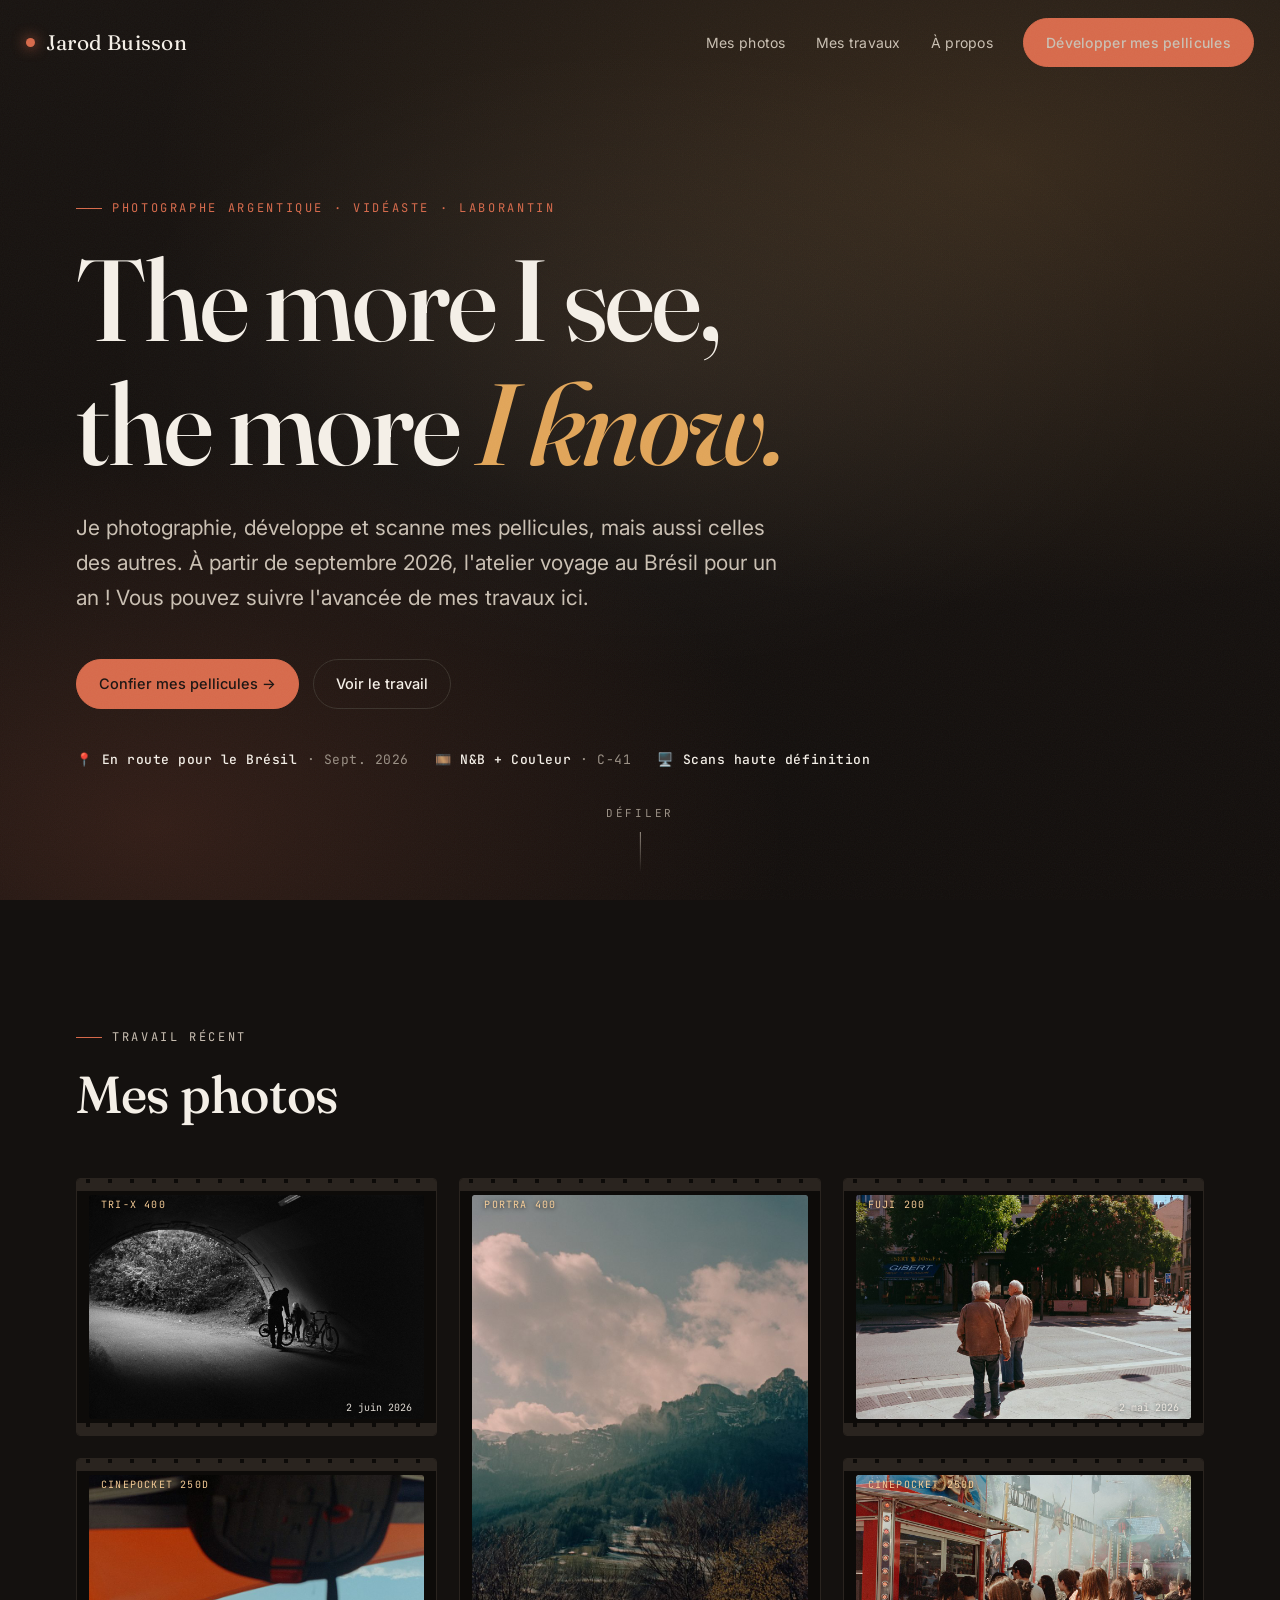
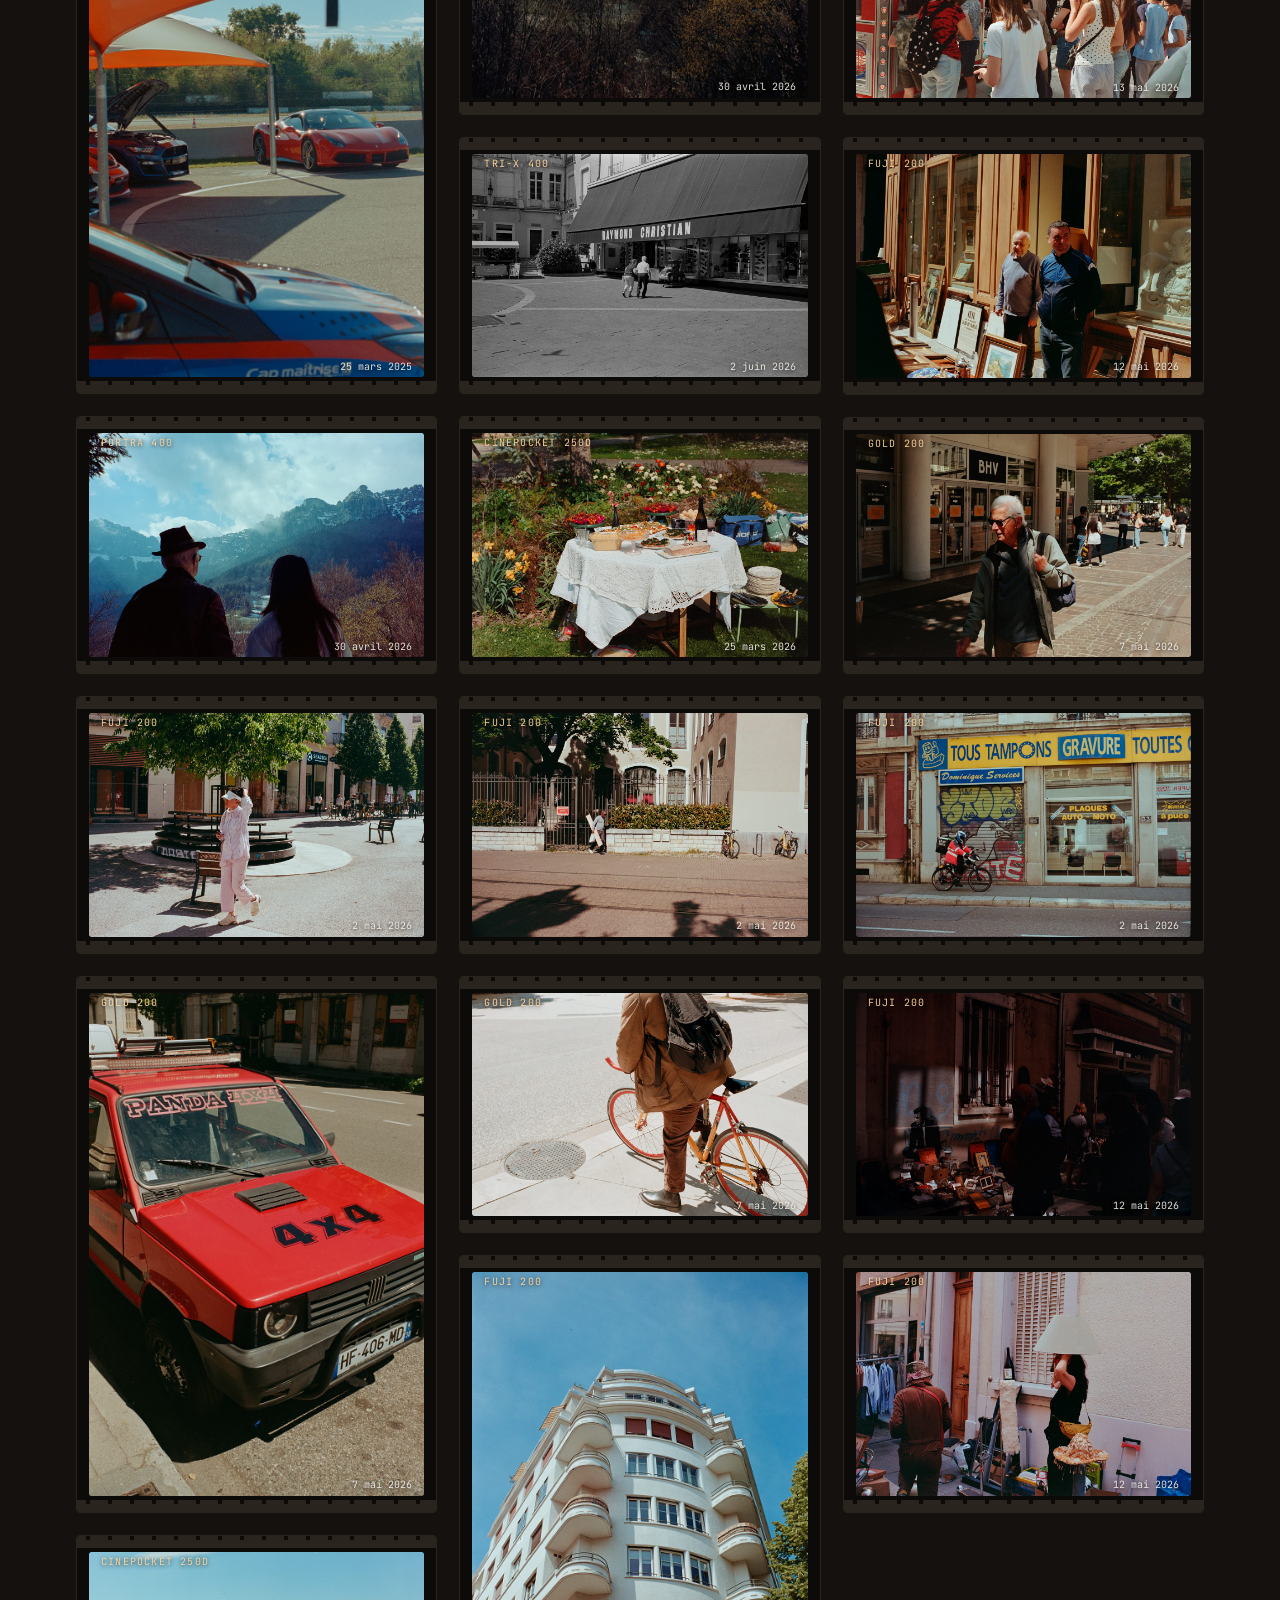
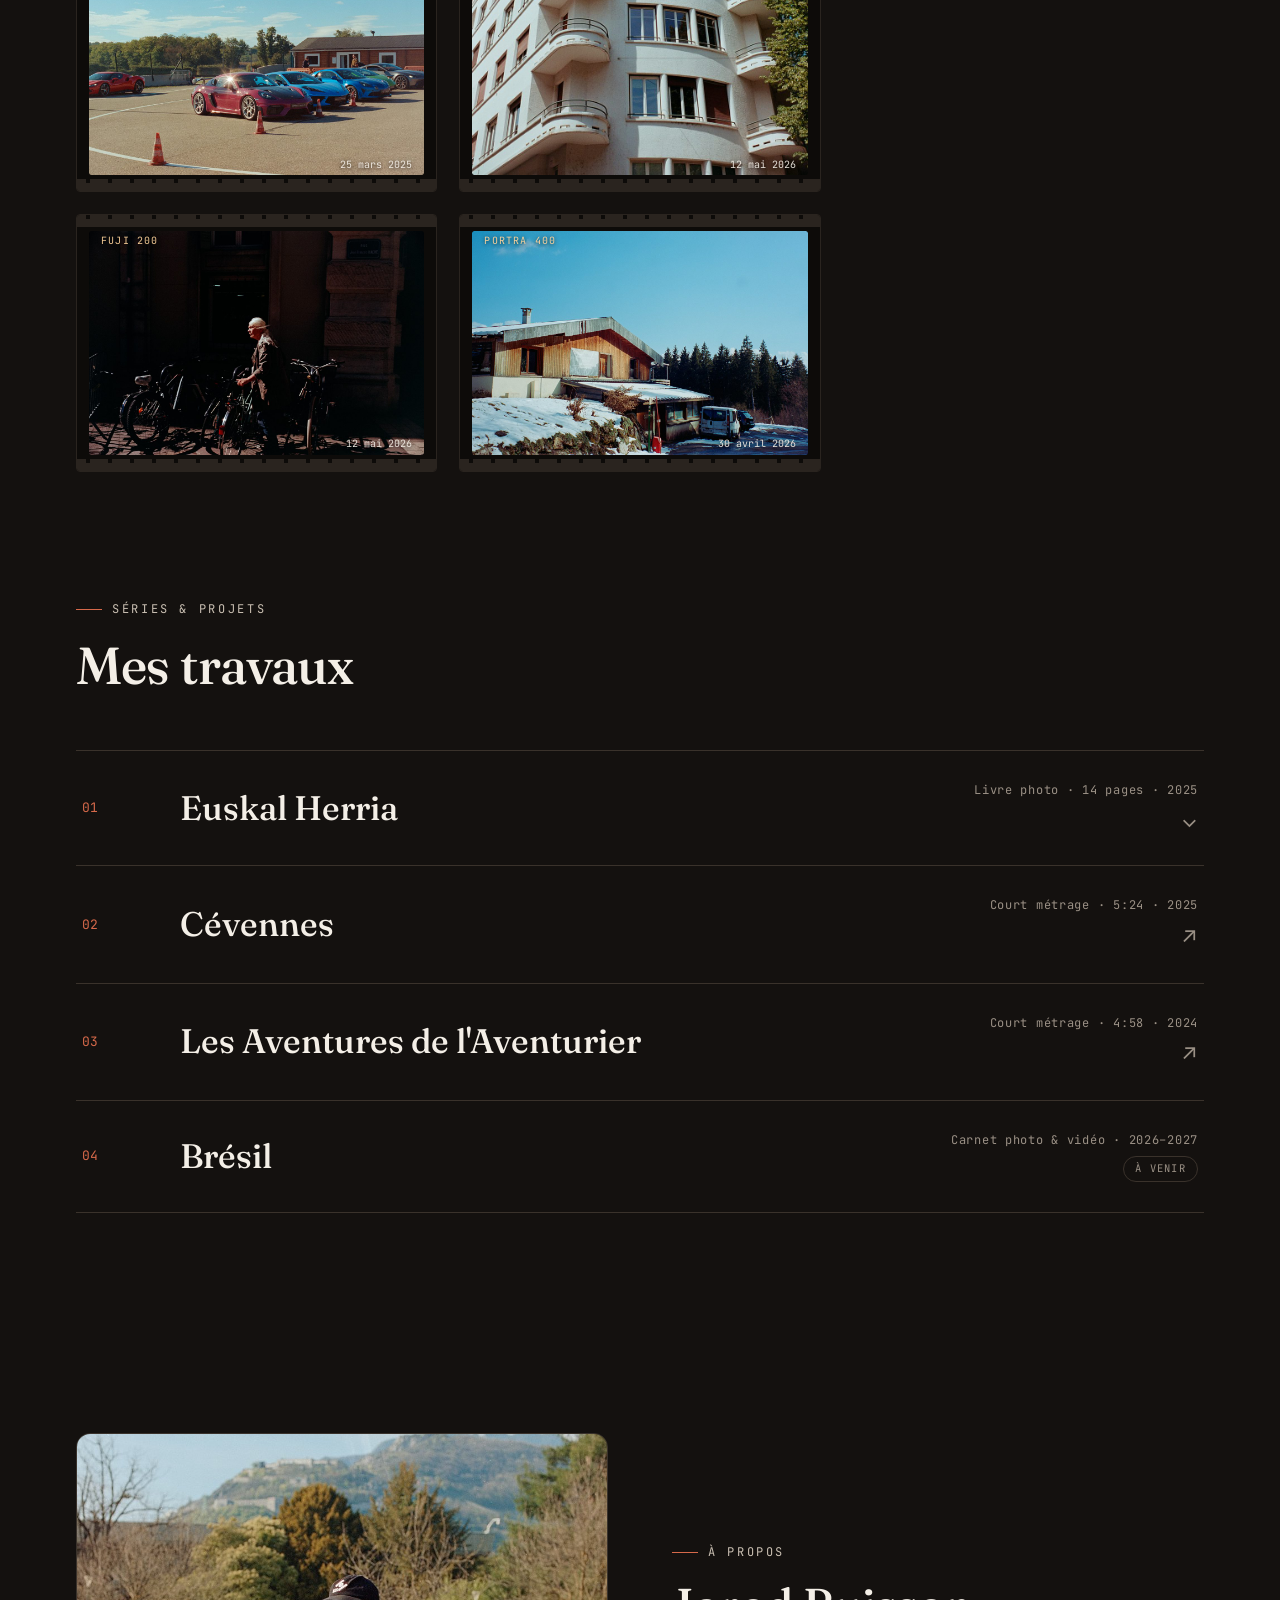
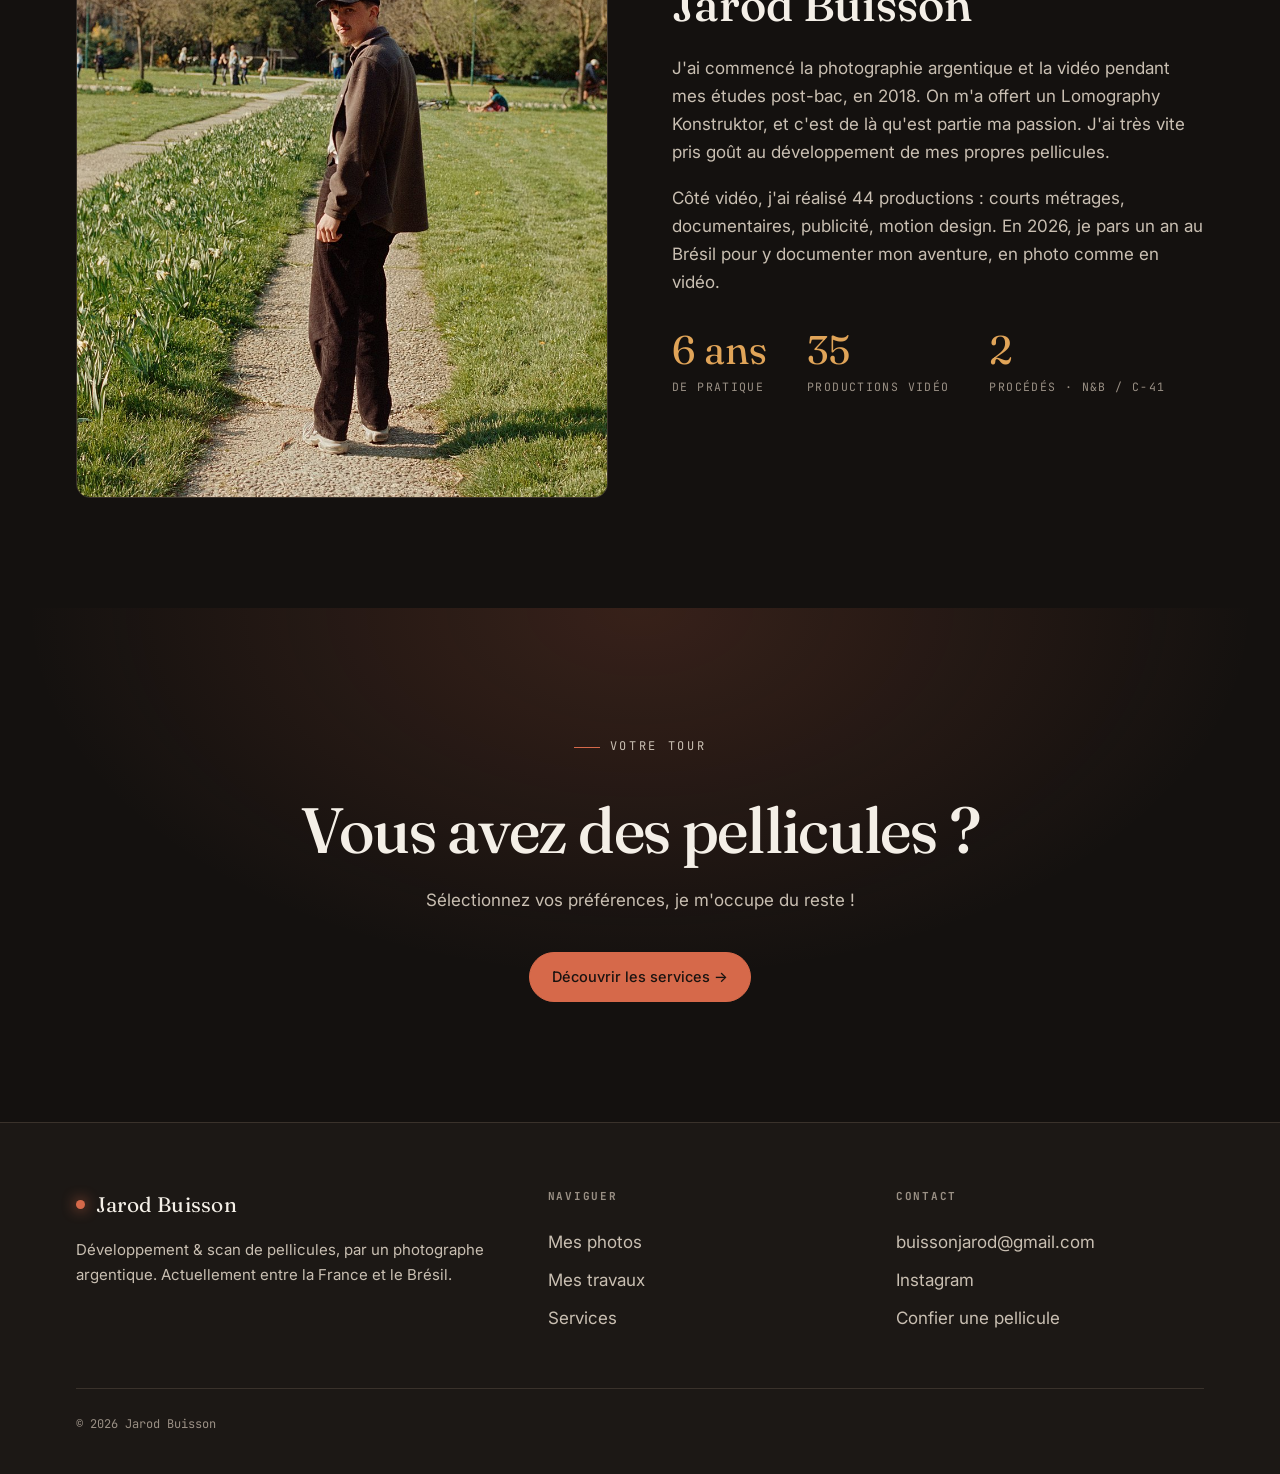
==== commit 6a5bdaf6: "Galerie : nouveau lot de 21 photos + aperçus ré-optimisés - Galerie « Mes photos » régénérée avec le" ====
--- a/index.html
+++ b/index.html
@@ -65,71 +65,87 @@
       <div class="gallery">
         <figure class="frame">
           <span class="label">Tri-X 400</span><span class="num">2 juin 2026</span>
-          <div class="shot"><img src="images/gallery/trix-400-0602-1.jpg" data-full="images/large/trix-400-0602-1.jpg" alt="Tri-X 400 — 2 juin 2026" loading="lazy" width="1200" height="800"></div>
+          <div class="shot"><img src="images/gallery/trix-400-20260602-1.jpg" data-full="images/large/trix-400-20260602-1.jpg" alt="Tri-X 400 — 2 juin 2026" loading="lazy" width="1200" height="800"></div>
+        </figure>
+        <figure class="frame">
+          <span class="label">Cinepocket 250D</span><span class="num">25 mars 2025</span>
+          <div class="shot"><img src="images/gallery/cinepocket-250d-20250325-2.jpg" data-full="images/large/cinepocket-250d-20250325-2.jpg" alt="Cinepocket 250D — 25 mars 2025" loading="lazy" width="800" height="1200"></div>
+        </figure>
+        <figure class="frame">
+          <span class="label">Portra 400</span><span class="num">30 avril 2026</span>
+          <div class="shot"><img src="images/gallery/portra-400-20260430-2.jpg" data-full="images/large/portra-400-20260430-2.jpg" alt="Portra 400 — 30 avril 2026" loading="lazy" width="1200" height="800"></div>
+        </figure>
+        <figure class="frame">
+          <span class="label">Fuji 200</span><span class="num">2 mai 2026</span>
+          <div class="shot"><img src="images/gallery/fuji-200-20260502-1.jpg" data-full="images/large/fuji-200-20260502-1.jpg" alt="Fuji 200 — 2 mai 2026" loading="lazy" width="1200" height="800"></div>
+        </figure>
+        <figure class="frame">
+          <span class="label">Gold 200</span><span class="num">7 mai 2026</span>
+          <div class="shot"><img src="images/gallery/gold-200-20260507-3.jpg" data-full="images/large/gold-200-20260507-3.jpg" alt="Gold 200 — 7 mai 2026" loading="lazy" width="800" height="1200"></div>
+        </figure>
+        <figure class="frame">
+          <span class="label">Cinepocket 250D</span><span class="num">25 mars 2025</span>
+          <div class="shot"><img src="images/gallery/cinepocket-250d-20250325-1.jpg" data-full="images/large/cinepocket-250d-20250325-1.jpg" alt="Cinepocket 250D — 25 mars 2025" loading="lazy" width="1200" height="800"></div>
+        </figure>
+        <figure class="frame">
+          <span class="label">Fuji 200</span><span class="num">12 mai 2026</span>
+          <div class="shot"><img src="images/gallery/fuji-200-20260512-1.jpg" data-full="images/large/fuji-200-20260512-1.jpg" alt="Fuji 200 — 12 mai 2026" loading="lazy" width="1200" height="800"></div>
+        </figure>
+        <figure class="frame">
+          <span class="label">Portra 400</span><span class="num">30 avril 2026</span>
+          <div class="shot"><img src="images/gallery/portra-400-20260430-1.jpg" data-full="images/large/portra-400-20260430-1.jpg" alt="Portra 400 — 30 avril 2026" loading="lazy" width="800" height="1200"></div>
+        </figure>
+        <figure class="frame">
+          <span class="label">Tri-X 400</span><span class="num">2 juin 2026</span>
+          <div class="shot"><img src="images/gallery/trix-400-20260602-2.jpg" data-full="images/large/trix-400-20260602-2.jpg" alt="Tri-X 400 — 2 juin 2026" loading="lazy" width="1200" height="800"></div>
         </figure>
         <figure class="frame">
           <span class="label">Cinepocket 250D</span><span class="num">25 mars 2026</span>
-          <div class="shot"><img src="images/gallery/cinepocket-250d-0325-2.jpg" data-full="images/large/cinepocket-250d-0325-2.jpg" alt="Cinepocket 250D — 25 mars 2026" loading="lazy" width="800" height="1200"></div>
+          <div class="shot"><img src="images/gallery/cinepocket-250d-20260325-1.jpg" data-full="images/large/cinepocket-250d-20260325-1.jpg" alt="Cinepocket 250D — 25 mars 2026" loading="lazy" width="1200" height="800"></div>
+        </figure>
+        <figure class="frame">
+          <span class="label">Fuji 200</span><span class="num">2 mai 2026</span>
+          <div class="shot"><img src="images/gallery/fuji-200-20260502-2.jpg" data-full="images/large/fuji-200-20260502-2.jpg" alt="Fuji 200 — 2 mai 2026" loading="lazy" width="1200" height="800"></div>
+        </figure>
+        <figure class="frame">
+          <span class="label">Gold 200</span><span class="num">7 mai 2026</span>
+          <div class="shot"><img src="images/gallery/gold-200-20260507-1.jpg" data-full="images/large/gold-200-20260507-1.jpg" alt="Gold 200 — 7 mai 2026" loading="lazy" width="1200" height="800"></div>
+        </figure>
+        <figure class="frame">
+          <span class="label">Fuji 200</span><span class="num">12 mai 2026</span>
+          <div class="shot"><img src="images/gallery/fuji-200-20260512-5.jpg" data-full="images/large/fuji-200-20260512-5.jpg" alt="Fuji 200 — 12 mai 2026" loading="lazy" width="800" height="1200"></div>
         </figure>
         <figure class="frame">
           <span class="label">Portra 400</span><span class="num">30 avril 2026</span>
-          <div class="shot"><img src="images/gallery/portra-400-0430-2.jpg" data-full="images/large/portra-400-0430-2.jpg" alt="Portra 400 — 30 avril 2026" loading="lazy" width="1200" height="800"></div>
+          <div class="shot"><img src="images/gallery/portra-400-20260430-3.jpg" data-full="images/large/portra-400-20260430-3.jpg" alt="Portra 400 — 30 avril 2026" loading="lazy" width="1200" height="800"></div>
+        </figure>
+        <figure class="frame">
+          <span class="label">Fuji 200</span><span class="num">2 mai 2026</span>
+          <div class="shot"><img src="images/gallery/fuji-200-20260502-3.jpg" data-full="images/large/fuji-200-20260502-3.jpg" alt="Fuji 200 — 2 mai 2026" loading="lazy" width="1200" height="800"></div>
+        </figure>
+        <figure class="frame">
+          <span class="label">Cinepocket 250D</span><span class="num">13 mai 2026</span>
+          <div class="shot"><img src="images/gallery/cinepocket-250d-20260513-1.jpg" data-full="images/large/cinepocket-250d-20260513-1.jpg" alt="Cinepocket 250D — 13 mai 2026" loading="lazy" width="1200" height="800"></div>
+        </figure>
+        <figure class="frame">
+          <span class="label">Fuji 200</span><span class="num">12 mai 2026</span>
+          <div class="shot"><img src="images/gallery/fuji-200-20260512-2.jpg" data-full="images/large/fuji-200-20260512-2.jpg" alt="Fuji 200 — 12 mai 2026" loading="lazy" width="1200" height="800"></div>
         </figure>
         <figure class="frame">
           <span class="label">Gold 200</span><span class="num">7 mai 2026</span>
-          <div class="shot"><img src="images/gallery/gold-200-0507-1.jpg" data-full="images/large/gold-200-0507-1.jpg" alt="Gold 200 — 7 mai 2026" loading="lazy" width="1200" height="800"></div>
-        </figure>
-        <figure class="frame">
-          <span class="label">Fuji 200</span><span class="num">12 mai 2026</span>
-          <div class="shot"><img src="images/gallery/fuji-200-0512-5.jpg" data-full="images/large/fuji-200-0512-5.jpg" alt="Fuji 200 — 12 mai 2026" loading="lazy" width="800" height="1200"></div>
-        </figure>
-        <figure class="frame">
-          <span class="label">Cinepocket 250D</span><span class="num">25 mars 2026</span>
-          <div class="shot"><img src="images/gallery/cinepocket-250d-0325-1.jpg" data-full="images/large/cinepocket-250d-0325-1.jpg" alt="Cinepocket 250D — 25 mars 2026" loading="lazy" width="1200" height="800"></div>
-        </figure>
-        <figure class="frame">
-          <span class="label">Fuji 200</span><span class="num">12 mai 2026</span>
-          <div class="shot"><img src="images/gallery/fuji-200-0512-1.jpg" data-full="images/large/fuji-200-0512-1.jpg" alt="Fuji 200 — 12 mai 2026" loading="lazy" width="1200" height="800"></div>
-        </figure>
-        <figure class="frame">
-          <span class="label">Portra 400</span><span class="num">30 avril 2026</span>
-          <div class="shot"><img src="images/gallery/portra-400-0430-1.jpg" data-full="images/large/portra-400-0430-1.jpg" alt="Portra 400 — 30 avril 2026" loading="lazy" width="800" height="1200"></div>
-        </figure>
-        <figure class="frame">
-          <span class="label">Tri-X 400</span><span class="num">2 juin 2026</span>
-          <div class="shot"><img src="images/gallery/trix-400-0602-2.jpg" data-full="images/large/trix-400-0602-2.jpg" alt="Tri-X 400 — 2 juin 2026" loading="lazy" width="1200" height="800"></div>
-        </figure>
-        <figure class="frame">
-          <span class="label">Cinepocket 250D</span><span class="num">13 mai 2026</span>
-          <div class="shot"><img src="images/gallery/cinepocket-250d-0513-1.jpg" data-full="images/large/cinepocket-250d-0513-1.jpg" alt="Cinepocket 250D — 13 mai 2026" loading="lazy" width="1200" height="800"></div>
-        </figure>
-        <figure class="frame">
-          <span class="label">Fuji 200</span><span class="num">12 mai 2026</span>
-          <div class="shot"><img src="images/gallery/fuji-200-0512-2.jpg" data-full="images/large/fuji-200-0512-2.jpg" alt="Fuji 200 — 12 mai 2026" loading="lazy" width="1200" height="800"></div>
-        </figure>
-        <figure class="frame">
-          <span class="label">Portra 400</span><span class="num">30 avril 2026</span>
-          <div class="shot"><img src="images/gallery/portra-400-0430-4.jpg" data-full="images/large/portra-400-0430-4.jpg" alt="Portra 400 — 30 avril 2026" loading="lazy" width="800" height="1200"></div>
-        </figure>
-        <figure class="frame">
-          <span class="label">Gold 200</span><span class="num">7 mai 2026</span>
-          <div class="shot"><img src="images/gallery/gold-200-0507-2.jpg" data-full="images/large/gold-200-0507-2.jpg" alt="Gold 200 — 7 mai 2026" loading="lazy" width="1200" height="800"></div>
-        </figure>
-        <figure class="frame">
-          <span class="label">Cinepocket 250D</span><span class="num">25 mars 2026</span>
-          <div class="shot"><img src="images/gallery/cinepocket-250d-0325-3.jpg" data-full="images/large/cinepocket-250d-0325-3.jpg" alt="Cinepocket 250D — 25 mars 2026" loading="lazy" width="1200" height="800"></div>
-        </figure>
-        <figure class="frame">
-          <span class="label">Fuji 200</span><span class="num">12 mai 2026</span>
-          <div class="shot"><img src="images/gallery/fuji-200-0512-3.jpg" data-full="images/large/fuji-200-0512-3.jpg" alt="Fuji 200 — 12 mai 2026" loading="lazy" width="1200" height="800"></div>
-        </figure>
-        <figure class="frame">
-          <span class="label">Portra 400</span><span class="num">30 avril 2026</span>
-          <div class="shot"><img src="images/gallery/portra-400-0430-3.jpg" data-full="images/large/portra-400-0430-3.jpg" alt="Portra 400 — 30 avril 2026" loading="lazy" width="1200" height="800"></div>
-        </figure>
-        <figure class="frame">
-          <span class="label">Fuji 200</span><span class="num">12 mai 2026</span>
-          <div class="shot"><img src="images/gallery/fuji-200-0512-4.jpg" data-full="images/large/fuji-200-0512-4.jpg" alt="Fuji 200 — 12 mai 2026" loading="lazy" width="1200" height="800"></div>
+          <div class="shot"><img src="images/gallery/gold-200-20260507-2.jpg" data-full="images/large/gold-200-20260507-2.jpg" alt="Gold 200 — 7 mai 2026" loading="lazy" width="1200" height="800"></div>
+        </figure>
+        <figure class="frame">
+          <span class="label">Fuji 200</span><span class="num">2 mai 2026</span>
+          <div class="shot"><img src="images/gallery/fuji-200-20260502-4.jpg" data-full="images/large/fuji-200-20260502-4.jpg" alt="Fuji 200 — 2 mai 2026" loading="lazy" width="1200" height="800"></div>
+        </figure>
+        <figure class="frame">
+          <span class="label">Fuji 200</span><span class="num">12 mai 2026</span>
+          <div class="shot"><img src="images/gallery/fuji-200-20260512-3.jpg" data-full="images/large/fuji-200-20260512-3.jpg" alt="Fuji 200 — 12 mai 2026" loading="lazy" width="1200" height="800"></div>
+        </figure>
+        <figure class="frame">
+          <span class="label">Fuji 200</span><span class="num">12 mai 2026</span>
+          <div class="shot"><img src="images/gallery/fuji-200-20260512-4.jpg" data-full="images/large/fuji-200-20260512-4.jpg" alt="Fuji 200 — 12 mai 2026" loading="lazy" width="1200" height="800"></div>
         </figure>
       </div>
     </div>
--- a/css/style.css
+++ b/css/style.css
@@ -38,7 +38,10 @@
   font-size: 17px;
   line-height: 1.65;
   -webkit-font-smoothing: antialiased;
-  overflow-x: hidden;
+  /* clip (et non hidden) : bloque le scroll horizontal SANS créer de
+     conteneur de défilement — sinon position:sticky (récap de la page
+     Services) ne fonctionne plus. */
+  overflow-x: clip;
 }
 
 /* Grain de pellicule sur toute la page ---------------------------------- */
@@ -344,8 +347,8 @@
 /* =========================================================================
    Page Service — configurateur
    ========================================================================= */
-.subhero { padding: 150px 0 70px; background: radial-gradient(90% 80% at 80% 0%, rgba(224,164,88,.12), transparent 55%); }
-.subhero h1 { font-size: clamp(40px, 7vw, 84px); letter-spacing: -.02em; margin-bottom: 22px; }
+.subhero { padding: 150px 0 50px; background: radial-gradient(90% 80% at 80% 0%, rgba(224,164,88,.12), transparent 55%); }
+.subhero h1 { font-size: clamp(28px, 5.2vw, 56px); letter-spacing: -.02em; margin-bottom: 22px; }
 
 .price-badge {
   display: inline-flex; align-items: center; flex-wrap: wrap;
@@ -372,6 +375,10 @@
 }
 
 .config { display: grid; grid-template-columns: 1.7fr 1fr; gap: 50px; align-items: start; }
+/* L'aside doit s'étirer sur toute la hauteur du formulaire, sinon il ne
+   fait que la hauteur du récap et celui-ci n'a aucune marge pour rester
+   collé (position:sticky) pendant le défilement. */
+.config > aside { align-self: stretch; }
 
 .opt-group { margin-bottom: 44px; }
 .opt-group > .glabel {
@@ -504,9 +511,26 @@
   color: var(--safelight); letter-spacing: .04em;
 }
 
-/* aperçu photo du rendu sélectionné (étape 02) */
+/* aperçu photo du rendu — dépliable au clic (étape 02) */
 .rendu-preview { margin: 20px 0 0; }
-.rendu-preview img {
+.rendu-toggle {
+  display: inline-flex; align-items: center; gap: 9px;
+  background: none; border: 0; padding: 4px 0; cursor: pointer;
+  font-family: var(--mono); font-size: 11.5px;
+  letter-spacing: .08em; text-transform: uppercase;
+  color: var(--muted); transition: color .2s;
+}
+.rendu-toggle:hover { color: var(--amber); }
+.rendu-preview .rp-dot {
+  width: 7px; height: 7px; border-radius: 50%;
+  background: var(--amber); box-shadow: 0 0 10px var(--amber);
+  flex-shrink: 0;
+}
+.rt-chev { font-size: 15px; line-height: 1; transition: transform .3s ease; }
+.rendu-toggle[aria-expanded="true"] .rt-chev { transform: rotate(180deg); }
+.rendu-panel { margin: 12px 0 0; }
+.rendu-panel[hidden] { display: none; }
+.rendu-panel img {
   width: 100%;
   aspect-ratio: 3 / 2;
   object-fit: cover;
@@ -514,17 +538,6 @@
   border-radius: var(--r-s);
   border: 1px solid var(--line);
   background: var(--bg-3);
-}
-.rendu-preview figcaption {
-  display: flex; align-items: center; gap: 9px;
-  font-family: var(--mono); font-size: 11.5px;
-  letter-spacing: .08em; text-transform: uppercase;
-  color: var(--muted); margin-top: 11px;
-}
-.rendu-preview .rp-dot {
-  width: 7px; height: 7px; border-radius: 50%;
-  background: var(--amber); box-shadow: 0 0 10px var(--amber);
-  flex-shrink: 0;
 }
 
 /* récap collant */
